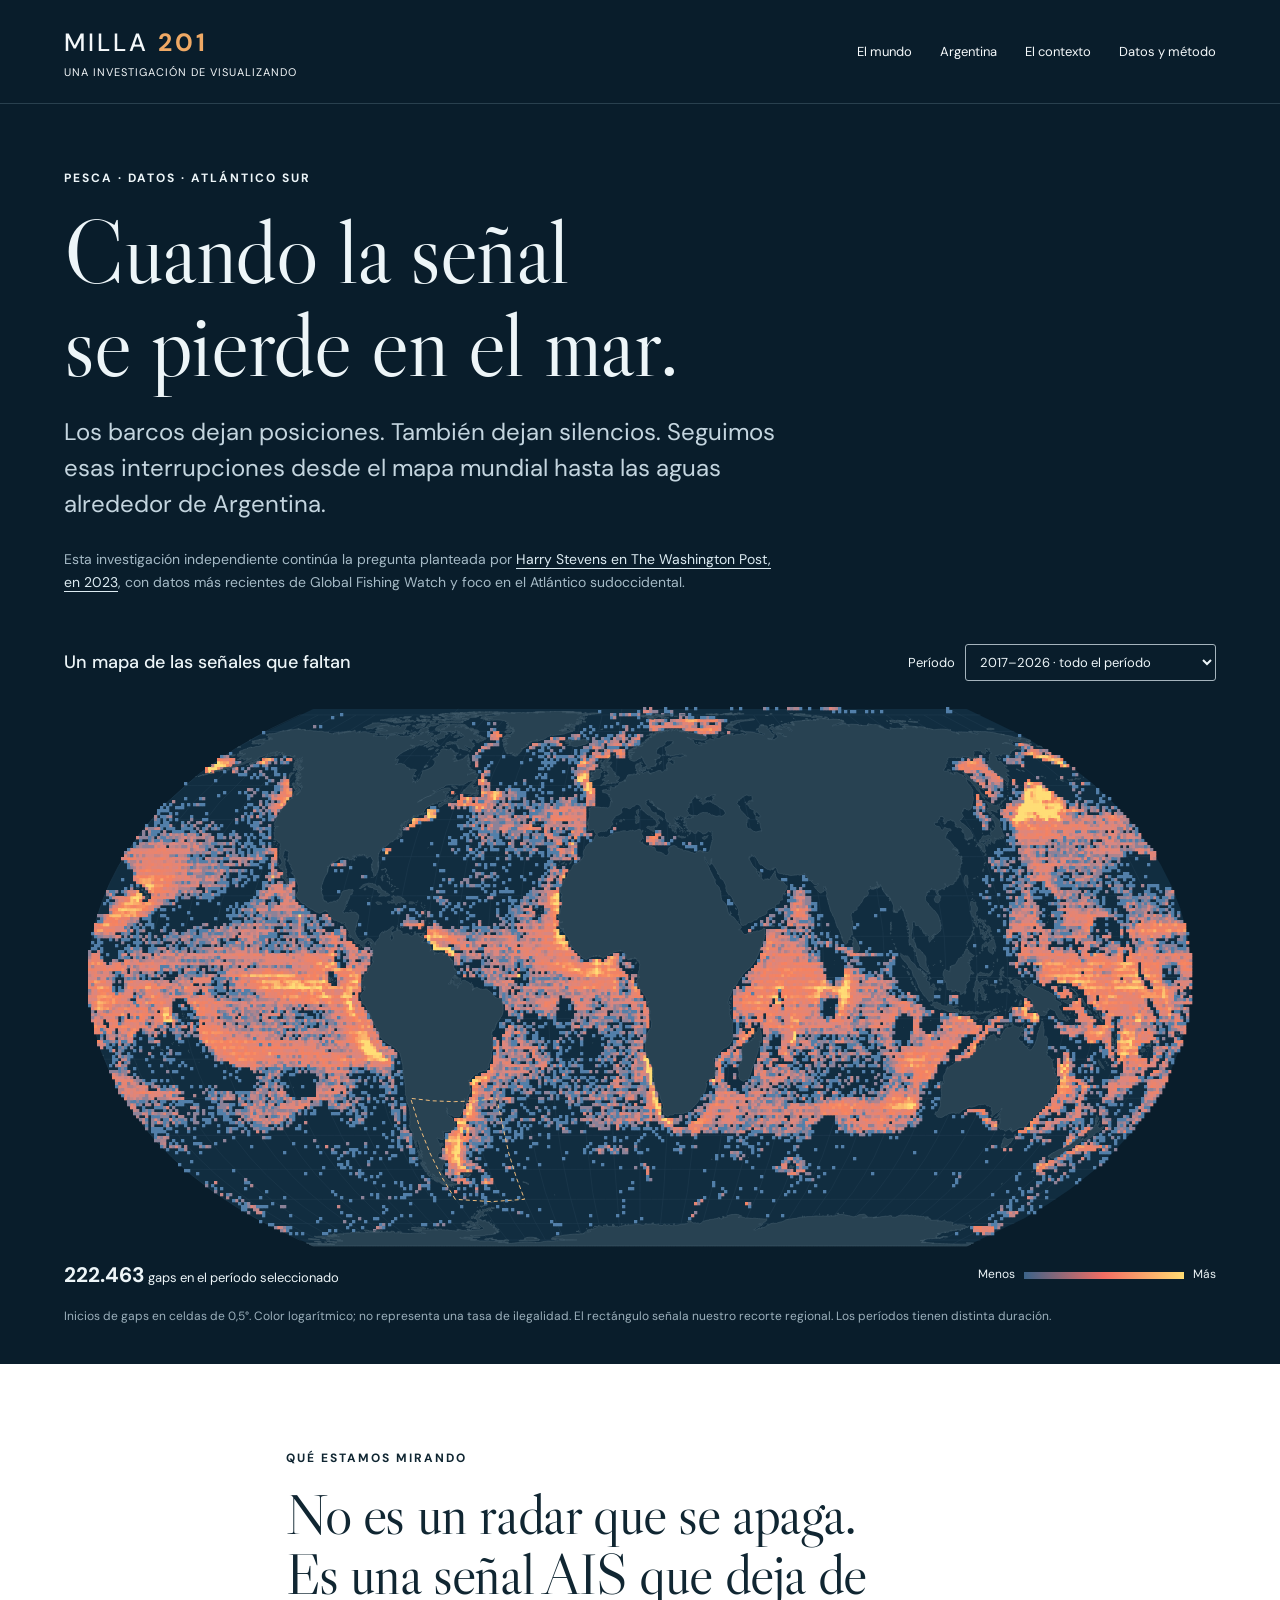
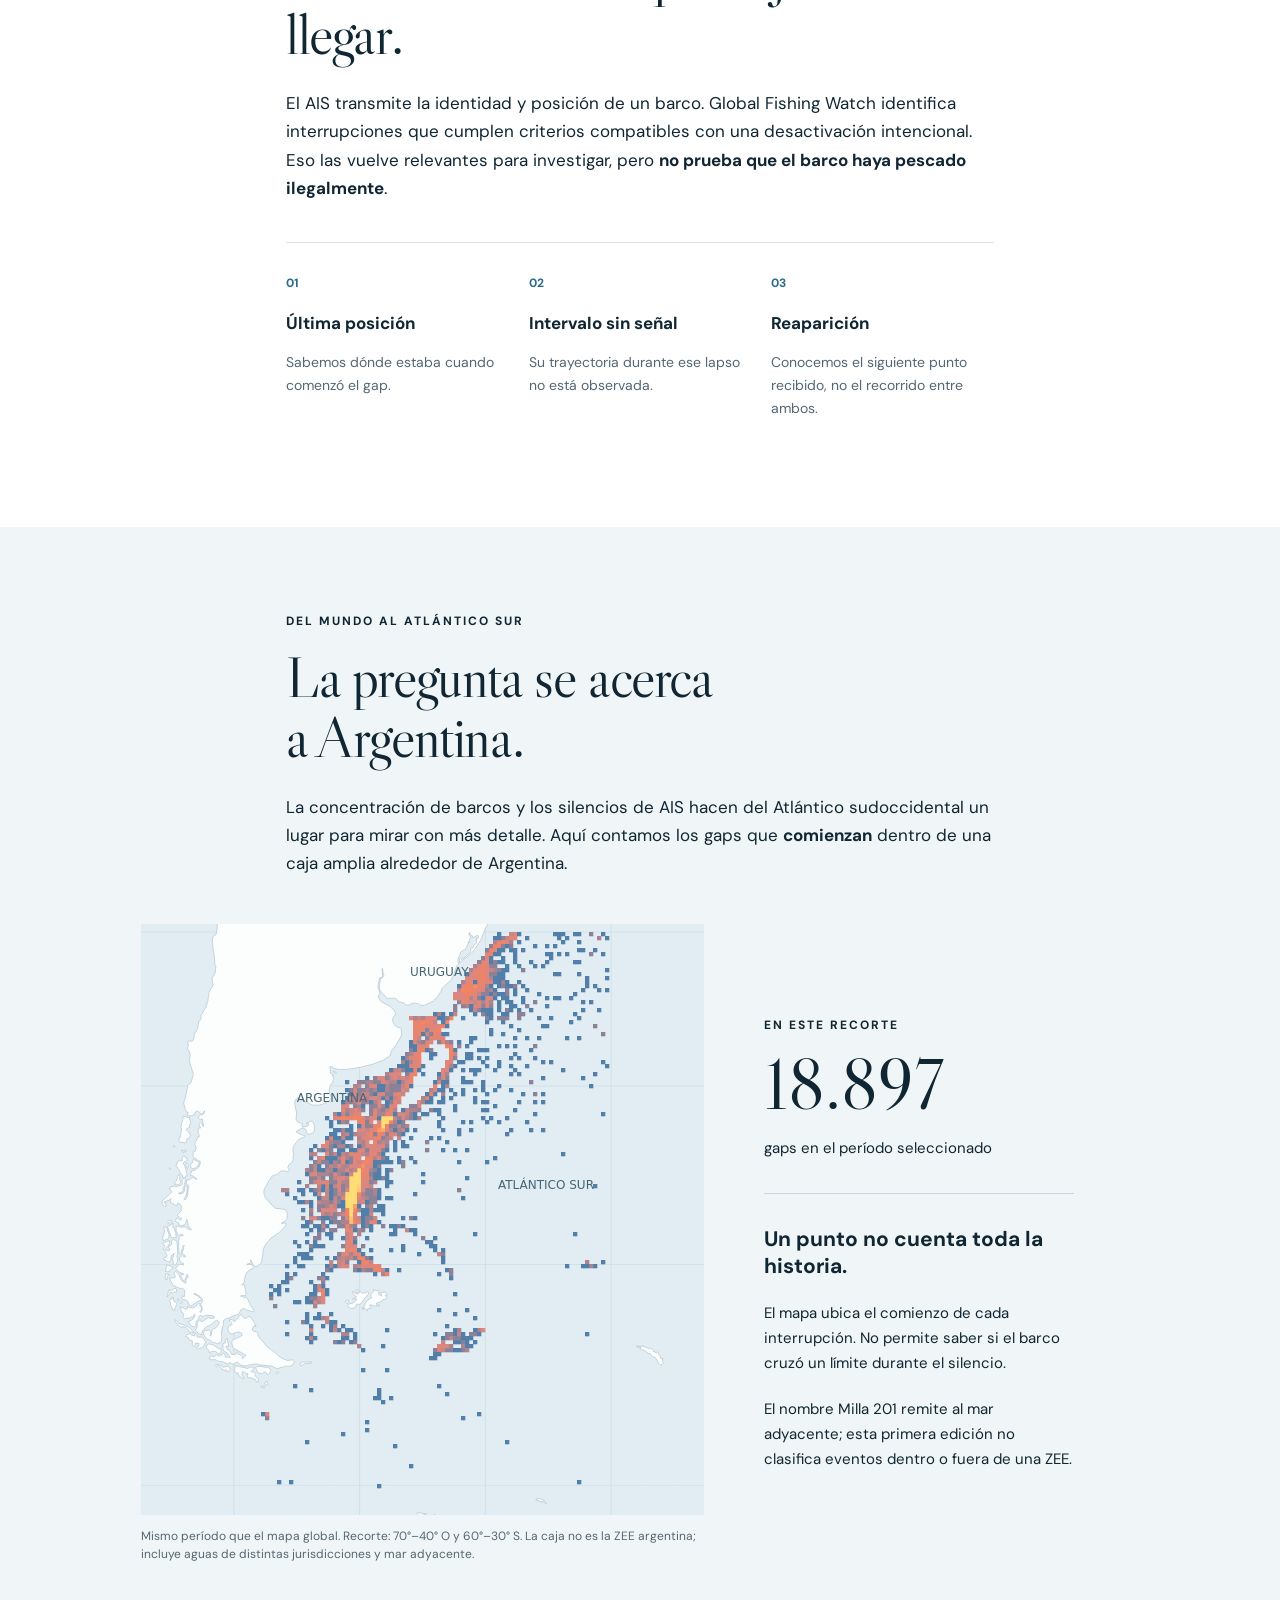
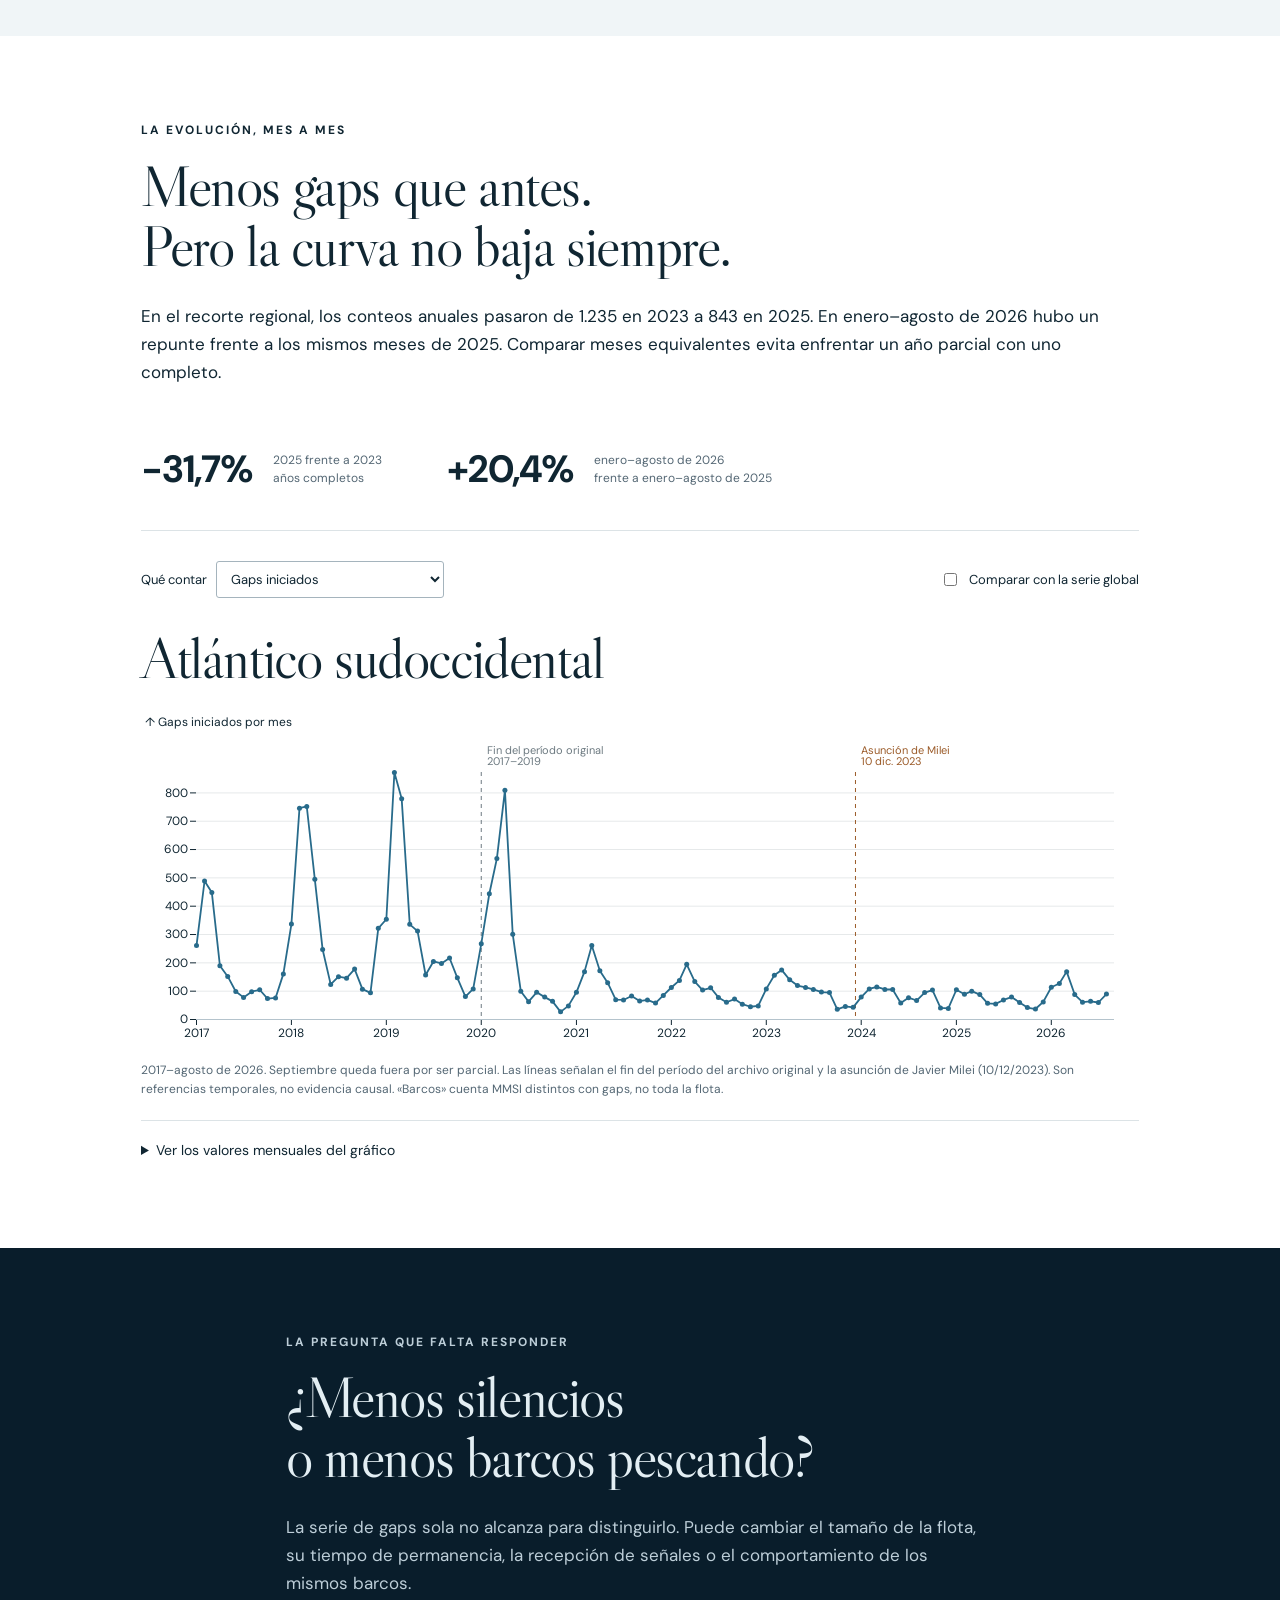
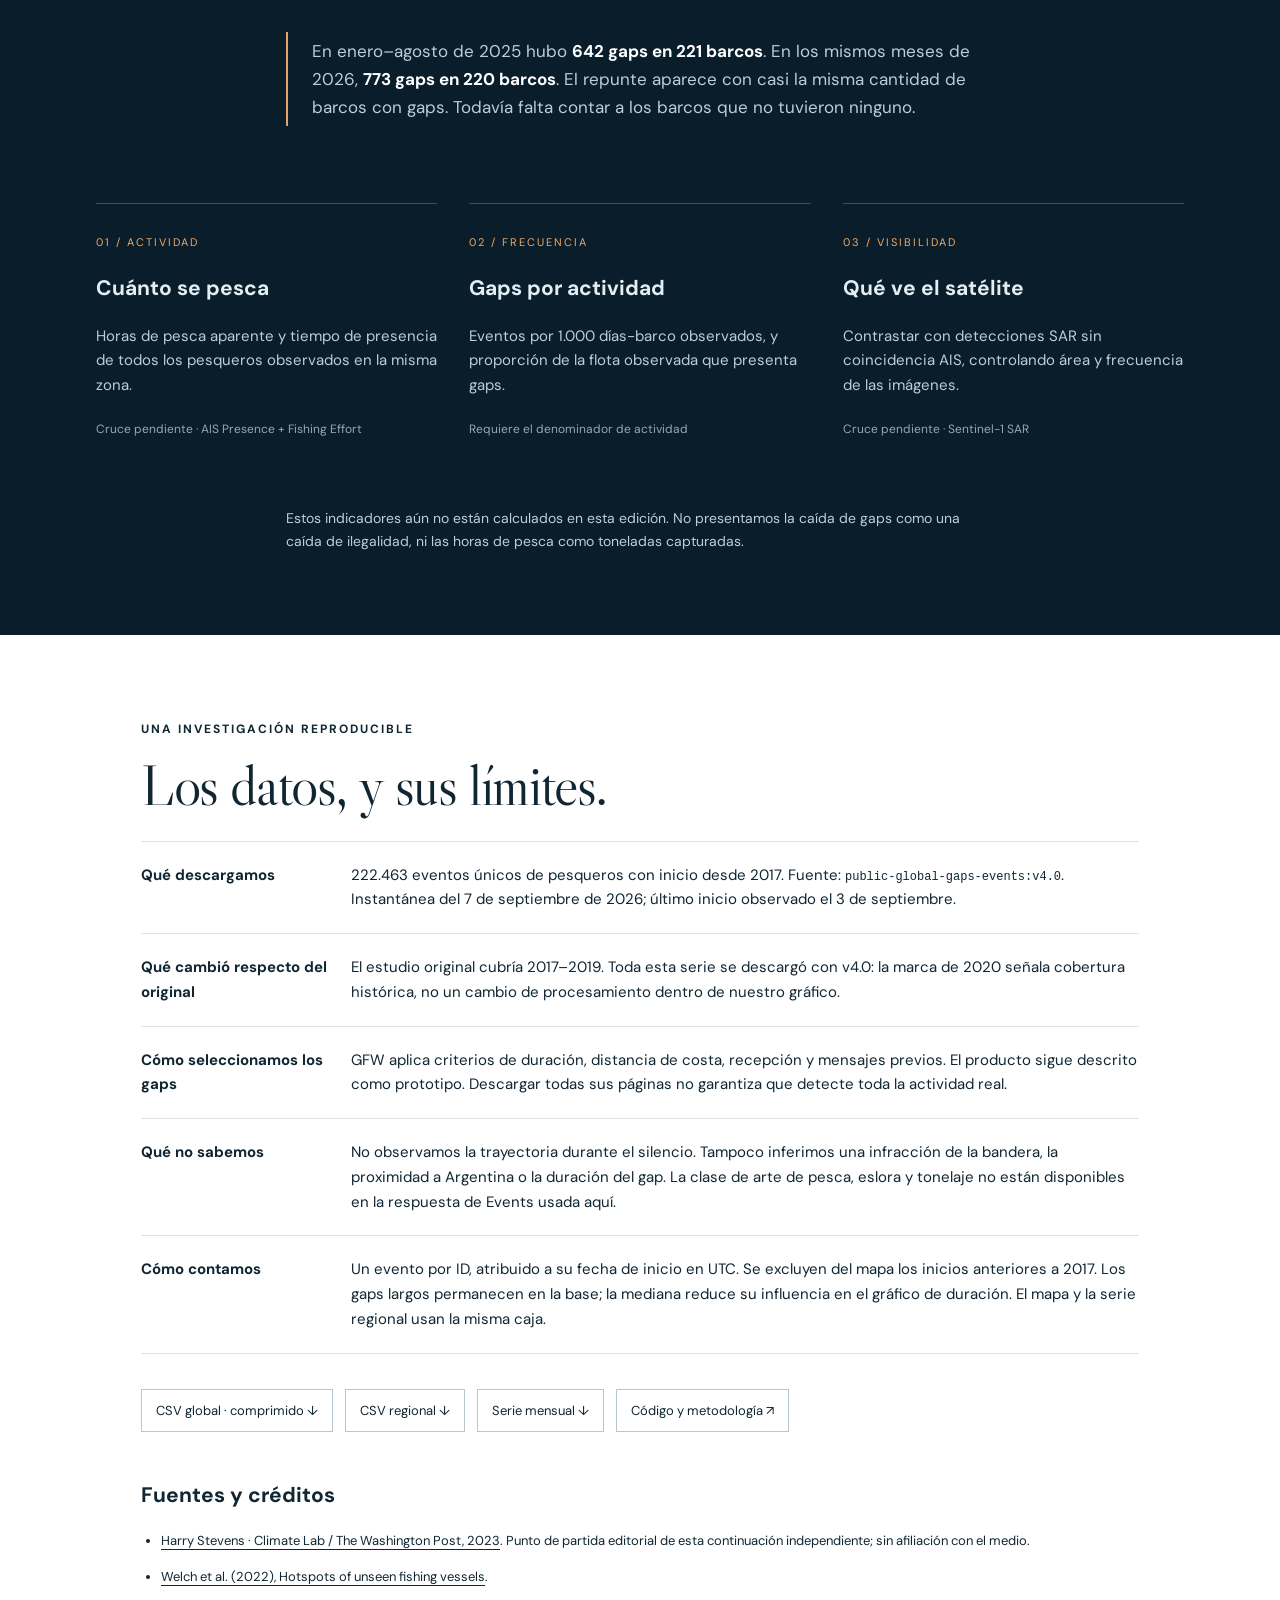
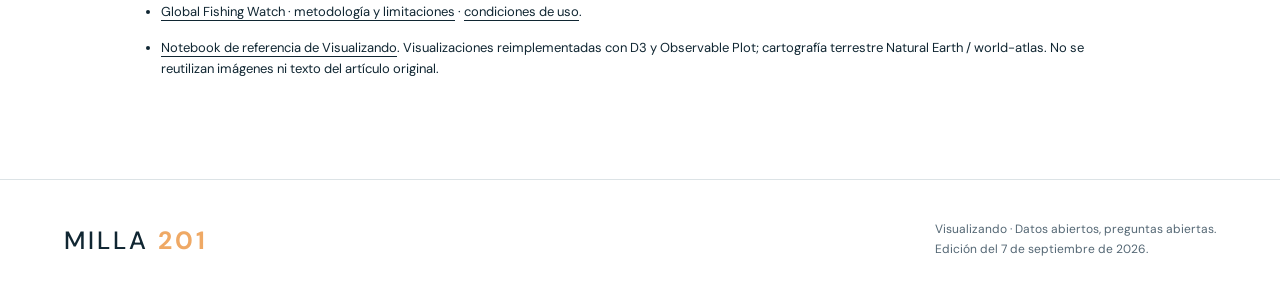
==== docs/index.html @ 171c36e3 "Build Milla 201 research site and reproducible GFW data pipeline" ====
<!doctype html>
<html lang="es"><head><meta charset="utf-8"><meta name="viewport" content="width=device-width,initial-scale=1"><meta name="description" content="Una investigación visual sobre los silencios del AIS y la pesca en el Atlántico sudoccidental. Datos de Global Fishing Watch, 2017–2026."><meta name="theme-color" content="#091d2b"><title>Milla 201 — La pesca cuando la señal se pierde</title><link rel="stylesheet" href="css/style.css"><script defer src="vendor/d3.min.js"></script><script defer src="vendor/topojson-client.min.js"></script><script defer src="vendor/plot.umd.min.js"></script><script defer src="js/app.js"></script></head>
<body><a class="skip" href="#argentina">Saltar al análisis de Argentina</a>
<header><a class="brand" href="#">MILLA <b>201</b><span>Una investigación de Visualizando</span></a><nav aria-label="Secciones"><a href="#mundo">El mundo</a><a href="#argentina">Argentina</a><a href="#contexto">El contexto</a><a href="#metodo">Datos y método</a></nav></header>
<main>
<section id="mundo" class="opening"><div class="intro"><p class="eyebrow">PESCA · DATOS · ATLÁNTICO SUR</p><h1>Cuando la señal<br>se pierde en el mar.</h1><p class="deck">Los barcos dejan posiciones. También dejan silencios. Seguimos esas interrupciones desde el mapa mundial hasta las aguas alrededor de Argentina.</p><p class="origin">Esta investigación independiente continúa la pregunta planteada por <a href="https://www.washingtonpost.com/climate-environment/interactive/2023/map-illegal-fishing/">Harry Stevens en The Washington Post, en 2023</a>, con datos más recientes de Global Fishing Watch y foco en el Atlántico sudoccidental.</p></div>
<div class="map-top"><h2>Un mapa de las señales que faltan</h2><label>Período <select id="period"><option value="all">2017–2026 · todo el período</option><option value="2017-2019">2017–2019 · período original</option><option value="2020-2022">2020–2022</option><option value="2023-2025">2023–2025</option><option value="2026">2026 · hasta el 3 de septiembre</option></select></label></div>
<div id="global-map" class="map global" role="img" aria-label="Mapa mundial de inicios de gaps AIS"><p class="loading">Cargando las posiciones…</p></div><div class="map-bottom"><p><strong id="global-count">—</strong> gaps en el período seleccionado</p><div class="legend"><span>Menos</span><i></i><span>Más</span></div></div><p class="figure-note">Inicios de gaps en celdas de 0,5°. Color logarítmico; no representa una tasa de ilegalidad. El rectángulo señala nuestro recorte regional. Los períodos tienen distinta duración.</p></section>
<section class="reading explainer"><p class="eyebrow">QUÉ ESTAMOS MIRANDO</p><h2>No es un radar que se apaga.<br>Es una señal AIS que deja de llegar.</h2><p>El AIS transmite la identidad y posición de un barco. Global Fishing Watch identifica interrupciones que cumplen criterios compatibles con una desactivación intencional. Eso las vuelve relevantes para investigar, pero <strong>no prueba que el barco haya pescado ilegalmente</strong>.</p><div class="sequence"><div><b>01</b><h3>Última posición</h3><p>Sabemos dónde estaba cuando comenzó el gap.</p></div><div><b>02</b><h3>Intervalo sin señal</h3><p>Su trayectoria durante ese lapso no está observada.</p></div><div><b>03</b><h3>Reaparición</h3><p>Conocemos el siguiente punto recibido, no el recorrido entre ambos.</p></div></div></section>
<section id="argentina" class="regional"><div class="reading"><p class="eyebrow">DEL MUNDO AL ATLÁNTICO SUR</p><h2>La pregunta se acerca<br>a Argentina.</h2><p>La concentración de barcos y los silencios de AIS hacen del Atlántico sudoccidental un lugar para mirar con más detalle. Aquí contamos los gaps que <strong>comienzan</strong> dentro de una caja amplia alrededor de Argentina.</p></div><div class="region-layout"><div><div id="region-map" class="map" role="img" aria-label="Inicios de gaps en el Atlántico sudoccidental"></div><p class="figure-note">Mismo período que el mapa global. Recorte: 70°–40° O y 60°–30° S. La caja no es la ZEE argentina; incluye aguas de distintas jurisdicciones y mar adyacente.</p></div><aside><p class="eyebrow">EN ESTE RECORTE</p><p class="big" id="region-count">—</p><p>gaps en el período seleccionado</p><hr><h3>Un punto no cuenta toda la historia.</h3><p>El mapa ubica el comienzo de cada interrupción. No permite saber si el barco cruzó un límite durante el silencio.</p><p>El nombre Milla 201 remite al mar adyacente; esta primera edición no clasifica eventos dentro o fuera de una ZEE.</p></aside></div></section>
<section class="reading wide"><p class="eyebrow">LA EVOLUCIÓN, MES A MES</p><h2>Menos gaps que antes.<br>Pero la curva no baja siempre.</h2><p>En el recorte regional, los conteos anuales pasaron de 1.235 en 2023 a 843 en 2025. En enero–agosto de 2026 hubo un repunte frente a los mismos meses de 2025. Comparar meses equivalentes evita enfrentar un año parcial con uno completo.</p><div class="stat-row"><div><strong>−31,7%</strong><span>2025 frente a 2023<br>años completos</span></div><div><strong>+20,4%</strong><span>enero–agosto de 2026<br>frente a enero–agosto de 2025</span></div></div>
<div class="chart-toolbar"><label>Qué contar <select id="metric"><option value="events">Gaps iniciados</option><option value="vessels">Barcos con al menos un gap</option><option value="medianHours">Duración mediana del gap</option></select></label><label><input type="checkbox" id="show-global"> Comparar con la serie global</label></div><div id="timeline" class="chart" aria-live="polite"></div><div id="global-timeline" class="chart" hidden></div><p class="figure-note">2017–agosto de 2026. Septiembre queda fuera por ser parcial. Las líneas señalan el fin del período del archivo original y la asunción de Javier Milei (10/12/2023). Son referencias temporales, no evidencia causal. «Barcos» cuenta MMSI distintos con gaps, no toda la flota.</p><details><summary>Ver los valores mensuales del gráfico</summary><div class="table-wrap"><table id="monthly-table"><caption>Atlántico sudoccidental · datos mensuales</caption><thead><tr><th>Mes</th><th>Gaps</th><th>Barcos con gaps</th><th>Mediana (horas)</th></tr></thead><tbody></tbody></table></div></details></section>
<section id="contexto" class="context"><div class="reading"><p class="eyebrow">LA PREGUNTA QUE FALTA RESPONDER</p><h2>¿Menos silencios<br>o menos barcos pescando?</h2><p>La serie de gaps sola no alcanza para distinguirlo. Puede cambiar el tamaño de la flota, su tiempo de permanencia, la recepción de señales o el comportamiento de los mismos barcos.</p><p class="callout">En enero–agosto de 2025 hubo <strong>642 gaps en 221 barcos</strong>. En los mismos meses de 2026, <strong>773 gaps en 220 barcos</strong>. El repunte aparece con casi la misma cantidad de barcos con gaps. Todavía falta contar a los barcos que no tuvieron ninguno.</p></div><div class="question-grid"><article><span>01 / ACTIVIDAD</span><h3>Cuánto se pesca</h3><p>Horas de pesca aparente y tiempo de presencia de todos los pesqueros observados en la misma zona.</p><p class="status">Cruce pendiente · AIS Presence + Fishing Effort</p></article><article><span>02 / FRECUENCIA</span><h3>Gaps por actividad</h3><p>Eventos por 1.000 días-barco observados, y proporción de la flota observada que presenta gaps.</p><p class="status">Requiere el denominador de actividad</p></article><article><span>03 / VISIBILIDAD</span><h3>Qué ve el satélite</h3><p>Contrastar con detecciones SAR sin coincidencia AIS, controlando área y frecuencia de las imágenes.</p><p class="status">Cruce pendiente · Sentinel-1 SAR</p></article></div><div class="reading"><p>Estos indicadores aún no están calculados en esta edición. No presentamos la caída de gaps como una caída de ilegalidad, ni las horas de pesca como toneladas capturadas.</p></div></section>
<section id="metodo" class="reading wide methodology"><p class="eyebrow">UNA INVESTIGACIÓN REPRODUCIBLE</p><h2>Los datos, y sus límites.</h2><dl><dt>Qué descargamos</dt><dd>222.463 eventos únicos de pesqueros con inicio desde 2017. Fuente: <code>public-global-gaps-events:v4.0</code>. Instantánea del 7 de septiembre de 2026; último inicio observado el 3 de septiembre.</dd><dt>Qué cambió respecto del original</dt><dd>El estudio original cubría 2017–2019. Toda esta serie se descargó con v4.0: la marca de 2020 señala cobertura histórica, no un cambio de procesamiento dentro de nuestro gráfico.</dd><dt>Cómo seleccionamos los gaps</dt><dd>GFW aplica criterios de duración, distancia de costa, recepción y mensajes previos. El producto sigue descrito como prototipo. Descargar todas sus páginas no garantiza que detecte toda la actividad real.</dd><dt>Qué no sabemos</dt><dd>No observamos la trayectoria durante el silencio. Tampoco inferimos una infracción de la bandera, la proximidad a Argentina o la duración del gap. La clase de arte de pesca, eslora y tonelaje no están disponibles en la respuesta de Events usada aquí.</dd><dt>Cómo contamos</dt><dd>Un evento por ID, atribuido a su fecha de inicio en UTC. Se excluyen del mapa los inicios anteriores a 2017. Los gaps largos permanecen en la base; la mediana reduce su influencia en el gráfico de duración. El mapa y la serie regional usan la misma caja.</dd></dl>
<div class="downloads"><a href="data/ais_disabling_events_2017_2026.csv.gz" download>CSV global · comprimido ↓</a><a href="data/ais_disabling_events_atlantico.csv" download>CSV regional ↓</a><a href="data/monthly.csv" download>Serie mensual ↓</a><a href="https://github.com/visualizando/milla201">Código y metodología ↗</a></div>
<h3>Fuentes y créditos</h3><ul class="sources"><li><a href="https://www.washingtonpost.com/climate-environment/interactive/2023/map-illegal-fishing/">Harry Stevens · Climate Lab / The Washington Post, 2023</a>. Punto de partida editorial de esta continuación independiente; sin afiliación con el medio.</li><li><a href="https://github.com/GlobalFishingWatch/AIS-disabling-high-seas">Welch et al. (2022), Hotspots of unseen fishing vessels</a>.</li><li><a href="https://globalfishingwatch.org/our-apis/documentation/docs/v3/general-api-doc/data-caveats">Global Fishing Watch · metodología y limitaciones</a> · <a href="https://globalfishingwatch.org/our-apis/documentation/docs/license-rate-limits">condiciones de uso</a>.</li><li><a href="https://old.observablehq.com/@rusosnith/pesca-ilegal">Notebook de referencia de Visualizando</a>. Visualizaciones reimplementadas con D3 y Observable Plot; cartografía terrestre Natural Earth / world-atlas. No se reutilizan imágenes ni texto del artículo original.</li></ul></section>
</main><footer><a class="brand" href="#">MILLA <b>201</b></a><p>Visualizando · Datos abiertos, preguntas abiertas.<br>Edición del 7 de septiembre de 2026.</p></footer><div id="error" hidden role="alert"></div>
</body></html>
---- docs/css/style.css ----
@import url('https://fonts.googleapis.com/css2?family=DM+Sans:wght@400;500;600;700&family=Libre+Caslon+Display&display=swap');
:root{--ink:#102632;--navy:#091d2b;--blue:#286b8b;--paper:#fff;--muted:#546774;--line:#dce3e6;--orange:#ba733d}*{box-sizing:border-box}html{scroll-behavior:smooth;scroll-padding-top:80px}body{margin:0;background:var(--paper);color:var(--ink);font:17px/1.65 'DM Sans',system-ui,sans-serif}a{color:inherit;text-underline-offset:4px}a:hover{color:#267798}button,select,input{font:inherit}select{padding:8px 30px 8px 10px;border:1px solid #a5b4bd;border-radius:3px;background:transparent;color:inherit;max-width:100%}select option{color:#102632;background:white}:focus-visible{outline:3px solid #dc934c;outline-offset:4px}.skip{position:absolute;top:-100px;left:12px;z-index:10;background:white;padding:12px}.skip:focus{top:10px}header{padding:22px 5vw;display:flex;justify-content:space-between;align-items:center;background:var(--navy);color:#f4f8fa;border-bottom:1px solid #29404e}.brand{text-decoration:none;font-size:25px;letter-spacing:3px;font-weight:500}.brand b{color:#efa965}.brand span{display:block;font-size:11px;font-weight:400;letter-spacing:1px;text-transform:uppercase}nav{display:flex;gap:28px;font-size:13px}nav a{text-decoration:none}h1,h2{font-family:'Libre Caslon Display',Georgia,serif;font-weight:400;line-height:1.04;letter-spacing:-1.4px}h1{font-size:clamp(54px,7vw,104px);margin:16px 0 22px}h2{font-size:clamp(36px,4.5vw,58px);margin:15px 0 26px}h3{font-size:21px;line-height:1.3}p{margin:0 0 22px}.eyebrow{font-size:12px;letter-spacing:2px;font-weight:700;margin-bottom:14px}.opening{padding:65px 5vw 38px;background:var(--navy);color:#edf5f8}.intro{max-width:1000px}.deck{font-size:clamp(19px,2vw,24px);max-width:750px;color:#c4d5df;line-height:1.5}.origin{font-size:14px;max-width:720px;color:#a5bac6;margin:26px 0 50px}.origin a{color:#dcebf2}.map-top{display:flex;align-items:center;justify-content:space-between;gap:24px;max-width:1250px;margin:auto}.map-top h2{font:500 18px 'DM Sans',sans-serif;letter-spacing:0;margin:0}.map-top label{font-size:13px;display:flex;gap:10px;align-items:center}.map{position:relative;width:100%;overflow:hidden}.map canvas{width:100%;display:block}.global{max-width:1400px;margin:20px auto 0}.map-bottom{display:flex;justify-content:space-between;align-items:center;max-width:1250px;margin:4px auto 0;font-size:13px}.map-bottom p{margin:0}.map-bottom strong{font-size:21px;font-variant-numeric:tabular-nums}.legend{display:flex;align-items:center;gap:9px;font-size:12px}.legend i{width:160px;height:7px;background:linear-gradient(90deg,#3b6389,#f36d63,#ffdb72)}.figure-note{font-size:12px;line-height:1.55;color:var(--muted);margin-top:12px}.opening .figure-note{color:#9cb0bc;max-width:1250px;margin:15px auto 0}.reading{max-width:760px;margin:auto;padding:85px 26px}.reading.wide{max-width:1050px}.sequence{display:grid;grid-template-columns:repeat(3,1fr);gap:20px;margin-top:40px;border-top:1px solid var(--line);padding-top:24px}.sequence b{color:var(--blue);font-size:12px}.sequence h3{font-size:17px}.sequence p{font-size:14px;color:var(--muted)}.regional{background:#f0f5f7;padding-bottom:50px}.regional .reading{padding-bottom:25px}.region-layout{display:grid;grid-template-columns:1.5fr 1fr;gap:60px;max-width:1050px;margin:auto;padding:0 26px;align-items:center}.region-layout aside{max-width:310px;font-size:15px}.region-layout .big{font-size:70px;line-height:1;margin:0 0 16px;font-family:'Libre Caslon Display',Georgia,serif}.region-layout hr{border:0;border-top:1px solid #c8d7de;margin:32px 0}.stat-row{display:flex;gap:65px;padding:22px 0 30px;border-bottom:1px solid var(--line);margin:30px 0}.stat-row>div{display:flex;align-items:center;gap:20px}.stat-row strong{font-size:38px;letter-spacing:-1px}.stat-row span{font-size:12px;color:var(--muted);line-height:1.5}.chart-toolbar{display:flex;justify-content:space-between;gap:20px;align-items:center;font-size:13px;flex-wrap:wrap;margin:30px 0}.chart-toolbar label{display:flex;align-items:center;gap:9px}.chart{width:100%;min-height:300px}.chart svg{max-width:100%;height:auto;overflow:visible}.chart figure{margin:0}.table-wrap{max-height:320px;overflow:auto}table{border-collapse:collapse;font-size:13px;width:100%;font-variant-numeric:tabular-nums}th,td{padding:9px;border-bottom:1px solid var(--line);text-align:right}th:first-child,td:first-child{text-align:left}caption{text-align:left;margin:15px 0}details{border-top:1px solid var(--line);padding-top:18px;font-size:14px}summary{cursor:pointer}.context{background:var(--navy);color:#e3eef3;padding-bottom:30px}.context .reading{padding-bottom:30px}.context p{color:#bdced8}.context strong{color:white}.callout{border-left:2px solid #e5a469;padding:5px 0 5px 24px;margin-top:35px}.question-grid{max-width:1140px;margin:auto;display:grid;grid-template-columns:repeat(3,1fr);gap:32px;padding:25px 26px}.question-grid article{border-top:1px solid #3b505e;padding-top:22px}.question-grid span{font-size:11px;letter-spacing:2px;color:#efa965}.question-grid p{font-size:15px}.question-grid .status{font-size:12px;color:#91aab9}.context>.reading:last-child{padding-top:20px;font-size:14px}.methodology dl{display:grid;grid-template-columns:210px 1fr;border-top:1px solid var(--line)}dt,dd{margin:0;padding:21px 0;border-bottom:1px solid var(--line);font-size:15px}dt{font-weight:700;padding-right:20px}code{font-size:12px;overflow-wrap:anywhere}.downloads{display:flex;flex-wrap:wrap;gap:12px;margin:35px 0 50px}.downloads a{border:1px solid #b6c7d0;padding:10px 14px;font-size:13px;text-decoration:none}.sources{font-size:13px;padding-left:20px}.sources li{margin-bottom:14px}footer{padding:40px 5vw;border-top:1px solid var(--line);display:flex;justify-content:space-between;align-items:center}footer p{font-size:12px;color:var(--muted);margin:0}#error{position:fixed;bottom:0;left:0;right:0;background:#fff2d9;color:#502900;padding:20px;z-index:20}.loading{padding:70px 0;text-align:center;font-size:14px;color:#a5bac6}input{accent-color:var(--blue)}
@media(max-width:700px){header{padding:18px 22px}.brand{font-size:21px}.brand span{font-size:9px}nav{gap:13px;font-size:11px}nav a:first-child,nav a:last-child{display:none}.opening{padding:42px 22px 28px}.origin{margin-bottom:30px}.map-top{display:block}.map-top h2{margin-bottom:15px}.map-top label{display:block}.map-top select{display:block;margin-top:6px;width:100%;font-size:12px}.map-bottom{align-items:flex-start;gap:15px}.legend i{width:65px}.map-bottom strong{font-size:17px}.reading{padding:55px 22px}.sequence{gap:12px}.sequence p{font-size:12px}.sequence h3{font-size:14px}.region-layout{grid-template-columns:1fr;gap:20px;padding:0 22px}.region-layout aside{max-width:none}.region-layout .big{font-size:50px}.region-layout aside hr{margin:20px 0}.stat-row{gap:25px;justify-content:space-between}.stat-row>div{display:block}.stat-row strong{font-size:30px}.stat-row span{display:block}.question-grid{grid-template-columns:1fr;gap:15px;padding:15px 22px}.methodology dl{display:block}dt{border:0;padding-bottom:0}dd{padding-top:7px}.chart-toolbar{display:block}.chart-toolbar label{margin:12px 0}footer{gap:20px}.figure-note{font-size:12px}}
@media(prefers-reduced-motion:reduce){html{scroll-behavior:auto}}
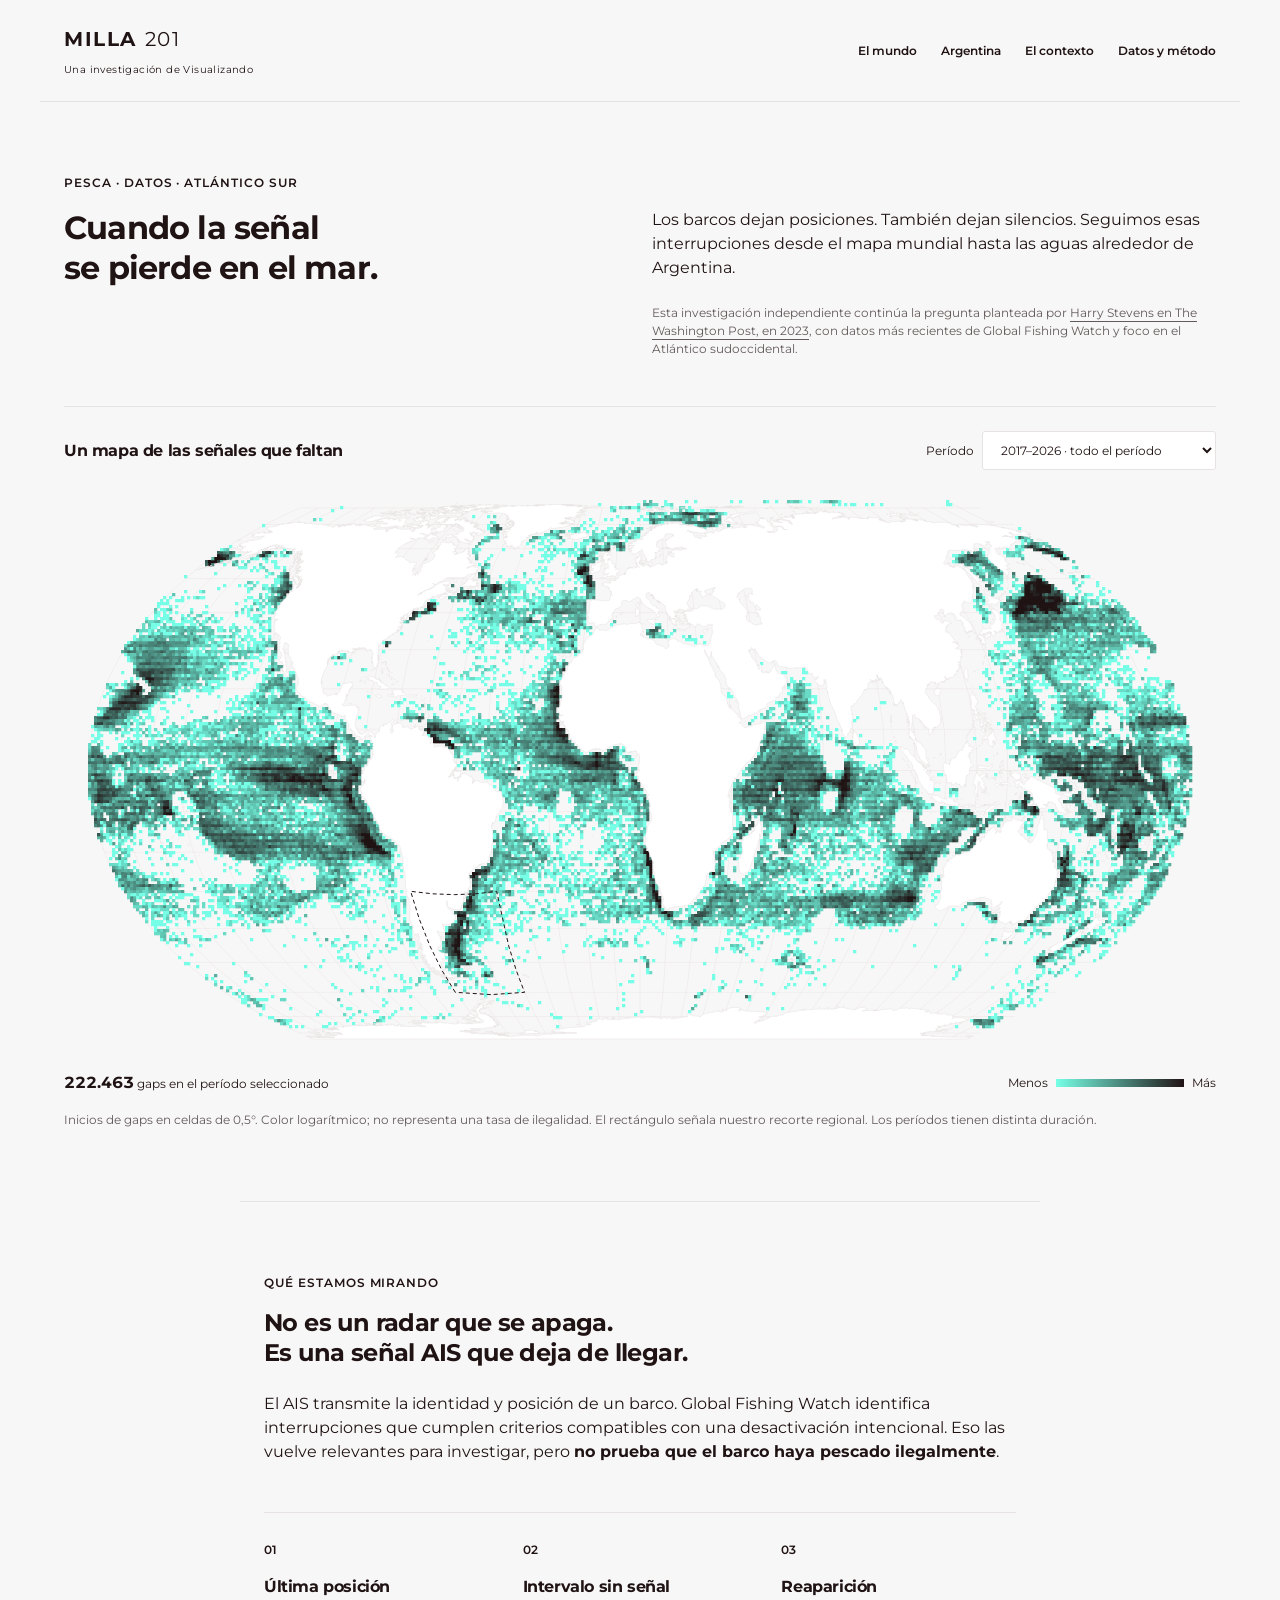
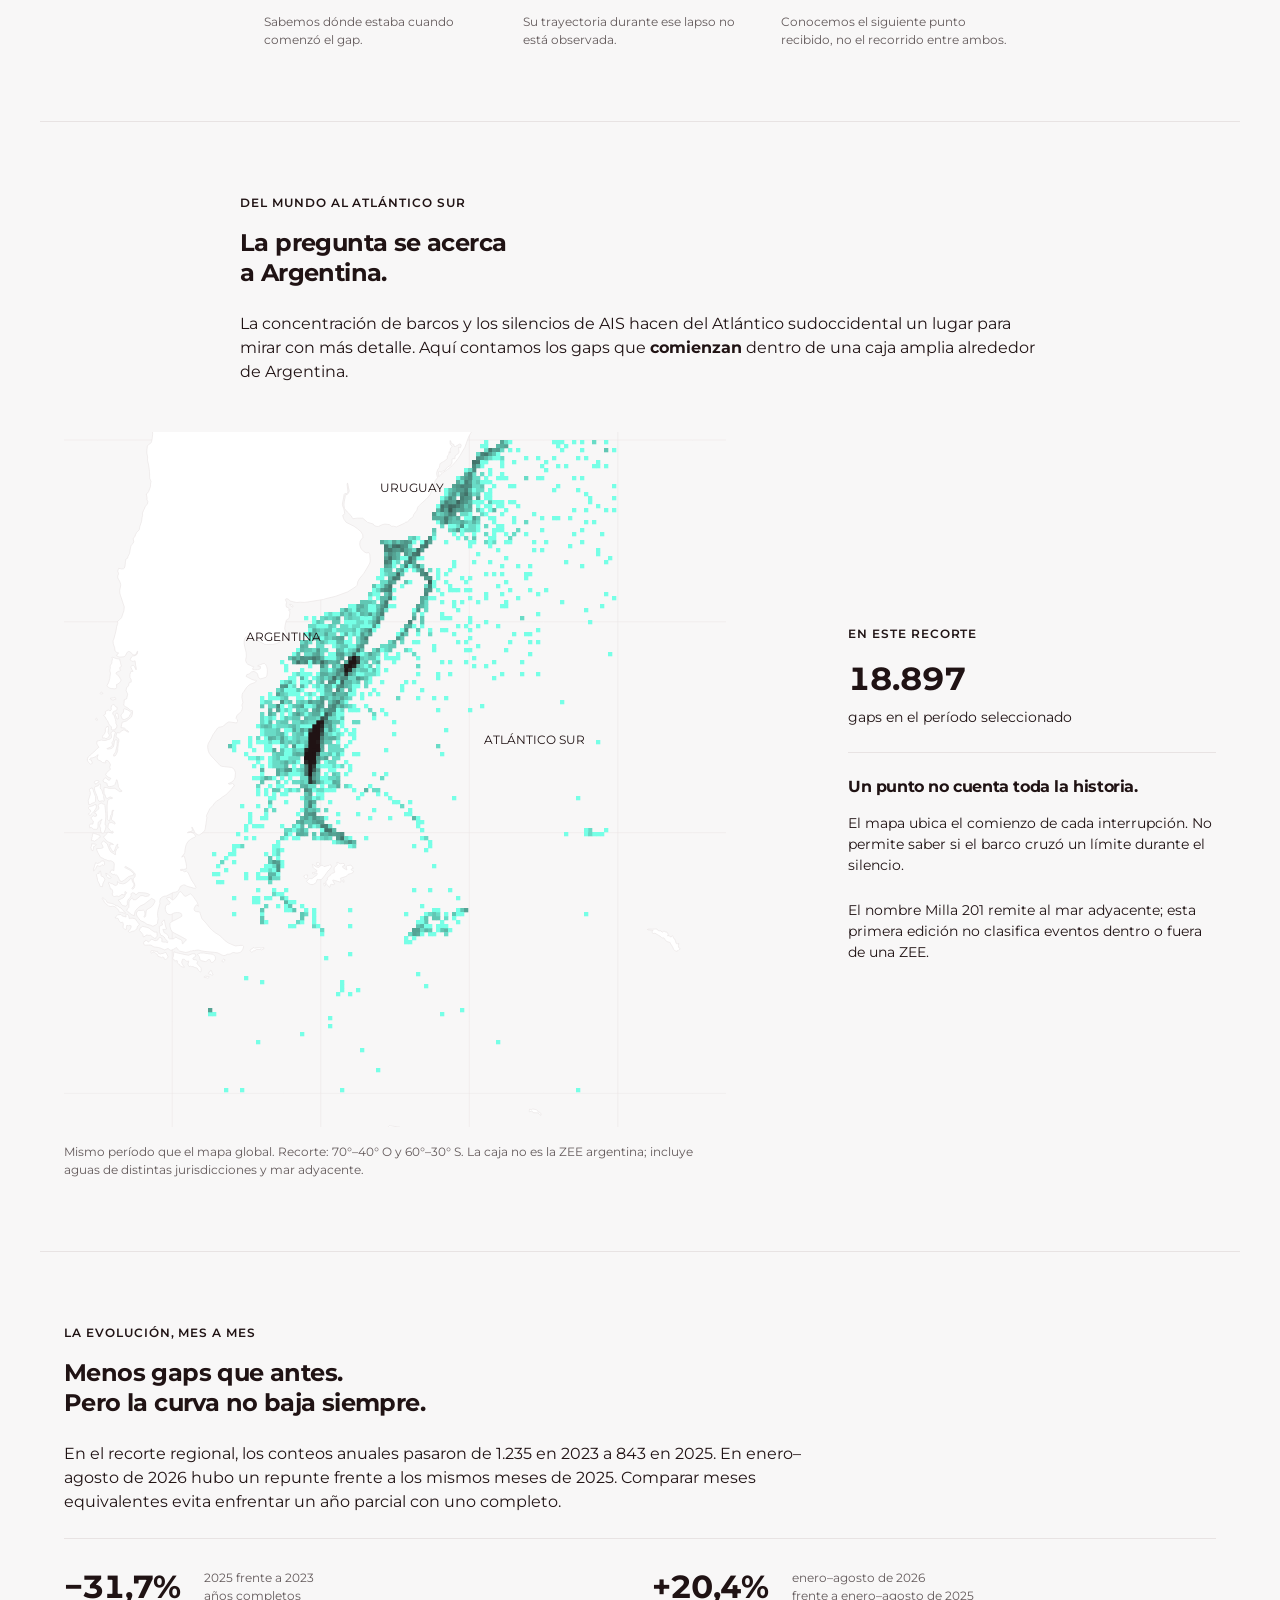
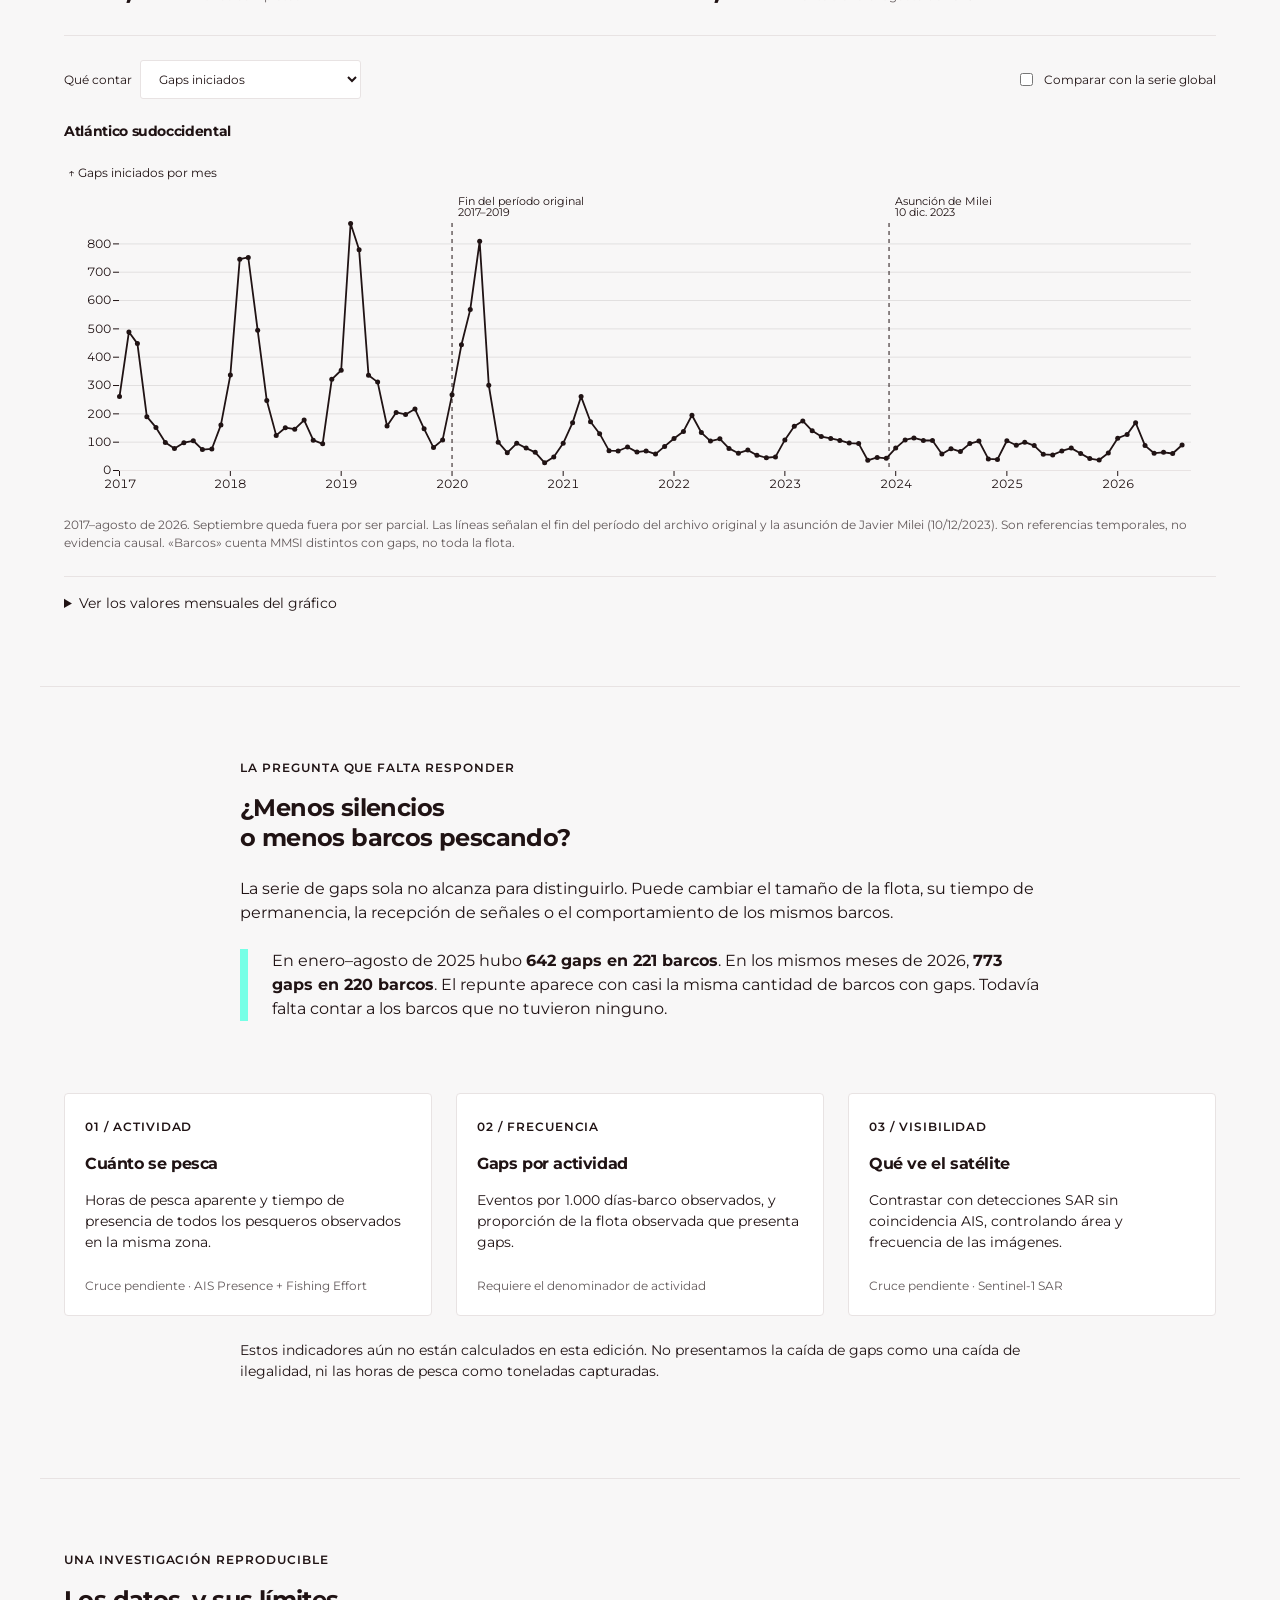
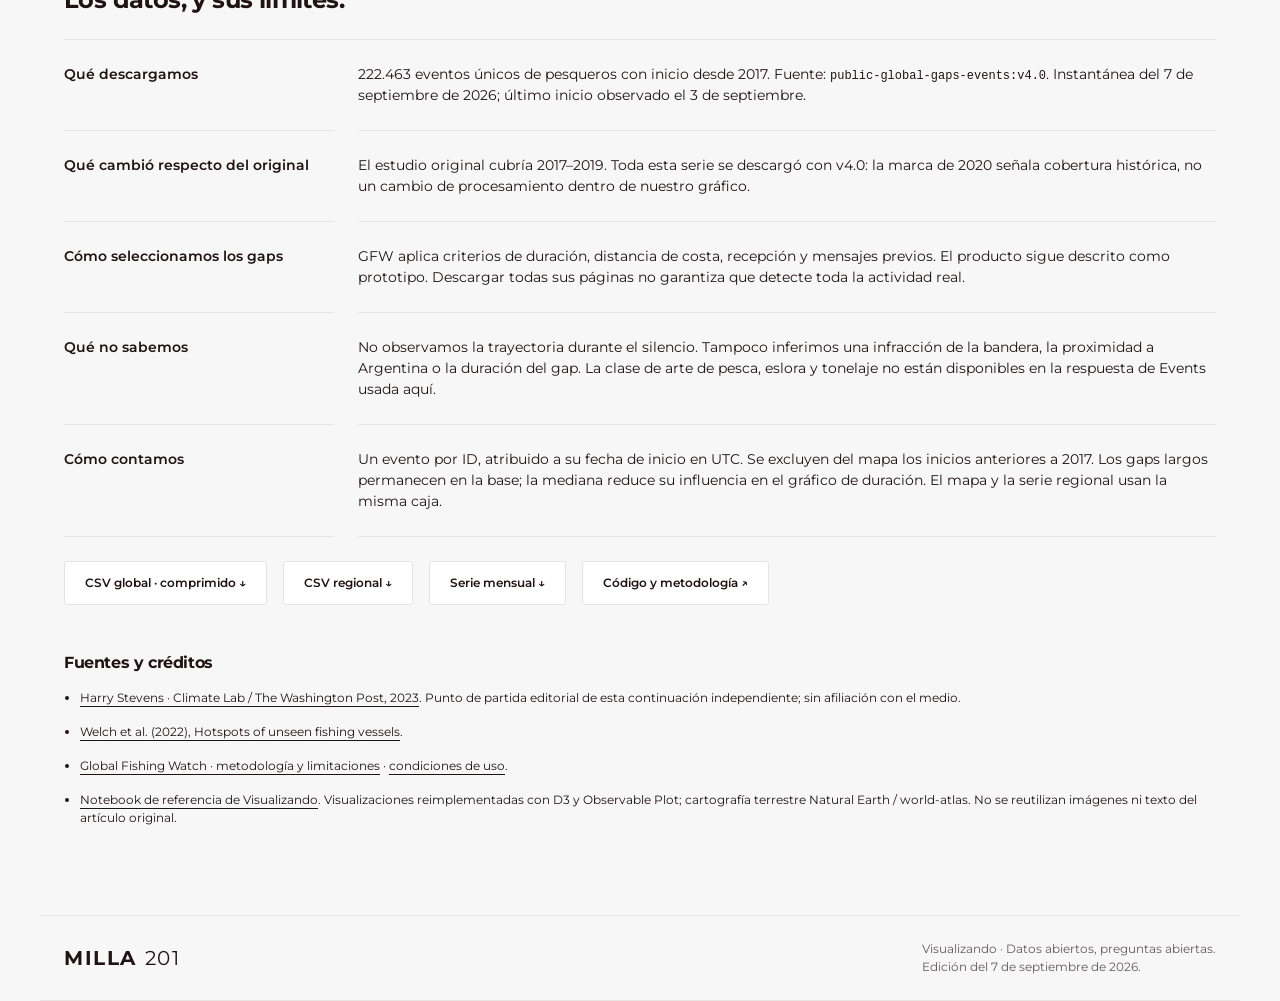
==== commit e142c331: "Apply Heritage light editorial design to maps and narrative" ====
--- a/docs/index.html
+++ b/docs/index.html
@@ -1,5 +1,5 @@
 <!doctype html>
-<html lang="es"><head><meta charset="utf-8"><meta name="viewport" content="width=device-width,initial-scale=1"><meta name="description" content="Una investigación visual sobre los silencios del AIS y la pesca en el Atlántico sudoccidental. Datos de Global Fishing Watch, 2017–2026."><meta name="theme-color" content="#091d2b"><title>Milla 201 — La pesca cuando la señal se pierde</title><link rel="stylesheet" href="css/style.css"><script defer src="vendor/d3.min.js"></script><script defer src="vendor/topojson-client.min.js"></script><script defer src="vendor/plot.umd.min.js"></script><script defer src="js/app.js"></script></head>
+<html lang="es"><head><meta charset="utf-8"><meta name="viewport" content="width=device-width,initial-scale=1"><meta name="description" content="Una investigación visual sobre los silencios del AIS y la pesca en el Atlántico sudoccidental. Datos de Global Fishing Watch, 2017–2026."><meta name="theme-color" content="#F8F7F7"><title>Milla 201 — La pesca cuando la señal se pierde</title><link rel="stylesheet" href="css/style.css"><script defer src="vendor/d3.min.js"></script><script defer src="vendor/topojson-client.min.js"></script><script defer src="vendor/plot.umd.min.js"></script><script defer src="js/app.js"></script></head>
 <body><a class="skip" href="#argentina">Saltar al análisis de Argentina</a>
 <header><a class="brand" href="#">MILLA <b>201</b><span>Una investigación de Visualizando</span></a><nav aria-label="Secciones"><a href="#mundo">El mundo</a><a href="#argentina">Argentina</a><a href="#contexto">El contexto</a><a href="#metodo">Datos y método</a></nav></header>
 <main>
--- a/docs/css/style.css
+++ b/docs/css/style.css
@@ -1,4 +1,12 @@
-@import url('https://fonts.googleapis.com/css2?family=DM+Sans:wght@400;500;600;700&family=Libre+Caslon+Display&display=swap');
-:root{--ink:#102632;--navy:#091d2b;--blue:#286b8b;--paper:#fff;--muted:#546774;--line:#dce3e6;--orange:#ba733d}*{box-sizing:border-box}html{scroll-behavior:smooth;scroll-padding-top:80px}body{margin:0;background:var(--paper);color:var(--ink);font:17px/1.65 'DM Sans',system-ui,sans-serif}a{color:inherit;text-underline-offset:4px}a:hover{color:#267798}button,select,input{font:inherit}select{padding:8px 30px 8px 10px;border:1px solid #a5b4bd;border-radius:3px;background:transparent;color:inherit;max-width:100%}select option{color:#102632;background:white}:focus-visible{outline:3px solid #dc934c;outline-offset:4px}.skip{position:absolute;top:-100px;left:12px;z-index:10;background:white;padding:12px}.skip:focus{top:10px}header{padding:22px 5vw;display:flex;justify-content:space-between;align-items:center;background:var(--navy);color:#f4f8fa;border-bottom:1px solid #29404e}.brand{text-decoration:none;font-size:25px;letter-spacing:3px;font-weight:500}.brand b{color:#efa965}.brand span{display:block;font-size:11px;font-weight:400;letter-spacing:1px;text-transform:uppercase}nav{display:flex;gap:28px;font-size:13px}nav a{text-decoration:none}h1,h2{font-family:'Libre Caslon Display',Georgia,serif;font-weight:400;line-height:1.04;letter-spacing:-1.4px}h1{font-size:clamp(54px,7vw,104px);margin:16px 0 22px}h2{font-size:clamp(36px,4.5vw,58px);margin:15px 0 26px}h3{font-size:21px;line-height:1.3}p{margin:0 0 22px}.eyebrow{font-size:12px;letter-spacing:2px;font-weight:700;margin-bottom:14px}.opening{padding:65px 5vw 38px;background:var(--navy);color:#edf5f8}.intro{max-width:1000px}.deck{font-size:clamp(19px,2vw,24px);max-width:750px;color:#c4d5df;line-height:1.5}.origin{font-size:14px;max-width:720px;color:#a5bac6;margin:26px 0 50px}.origin a{color:#dcebf2}.map-top{display:flex;align-items:center;justify-content:space-between;gap:24px;max-width:1250px;margin:auto}.map-top h2{font:500 18px 'DM Sans',sans-serif;letter-spacing:0;margin:0}.map-top label{font-size:13px;display:flex;gap:10px;align-items:center}.map{position:relative;width:100%;overflow:hidden}.map canvas{width:100%;display:block}.global{max-width:1400px;margin:20px auto 0}.map-bottom{display:flex;justify-content:space-between;align-items:center;max-width:1250px;margin:4px auto 0;font-size:13px}.map-bottom p{margin:0}.map-bottom strong{font-size:21px;font-variant-numeric:tabular-nums}.legend{display:flex;align-items:center;gap:9px;font-size:12px}.legend i{width:160px;height:7px;background:linear-gradient(90deg,#3b6389,#f36d63,#ffdb72)}.figure-note{font-size:12px;line-height:1.55;color:var(--muted);margin-top:12px}.opening .figure-note{color:#9cb0bc;max-width:1250px;margin:15px auto 0}.reading{max-width:760px;margin:auto;padding:85px 26px}.reading.wide{max-width:1050px}.sequence{display:grid;grid-template-columns:repeat(3,1fr);gap:20px;margin-top:40px;border-top:1px solid var(--line);padding-top:24px}.sequence b{color:var(--blue);font-size:12px}.sequence h3{font-size:17px}.sequence p{font-size:14px;color:var(--muted)}.regional{background:#f0f5f7;padding-bottom:50px}.regional .reading{padding-bottom:25px}.region-layout{display:grid;grid-template-columns:1.5fr 1fr;gap:60px;max-width:1050px;margin:auto;padding:0 26px;align-items:center}.region-layout aside{max-width:310px;font-size:15px}.region-layout .big{font-size:70px;line-height:1;margin:0 0 16px;font-family:'Libre Caslon Display',Georgia,serif}.region-layout hr{border:0;border-top:1px solid #c8d7de;margin:32px 0}.stat-row{display:flex;gap:65px;padding:22px 0 30px;border-bottom:1px solid var(--line);margin:30px 0}.stat-row>div{display:flex;align-items:center;gap:20px}.stat-row strong{font-size:38px;letter-spacing:-1px}.stat-row span{font-size:12px;color:var(--muted);line-height:1.5}.chart-toolbar{display:flex;justify-content:space-between;gap:20px;align-items:center;font-size:13px;flex-wrap:wrap;margin:30px 0}.chart-toolbar label{display:flex;align-items:center;gap:9px}.chart{width:100%;min-height:300px}.chart svg{max-width:100%;height:auto;overflow:visible}.chart figure{margin:0}.table-wrap{max-height:320px;overflow:auto}table{border-collapse:collapse;font-size:13px;width:100%;font-variant-numeric:tabular-nums}th,td{padding:9px;border-bottom:1px solid var(--line);text-align:right}th:first-child,td:first-child{text-align:left}caption{text-align:left;margin:15px 0}details{border-top:1px solid var(--line);padding-top:18px;font-size:14px}summary{cursor:pointer}.context{background:var(--navy);color:#e3eef3;padding-bottom:30px}.context .reading{padding-bottom:30px}.context p{color:#bdced8}.context strong{color:white}.callout{border-left:2px solid #e5a469;padding:5px 0 5px 24px;margin-top:35px}.question-grid{max-width:1140px;margin:auto;display:grid;grid-template-columns:repeat(3,1fr);gap:32px;padding:25px 26px}.question-grid article{border-top:1px solid #3b505e;padding-top:22px}.question-grid span{font-size:11px;letter-spacing:2px;color:#efa965}.question-grid p{font-size:15px}.question-grid .status{font-size:12px;color:#91aab9}.context>.reading:last-child{padding-top:20px;font-size:14px}.methodology dl{display:grid;grid-template-columns:210px 1fr;border-top:1px solid var(--line)}dt,dd{margin:0;padding:21px 0;border-bottom:1px solid var(--line);font-size:15px}dt{font-weight:700;padding-right:20px}code{font-size:12px;overflow-wrap:anywhere}.downloads{display:flex;flex-wrap:wrap;gap:12px;margin:35px 0 50px}.downloads a{border:1px solid #b6c7d0;padding:10px 14px;font-size:13px;text-decoration:none}.sources{font-size:13px;padding-left:20px}.sources li{margin-bottom:14px}footer{padding:40px 5vw;border-top:1px solid var(--line);display:flex;justify-content:space-between;align-items:center}footer p{font-size:12px;color:var(--muted);margin:0}#error{position:fixed;bottom:0;left:0;right:0;background:#fff2d9;color:#502900;padding:20px;z-index:20}.loading{padding:70px 0;text-align:center;font-size:14px;color:#a5bac6}input{accent-color:var(--blue)}
-@media(max-width:700px){header{padding:18px 22px}.brand{font-size:21px}.brand span{font-size:9px}nav{gap:13px;font-size:11px}nav a:first-child,nav a:last-child{display:none}.opening{padding:42px 22px 28px}.origin{margin-bottom:30px}.map-top{display:block}.map-top h2{margin-bottom:15px}.map-top label{display:block}.map-top select{display:block;margin-top:6px;width:100%;font-size:12px}.map-bottom{align-items:flex-start;gap:15px}.legend i{width:65px}.map-bottom strong{font-size:17px}.reading{padding:55px 22px}.sequence{gap:12px}.sequence p{font-size:12px}.sequence h3{font-size:14px}.region-layout{grid-template-columns:1fr;gap:20px;padding:0 22px}.region-layout aside{max-width:none}.region-layout .big{font-size:50px}.region-layout aside hr{margin:20px 0}.stat-row{gap:25px;justify-content:space-between}.stat-row>div{display:block}.stat-row strong{font-size:30px}.stat-row span{display:block}.question-grid{grid-template-columns:1fr;gap:15px;padding:15px 22px}.methodology dl{display:block}dt{border:0;padding-bottom:0}dd{padding-top:7px}.chart-toolbar{display:block}.chart-toolbar label{margin:12px 0}footer{gap:20px}.figure-note{font-size:12px}}
+@import url('https://fonts.googleapis.com/css2?family=Montserrat:wght@400;600;700&display=swap');
+:root{--color-primary:#201314;--color-secondary:#76ffe6;--color-tertiary:#FF666B;--color-neutral:#F8F7F7;--color-surface:#FFFFFF;--color-on-tertiary:#FFFFFF;--color-border:#E8E3E3;--color-muted:color-mix(in srgb,var(--color-primary) 70%,var(--color-surface));--space-sm:8px;--space-md:16px;--space-lg:24px;--radius-sm:3px;--radius-md:4px;--cols:12;--gutter:24px;--margin:24px;--bl:8px;--maxw:1200px}
+*{box-sizing:border-box}html{scroll-behavior:smooth}body{margin:0;background:var(--color-neutral);color:var(--color-primary);font:400 1rem/1.5 Montserrat,system-ui,sans-serif}a{color:inherit;text-underline-offset:4px}a:hover{text-decoration-color:var(--color-tertiary)}select,input,button{font:inherit}select{padding:10px 14px;border:1px solid var(--color-border);border-radius:var(--radius-sm);background:var(--color-surface);color:var(--color-primary);max-width:100%}:focus-visible{outline:2px solid var(--color-primary);outline-offset:4px}input{accent-color:var(--color-primary)}.skip{position:absolute;top:-100px;background:var(--color-surface);padding:var(--space-md);z-index:10}.skip:focus{top:0}
+header,footer{max-width:var(--maxw);margin:auto;padding:var(--space-lg) var(--margin);display:flex;justify-content:space-between;align-items:center;gap:var(--gutter);border-bottom:1px solid var(--color-border)}.brand{text-decoration:none;font-size:1.25rem;letter-spacing:.08em;font-weight:700;white-space:nowrap}.brand b{font-weight:400}.brand span{display:block;font-size:.625rem;font-weight:400;letter-spacing:.04em;margin-top:var(--space-sm)}nav{display:flex;flex-wrap:wrap;gap:var(--space-lg);font-size:.75rem;font-weight:600}nav a{text-decoration:none}nav a:hover{text-decoration:underline}
+h1,h2,h3{font-family:inherit;font-weight:700;line-height:1.25;letter-spacing:-.025em}h1{font-size:2rem;margin:0}h2{font-size:1.5rem;margin:var(--space-md) 0 var(--space-lg)}h3{font-size:1rem;margin:var(--space-md) 0}p{margin:0 0 var(--space-lg)}.eyebrow,.question-grid article>span{font-size:.75rem;font-weight:600;letter-spacing:.08em;margin-bottom:var(--space-md)}
+.opening,.regional,.context{max-width:var(--maxw);margin:auto;padding:calc(var(--space-lg)*3) var(--margin)}.intro{display:grid;grid-template-columns:repeat(var(--cols),minmax(0,1fr));gap:0 var(--gutter);padding-bottom:calc(var(--space-lg)*2)}.intro .eyebrow{grid-column:1/-1}.intro h1{grid-column:1/6;grid-row:2/4}.deck{grid-column:7/-1;font-size:1rem}.origin{grid-column:7/-1;font-size:.75rem;color:var(--color-muted);margin:0}
+.map-top{display:flex;justify-content:space-between;align-items:center;gap:var(--space-lg);border-top:1px solid var(--color-border);padding-top:var(--space-lg)}.map-top h2{font-size:1rem;margin:0}.map-top label,.chart-toolbar label{display:flex;gap:var(--space-sm);align-items:center;font-size:.75rem}.map{position:relative;width:100%;overflow:hidden}.map canvas{width:100%;display:block}.global{margin:var(--space-lg) auto}.map-bottom{display:flex;justify-content:space-between;gap:var(--space-md);align-items:center;font-size:.75rem}.map-bottom p{margin:0}.map-bottom strong{font-size:1rem;font-variant-numeric:tabular-nums}.legend{display:flex;align-items:center;gap:var(--space-sm);font-size:.75rem}.legend i{width:128px;height:var(--space-sm);background:linear-gradient(90deg,var(--color-secondary),var(--color-primary))}.figure-note{font-size:.75rem;line-height:1.5;color:var(--color-muted);margin:var(--space-md) 0 0}
+.reading{max-width:800px;margin:auto;padding:calc(var(--space-lg)*3) var(--margin)}.reading.wide{max-width:var(--maxw)}.reading.wide>p:not(.figure-note){max-width:752px}.explainer{border-top:1px solid var(--color-border)}.sequence{display:grid;grid-template-columns:repeat(3,minmax(0,1fr));gap:var(--gutter);margin-top:calc(var(--space-lg)*2);border-top:1px solid var(--color-border);padding-top:var(--space-lg)}.sequence b{font-size:.75rem;font-weight:600}.sequence p{font-size:.75rem;color:var(--color-muted);margin:0}.regional,.context{border-block:1px solid var(--color-border)}.regional .reading,.context .reading{padding:0 0 var(--space-lg)}.region-layout{display:grid;grid-template-columns:repeat(var(--cols),minmax(0,1fr));gap:var(--gutter);align-items:center}.region-layout>div{grid-column:1/8}.region-layout aside{grid-column:9/-1;font-size:.875rem}.big{font-size:2rem;line-height:1.25;font-weight:700;font-variant-numeric:tabular-nums;margin:0 0 var(--space-sm)}hr{border:0;border-top:1px solid var(--color-border);margin:var(--space-lg) 0}
+.stat-row{display:grid;grid-template-columns:repeat(2,minmax(0,1fr));gap:var(--gutter);padding:var(--space-lg) 0;margin:var(--space-lg) 0;border-block:1px solid var(--color-border)}.stat-row>div{display:flex;align-items:center;gap:var(--space-lg)}.stat-row strong{font-size:2rem;letter-spacing:-.025em;font-variant-numeric:tabular-nums}.stat-row span{font-size:.75rem;color:var(--color-muted)}.chart-toolbar{display:flex;justify-content:space-between;gap:var(--space-lg);align-items:center;flex-wrap:wrap;margin:var(--space-lg) 0}.chart{width:100%;min-height:320px}.chart svg{max-width:100%;height:auto;overflow:visible}.chart figure{margin:0}.chart figure>h2{font-size:.875rem}.table-wrap{max-height:320px;overflow:auto}table{border-collapse:collapse;font-size:.75rem;width:100%;font-variant-numeric:tabular-nums;background:var(--color-surface)}th,td{padding:var(--space-md);border-bottom:1px solid var(--color-border);text-align:right}th:first-child,td:first-child{text-align:left}caption{text-align:left;padding:var(--space-md) 0}th{position:sticky;top:0;background:var(--color-surface)}details{border-top:1px solid var(--color-border);padding-top:var(--space-md);margin-top:var(--space-lg);font-size:.875rem}summary{cursor:pointer}
+.callout{border-left:var(--space-sm) solid var(--color-secondary);padding-left:var(--space-lg);margin-top:var(--space-lg)}.question-grid{display:grid;grid-template-columns:repeat(3,minmax(0,1fr));gap:var(--gutter);margin:var(--space-lg) 0}.question-grid article{background:var(--color-surface);border:1px solid var(--color-border);border-radius:var(--radius-md);padding:20px}.question-grid p{font-size:.875rem}.question-grid .status{font-size:.75rem;color:var(--color-muted);margin:0}.context>.reading:last-child{padding-bottom:0;font-size:.875rem}.methodology dl{display:grid;grid-template-columns:repeat(var(--cols),minmax(0,1fr));column-gap:var(--gutter);border-top:1px solid var(--color-border)}dt,dd{margin:0;padding:var(--space-lg) 0;border-bottom:1px solid var(--color-border);font-size:.875rem}dt{grid-column:1/4;font-weight:600}dd{grid-column:4/-1}code{font-size:.75rem;overflow-wrap:anywhere}.downloads{display:flex;flex-wrap:wrap;gap:var(--space-md);margin:var(--space-lg) 0 calc(var(--space-lg)*2)}.downloads a{border:1px solid var(--color-border);border-radius:var(--radius-sm);background:var(--color-surface);padding:12px 20px;font-size:.75rem;text-decoration:none;font-weight:600}.downloads a:hover{border-color:var(--color-primary);text-decoration:underline}.sources{font-size:.75rem;padding-left:var(--space-md)}.sources li{margin-bottom:var(--space-md)}footer{border-top:1px solid var(--color-border)}footer p{font-size:.75rem;color:var(--color-muted);margin:0}#error{position:fixed;bottom:0;left:0;right:0;background:var(--color-surface);color:var(--color-primary);border-top:2px solid var(--color-tertiary);padding:var(--space-lg);z-index:20}.loading{padding:calc(var(--space-lg)*3) 0;text-align:center;font-size:.875rem;color:var(--color-muted)}
+@media(max-width:760px){:root{--margin:16px;--gutter:16px}header{align-items:flex-start;flex-direction:column}nav{gap:var(--space-md)}.intro h1,.intro .deck,.intro .origin{grid-column:1/-1;grid-row:auto}.intro h1{margin-bottom:var(--space-lg)}.opening,.regional,.context,.reading{padding-top:calc(var(--space-lg)*2);padding-bottom:calc(var(--space-lg)*2)}.map-top{align-items:flex-start;flex-direction:column}.map-top label{width:100%;flex-wrap:wrap}.map-top select{width:100%}.map-bottom{align-items:flex-start}.legend i{width:64px}.region-layout>div,.region-layout aside{grid-column:1/-1}.sequence,.question-grid{grid-template-columns:1fr}.sequence>div{border-bottom:1px solid var(--color-border);padding-bottom:var(--space-md)}.stat-row>div{display:block}.stat-row strong,.stat-row span{display:block}.chart-toolbar{align-items:flex-start}.chart-toolbar label{flex-wrap:wrap}.methodology dl{display:block}dt{border:0;padding-bottom:var(--space-sm)}dd{padding-top:0}footer{align-items:flex-start;flex-direction:column}}
 @media(prefers-reduced-motion:reduce){html{scroll-behavior:auto}}
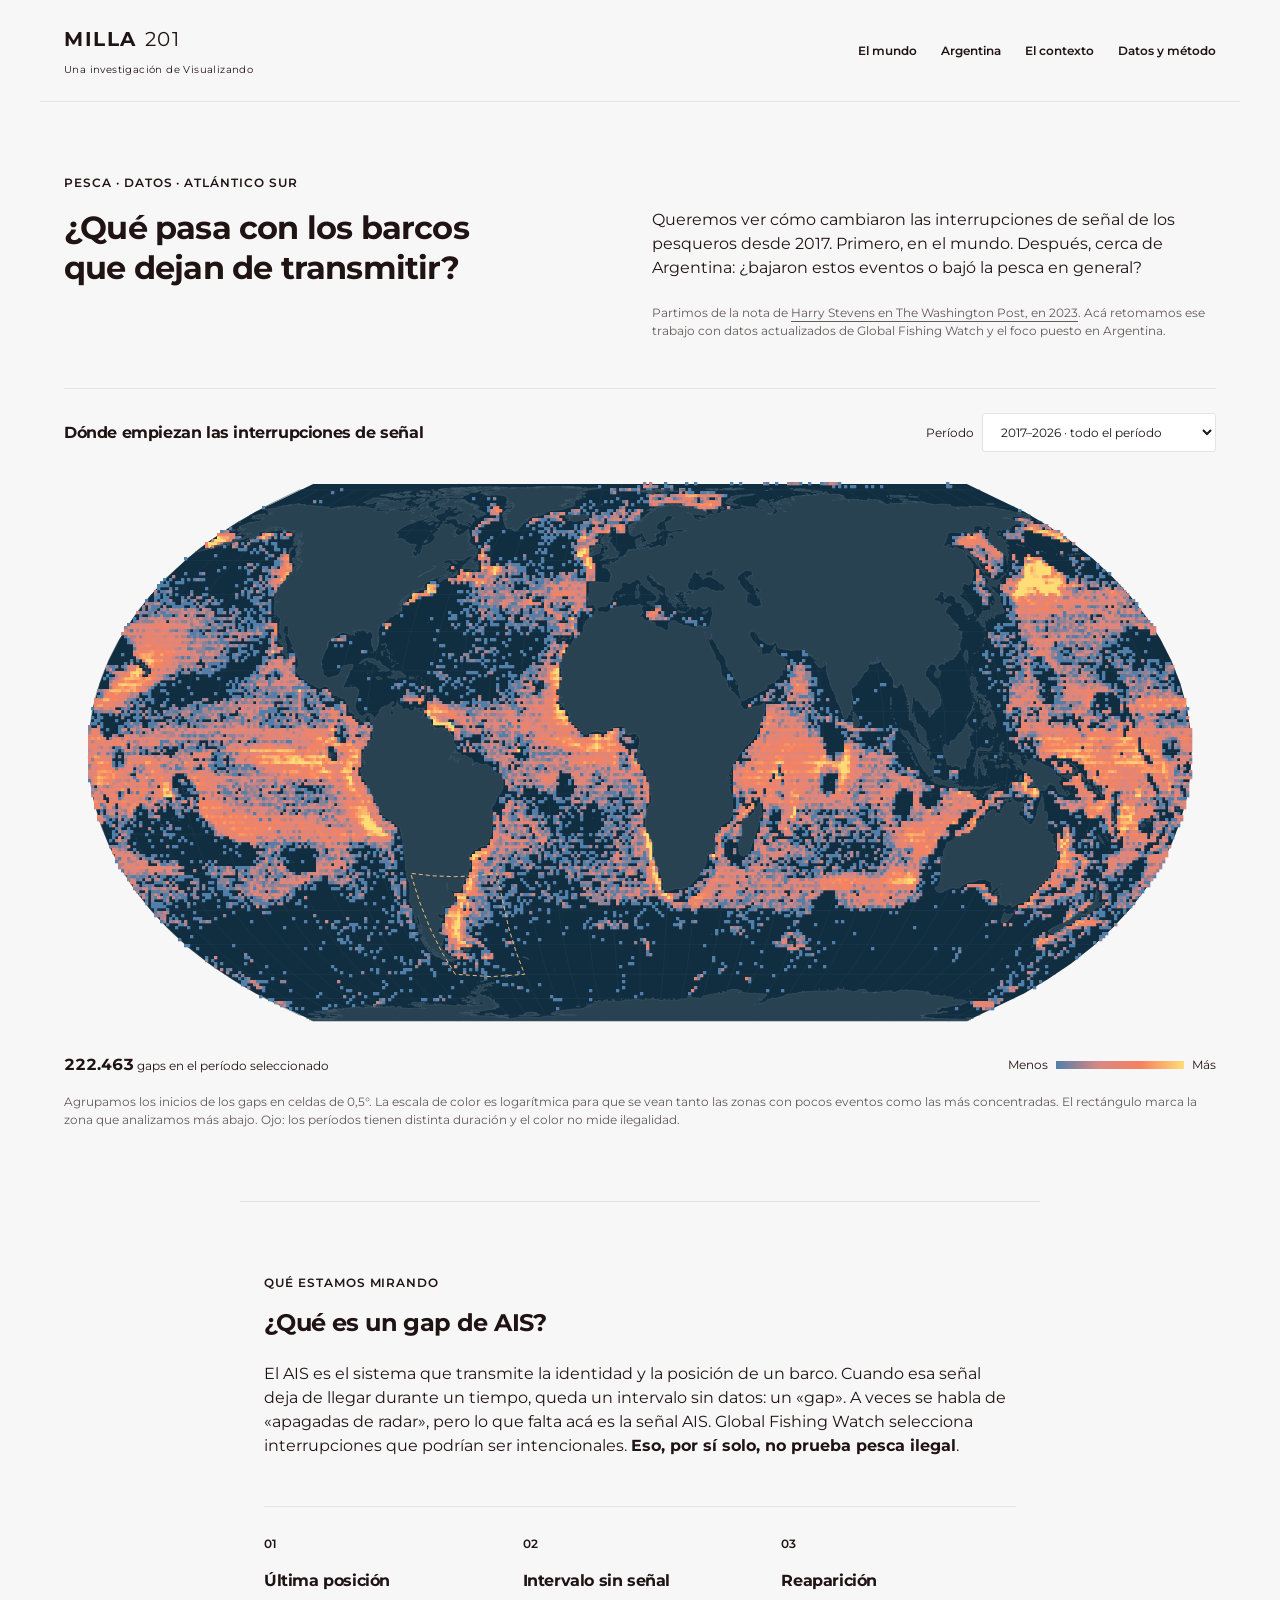
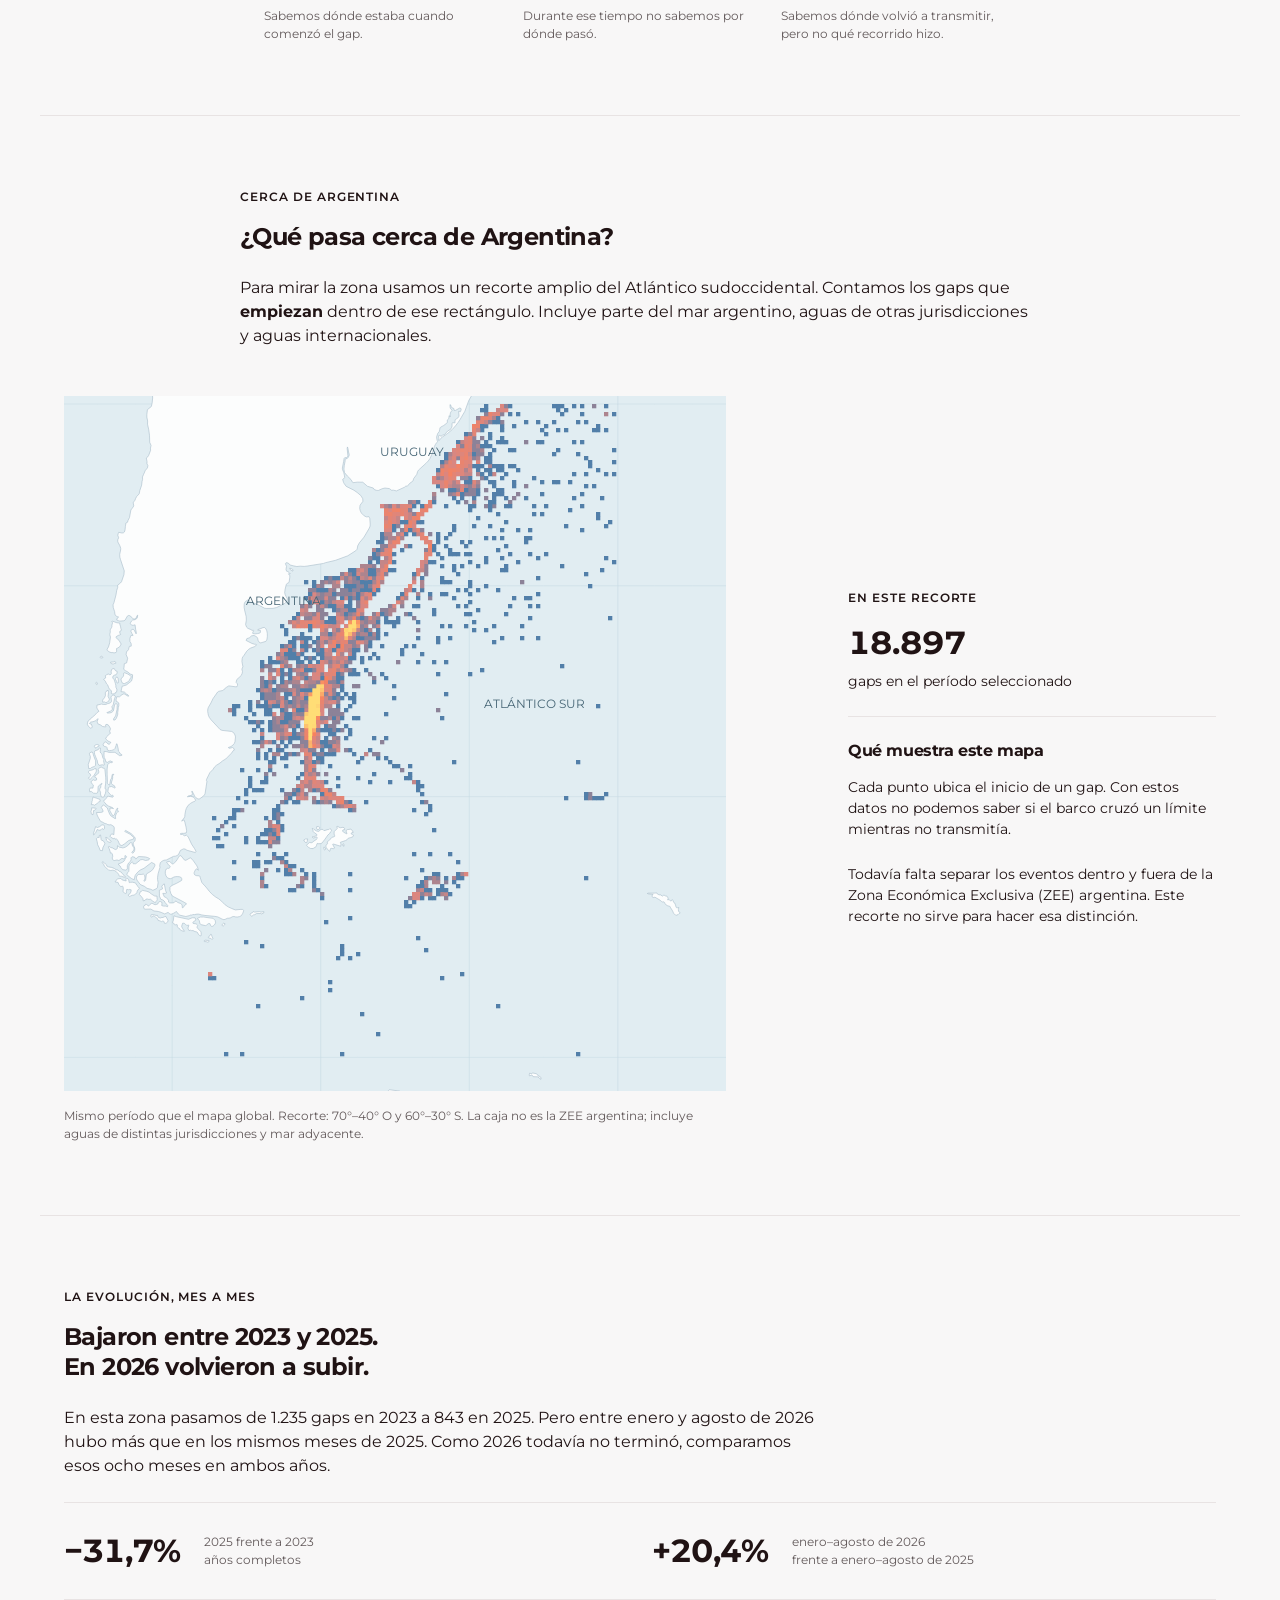
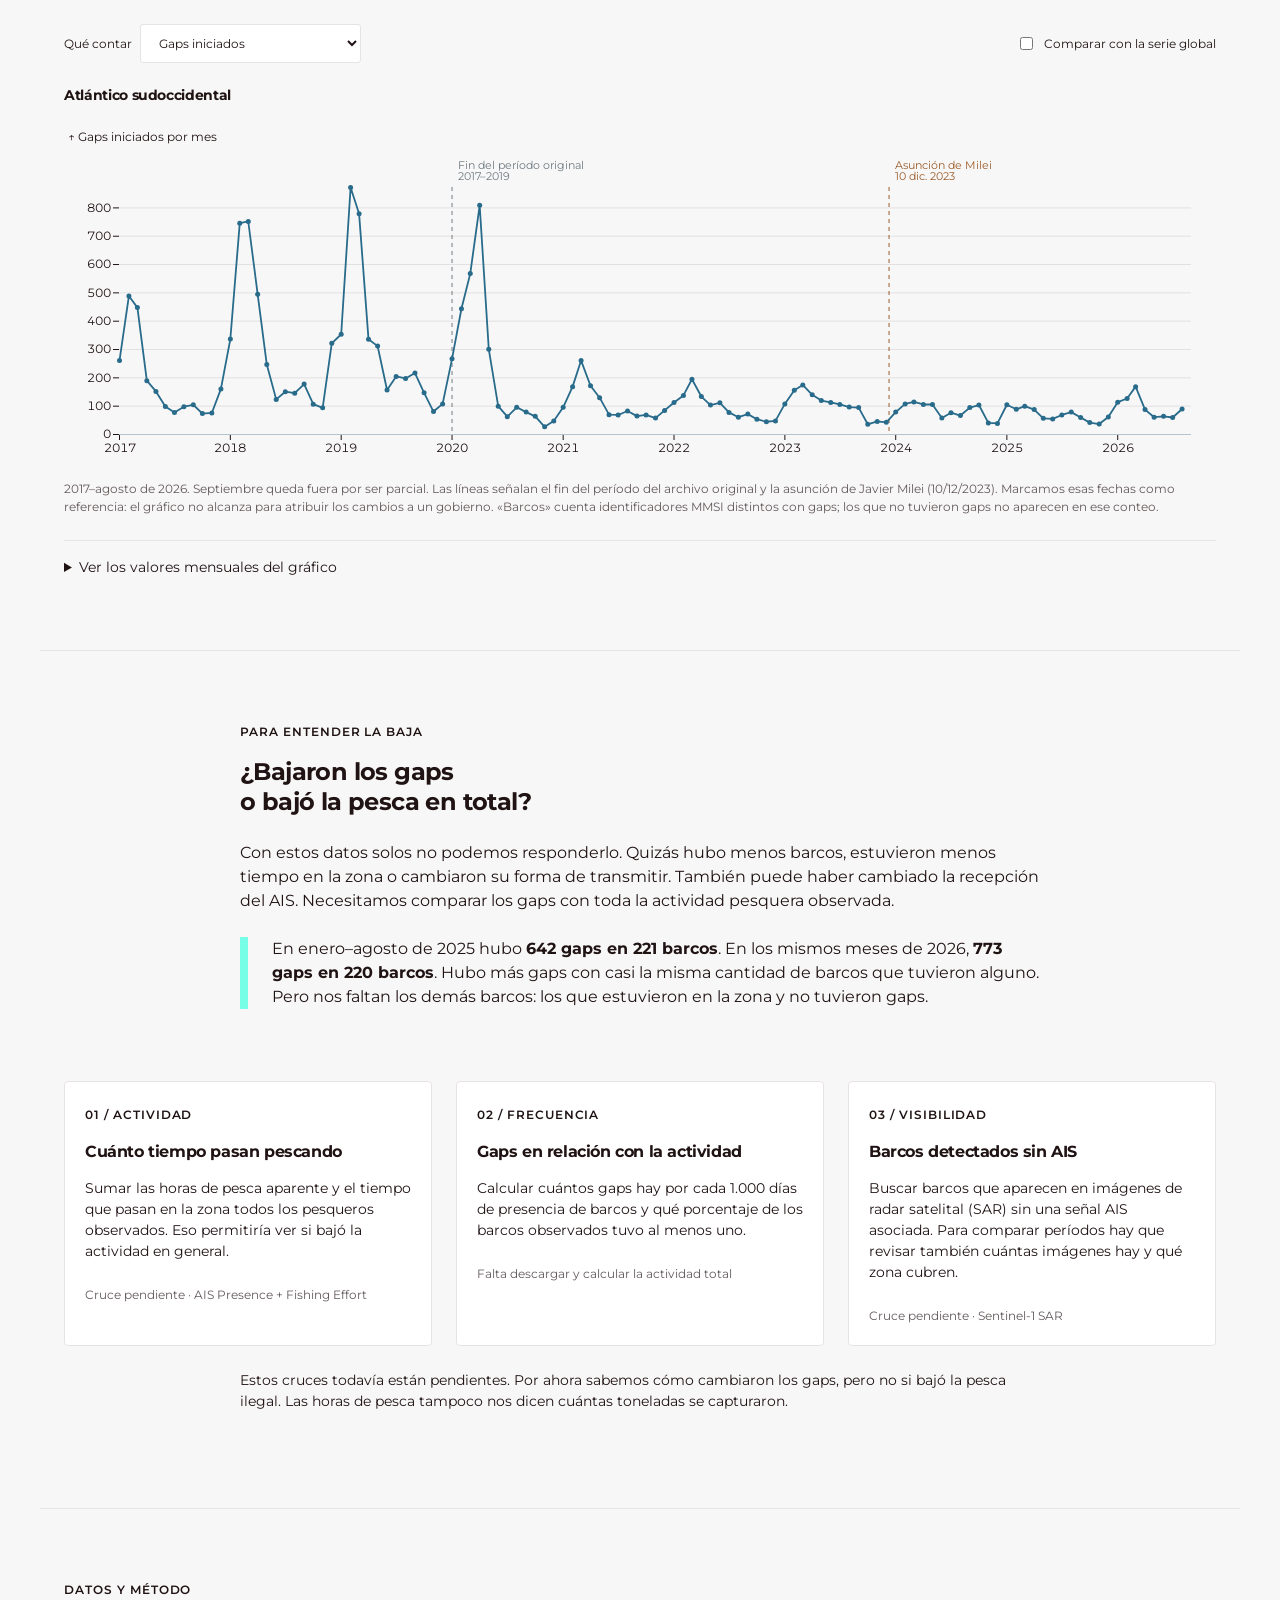
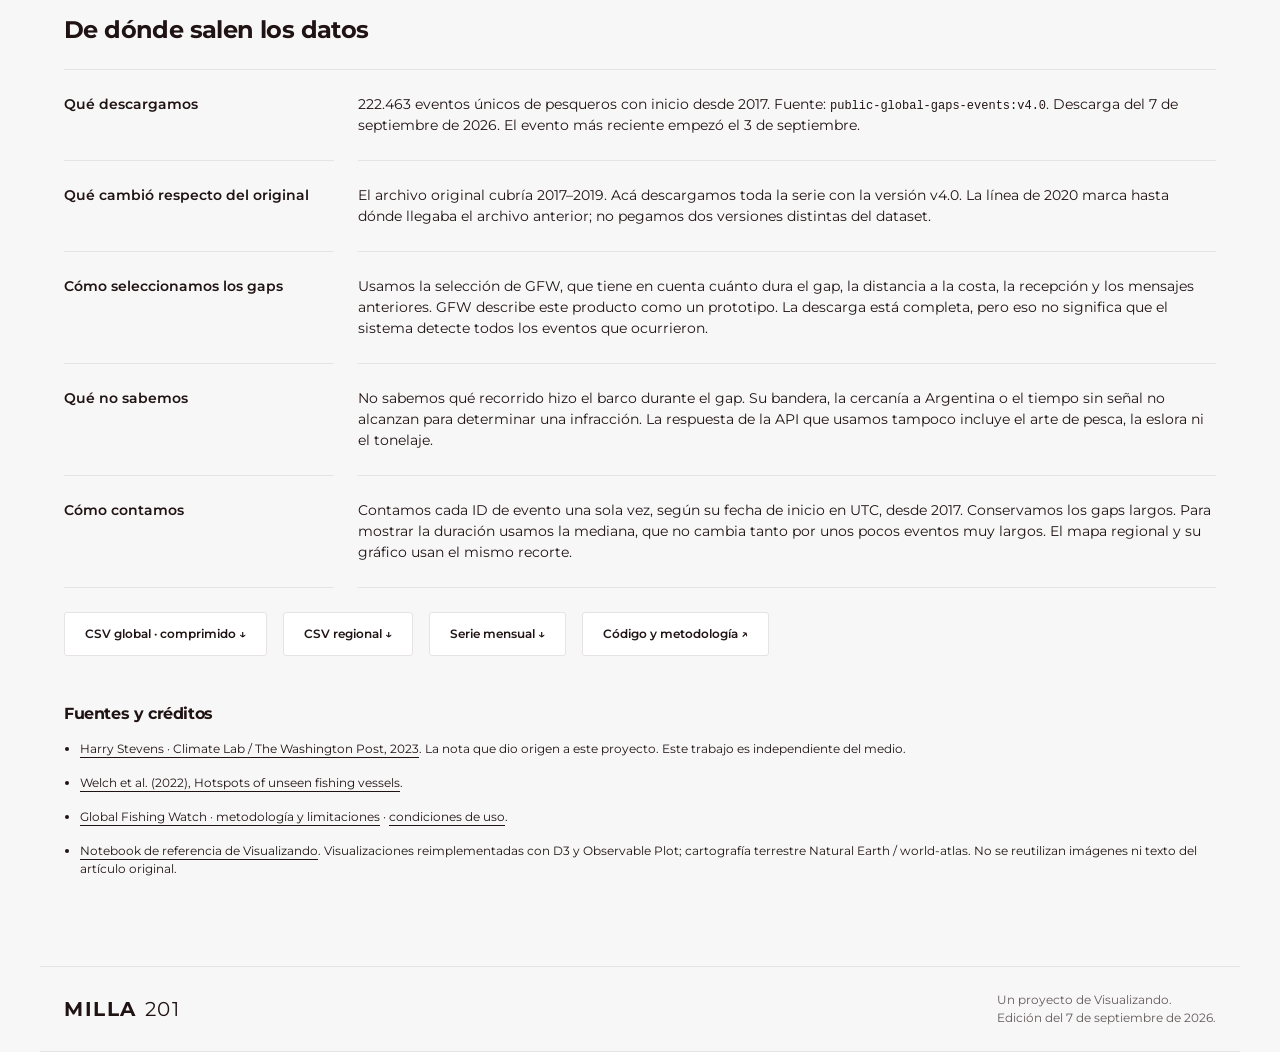
==== commit 4916a043: "Rewrite site copy in a direct conversational Spanish voice" ====
--- a/docs/index.html
+++ b/docs/index.html
@@ -1,18 +1,18 @@
 <!doctype html>
-<html lang="es"><head><meta charset="utf-8"><meta name="viewport" content="width=device-width,initial-scale=1"><meta name="description" content="Una investigación visual sobre los silencios del AIS y la pesca en el Atlántico sudoccidental. Datos de Global Fishing Watch, 2017–2026."><meta name="theme-color" content="#F8F7F7"><title>Milla 201 — La pesca cuando la señal se pierde</title><link rel="stylesheet" href="css/style.css"><script defer src="vendor/d3.min.js"></script><script defer src="vendor/topojson-client.min.js"></script><script defer src="vendor/plot.umd.min.js"></script><script defer src="js/app.js"></script></head>
+<html lang="es"><head><meta charset="utf-8"><meta name="viewport" content="width=device-width,initial-scale=1"><meta name="description" content="Datos sobre las interrupciones de señal AIS de los pesqueros, con foco en Argentina. Datos de Global Fishing Watch, 2017–2026."><meta name="theme-color" content="#F8F7F7"><title>Milla 201 — Pesca y gaps de AIS cerca de Argentina</title><link rel="stylesheet" href="css/style.css"><script defer src="vendor/d3.min.js"></script><script defer src="vendor/topojson-client.min.js"></script><script defer src="vendor/plot.umd.min.js"></script><script defer src="js/app.js"></script></head>
 <body><a class="skip" href="#argentina">Saltar al análisis de Argentina</a>
 <header><a class="brand" href="#">MILLA <b>201</b><span>Una investigación de Visualizando</span></a><nav aria-label="Secciones"><a href="#mundo">El mundo</a><a href="#argentina">Argentina</a><a href="#contexto">El contexto</a><a href="#metodo">Datos y método</a></nav></header>
 <main>
-<section id="mundo" class="opening"><div class="intro"><p class="eyebrow">PESCA · DATOS · ATLÁNTICO SUR</p><h1>Cuando la señal<br>se pierde en el mar.</h1><p class="deck">Los barcos dejan posiciones. También dejan silencios. Seguimos esas interrupciones desde el mapa mundial hasta las aguas alrededor de Argentina.</p><p class="origin">Esta investigación independiente continúa la pregunta planteada por <a href="https://www.washingtonpost.com/climate-environment/interactive/2023/map-illegal-fishing/">Harry Stevens en The Washington Post, en 2023</a>, con datos más recientes de Global Fishing Watch y foco en el Atlántico sudoccidental.</p></div>
-<div class="map-top"><h2>Un mapa de las señales que faltan</h2><label>Período <select id="period"><option value="all">2017–2026 · todo el período</option><option value="2017-2019">2017–2019 · período original</option><option value="2020-2022">2020–2022</option><option value="2023-2025">2023–2025</option><option value="2026">2026 · hasta el 3 de septiembre</option></select></label></div>
-<div id="global-map" class="map global" role="img" aria-label="Mapa mundial de inicios de gaps AIS"><p class="loading">Cargando las posiciones…</p></div><div class="map-bottom"><p><strong id="global-count">—</strong> gaps en el período seleccionado</p><div class="legend"><span>Menos</span><i></i><span>Más</span></div></div><p class="figure-note">Inicios de gaps en celdas de 0,5°. Color logarítmico; no representa una tasa de ilegalidad. El rectángulo señala nuestro recorte regional. Los períodos tienen distinta duración.</p></section>
-<section class="reading explainer"><p class="eyebrow">QUÉ ESTAMOS MIRANDO</p><h2>No es un radar que se apaga.<br>Es una señal AIS que deja de llegar.</h2><p>El AIS transmite la identidad y posición de un barco. Global Fishing Watch identifica interrupciones que cumplen criterios compatibles con una desactivación intencional. Eso las vuelve relevantes para investigar, pero <strong>no prueba que el barco haya pescado ilegalmente</strong>.</p><div class="sequence"><div><b>01</b><h3>Última posición</h3><p>Sabemos dónde estaba cuando comenzó el gap.</p></div><div><b>02</b><h3>Intervalo sin señal</h3><p>Su trayectoria durante ese lapso no está observada.</p></div><div><b>03</b><h3>Reaparición</h3><p>Conocemos el siguiente punto recibido, no el recorrido entre ambos.</p></div></div></section>
-<section id="argentina" class="regional"><div class="reading"><p class="eyebrow">DEL MUNDO AL ATLÁNTICO SUR</p><h2>La pregunta se acerca<br>a Argentina.</h2><p>La concentración de barcos y los silencios de AIS hacen del Atlántico sudoccidental un lugar para mirar con más detalle. Aquí contamos los gaps que <strong>comienzan</strong> dentro de una caja amplia alrededor de Argentina.</p></div><div class="region-layout"><div><div id="region-map" class="map" role="img" aria-label="Inicios de gaps en el Atlántico sudoccidental"></div><p class="figure-note">Mismo período que el mapa global. Recorte: 70°–40° O y 60°–30° S. La caja no es la ZEE argentina; incluye aguas de distintas jurisdicciones y mar adyacente.</p></div><aside><p class="eyebrow">EN ESTE RECORTE</p><p class="big" id="region-count">—</p><p>gaps en el período seleccionado</p><hr><h3>Un punto no cuenta toda la historia.</h3><p>El mapa ubica el comienzo de cada interrupción. No permite saber si el barco cruzó un límite durante el silencio.</p><p>El nombre Milla 201 remite al mar adyacente; esta primera edición no clasifica eventos dentro o fuera de una ZEE.</p></aside></div></section>
-<section class="reading wide"><p class="eyebrow">LA EVOLUCIÓN, MES A MES</p><h2>Menos gaps que antes.<br>Pero la curva no baja siempre.</h2><p>En el recorte regional, los conteos anuales pasaron de 1.235 en 2023 a 843 en 2025. En enero–agosto de 2026 hubo un repunte frente a los mismos meses de 2025. Comparar meses equivalentes evita enfrentar un año parcial con uno completo.</p><div class="stat-row"><div><strong>−31,7%</strong><span>2025 frente a 2023<br>años completos</span></div><div><strong>+20,4%</strong><span>enero–agosto de 2026<br>frente a enero–agosto de 2025</span></div></div>
-<div class="chart-toolbar"><label>Qué contar <select id="metric"><option value="events">Gaps iniciados</option><option value="vessels">Barcos con al menos un gap</option><option value="medianHours">Duración mediana del gap</option></select></label><label><input type="checkbox" id="show-global"> Comparar con la serie global</label></div><div id="timeline" class="chart" aria-live="polite"></div><div id="global-timeline" class="chart" hidden></div><p class="figure-note">2017–agosto de 2026. Septiembre queda fuera por ser parcial. Las líneas señalan el fin del período del archivo original y la asunción de Javier Milei (10/12/2023). Son referencias temporales, no evidencia causal. «Barcos» cuenta MMSI distintos con gaps, no toda la flota.</p><details><summary>Ver los valores mensuales del gráfico</summary><div class="table-wrap"><table id="monthly-table"><caption>Atlántico sudoccidental · datos mensuales</caption><thead><tr><th>Mes</th><th>Gaps</th><th>Barcos con gaps</th><th>Mediana (horas)</th></tr></thead><tbody></tbody></table></div></details></section>
-<section id="contexto" class="context"><div class="reading"><p class="eyebrow">LA PREGUNTA QUE FALTA RESPONDER</p><h2>¿Menos silencios<br>o menos barcos pescando?</h2><p>La serie de gaps sola no alcanza para distinguirlo. Puede cambiar el tamaño de la flota, su tiempo de permanencia, la recepción de señales o el comportamiento de los mismos barcos.</p><p class="callout">En enero–agosto de 2025 hubo <strong>642 gaps en 221 barcos</strong>. En los mismos meses de 2026, <strong>773 gaps en 220 barcos</strong>. El repunte aparece con casi la misma cantidad de barcos con gaps. Todavía falta contar a los barcos que no tuvieron ninguno.</p></div><div class="question-grid"><article><span>01 / ACTIVIDAD</span><h3>Cuánto se pesca</h3><p>Horas de pesca aparente y tiempo de presencia de todos los pesqueros observados en la misma zona.</p><p class="status">Cruce pendiente · AIS Presence + Fishing Effort</p></article><article><span>02 / FRECUENCIA</span><h3>Gaps por actividad</h3><p>Eventos por 1.000 días-barco observados, y proporción de la flota observada que presenta gaps.</p><p class="status">Requiere el denominador de actividad</p></article><article><span>03 / VISIBILIDAD</span><h3>Qué ve el satélite</h3><p>Contrastar con detecciones SAR sin coincidencia AIS, controlando área y frecuencia de las imágenes.</p><p class="status">Cruce pendiente · Sentinel-1 SAR</p></article></div><div class="reading"><p>Estos indicadores aún no están calculados en esta edición. No presentamos la caída de gaps como una caída de ilegalidad, ni las horas de pesca como toneladas capturadas.</p></div></section>
-<section id="metodo" class="reading wide methodology"><p class="eyebrow">UNA INVESTIGACIÓN REPRODUCIBLE</p><h2>Los datos, y sus límites.</h2><dl><dt>Qué descargamos</dt><dd>222.463 eventos únicos de pesqueros con inicio desde 2017. Fuente: <code>public-global-gaps-events:v4.0</code>. Instantánea del 7 de septiembre de 2026; último inicio observado el 3 de septiembre.</dd><dt>Qué cambió respecto del original</dt><dd>El estudio original cubría 2017–2019. Toda esta serie se descargó con v4.0: la marca de 2020 señala cobertura histórica, no un cambio de procesamiento dentro de nuestro gráfico.</dd><dt>Cómo seleccionamos los gaps</dt><dd>GFW aplica criterios de duración, distancia de costa, recepción y mensajes previos. El producto sigue descrito como prototipo. Descargar todas sus páginas no garantiza que detecte toda la actividad real.</dd><dt>Qué no sabemos</dt><dd>No observamos la trayectoria durante el silencio. Tampoco inferimos una infracción de la bandera, la proximidad a Argentina o la duración del gap. La clase de arte de pesca, eslora y tonelaje no están disponibles en la respuesta de Events usada aquí.</dd><dt>Cómo contamos</dt><dd>Un evento por ID, atribuido a su fecha de inicio en UTC. Se excluyen del mapa los inicios anteriores a 2017. Los gaps largos permanecen en la base; la mediana reduce su influencia en el gráfico de duración. El mapa y la serie regional usan la misma caja.</dd></dl>
+<section id="mundo" class="opening"><div class="intro"><p class="eyebrow">PESCA · DATOS · ATLÁNTICO SUR</p><h1>¿Qué pasa con los barcos<br>que dejan de transmitir?</h1><p class="deck">Queremos ver cómo cambiaron las interrupciones de señal de los pesqueros desde 2017. Primero, en el mundo. Después, cerca de Argentina: ¿bajaron estos eventos o bajó la pesca en general?</p><p class="origin">Partimos de la nota de <a href="https://www.washingtonpost.com/climate-environment/interactive/2023/map-illegal-fishing/">Harry Stevens en The Washington Post, en 2023</a>. Acá retomamos ese trabajo con datos actualizados de Global Fishing Watch y el foco puesto en Argentina.</p></div>
+<div class="map-top"><h2>Dónde empiezan las interrupciones de señal</h2><label>Período <select id="period"><option value="all">2017–2026 · todo el período</option><option value="2017-2019">2017–2019 · período original</option><option value="2020-2022">2020–2022</option><option value="2023-2025">2023–2025</option><option value="2026">2026 · hasta el 3 de septiembre</option></select></label></div>
+<div id="global-map" class="map global" role="img" aria-label="Mapa mundial de inicios de gaps AIS"><p class="loading">Cargando las posiciones…</p></div><div class="map-bottom"><p><strong id="global-count">—</strong> gaps en el período seleccionado</p><div class="legend"><span>Menos</span><i></i><span>Más</span></div></div><p class="figure-note">Agrupamos los inicios de los gaps en celdas de 0,5°. La escala de color es logarítmica para que se vean tanto las zonas con pocos eventos como las más concentradas. El rectángulo marca la zona que analizamos más abajo. Ojo: los períodos tienen distinta duración y el color no mide ilegalidad.</p></section>
+<section class="reading explainer"><p class="eyebrow">QUÉ ESTAMOS MIRANDO</p><h2>¿Qué es un gap de AIS?</h2><p>El AIS es el sistema que transmite la identidad y la posición de un barco. Cuando esa señal deja de llegar durante un tiempo, queda un intervalo sin datos: un «gap». A veces se habla de «apagadas de radar», pero lo que falta acá es la señal AIS. Global Fishing Watch selecciona interrupciones que podrían ser intencionales. <strong>Eso, por sí solo, no prueba pesca ilegal</strong>.</p><div class="sequence"><div><b>01</b><h3>Última posición</h3><p>Sabemos dónde estaba cuando comenzó el gap.</p></div><div><b>02</b><h3>Intervalo sin señal</h3><p>Durante ese tiempo no sabemos por dónde pasó.</p></div><div><b>03</b><h3>Reaparición</h3><p>Sabemos dónde volvió a transmitir, pero no qué recorrido hizo.</p></div></div></section>
+<section id="argentina" class="regional"><div class="reading"><p class="eyebrow">CERCA DE ARGENTINA</p><h2>¿Qué pasa cerca de Argentina?</h2><p>Para mirar la zona usamos un recorte amplio del Atlántico sudoccidental. Contamos los gaps que <strong>empiezan</strong> dentro de ese rectángulo. Incluye parte del mar argentino, aguas de otras jurisdicciones y aguas internacionales.</p></div><div class="region-layout"><div><div id="region-map" class="map" role="img" aria-label="Inicios de gaps en el Atlántico sudoccidental"></div><p class="figure-note">Mismo período que el mapa global. Recorte: 70°–40° O y 60°–30° S. La caja no es la ZEE argentina; incluye aguas de distintas jurisdicciones y mar adyacente.</p></div><aside><p class="eyebrow">EN ESTE RECORTE</p><p class="big" id="region-count">—</p><p>gaps en el período seleccionado</p><hr><h3>Qué muestra este mapa</h3><p>Cada punto ubica el inicio de un gap. Con estos datos no podemos saber si el barco cruzó un límite mientras no transmitía.</p><p>Todavía falta separar los eventos dentro y fuera de la Zona Económica Exclusiva (ZEE) argentina. Este recorte no sirve para hacer esa distinción.</p></aside></div></section>
+<section class="reading wide"><p class="eyebrow">LA EVOLUCIÓN, MES A MES</p><h2>Bajaron entre 2023 y 2025.<br>En 2026 volvieron a subir.</h2><p>En esta zona pasamos de 1.235 gaps en 2023 a 843 en 2025. Pero entre enero y agosto de 2026 hubo más que en los mismos meses de 2025. Como 2026 todavía no terminó, comparamos esos ocho meses en ambos años.</p><div class="stat-row"><div><strong>−31,7%</strong><span>2025 frente a 2023<br>años completos</span></div><div><strong>+20,4%</strong><span>enero–agosto de 2026<br>frente a enero–agosto de 2025</span></div></div>
+<div class="chart-toolbar"><label>Qué contar <select id="metric"><option value="events">Gaps iniciados</option><option value="vessels">Barcos con al menos un gap</option><option value="medianHours">Duración mediana del gap</option></select></label><label><input type="checkbox" id="show-global"> Comparar con la serie global</label></div><div id="timeline" class="chart" aria-live="polite"></div><div id="global-timeline" class="chart" hidden></div><p class="figure-note">2017–agosto de 2026. Septiembre queda fuera por ser parcial. Las líneas señalan el fin del período del archivo original y la asunción de Javier Milei (10/12/2023). Marcamos esas fechas como referencia: el gráfico no alcanza para atribuir los cambios a un gobierno. «Barcos» cuenta identificadores MMSI distintos con gaps; los que no tuvieron gaps no aparecen en ese conteo.</p><details><summary>Ver los valores mensuales del gráfico</summary><div class="table-wrap"><table id="monthly-table"><caption>Atlántico sudoccidental · datos mensuales</caption><thead><tr><th>Mes</th><th>Gaps</th><th>Barcos con gaps</th><th>Mediana (horas)</th></tr></thead><tbody></tbody></table></div></details></section>
+<section id="contexto" class="context"><div class="reading"><p class="eyebrow">PARA ENTENDER LA BAJA</p><h2>¿Bajaron los gaps<br>o bajó la pesca en total?</h2><p>Con estos datos solos no podemos responderlo. Quizás hubo menos barcos, estuvieron menos tiempo en la zona o cambiaron su forma de transmitir. También puede haber cambiado la recepción del AIS. Necesitamos comparar los gaps con toda la actividad pesquera observada.</p><p class="callout">En enero–agosto de 2025 hubo <strong>642 gaps en 221 barcos</strong>. En los mismos meses de 2026, <strong>773 gaps en 220 barcos</strong>. Hubo más gaps con casi la misma cantidad de barcos que tuvieron alguno. Pero nos faltan los demás barcos: los que estuvieron en la zona y no tuvieron gaps.</p></div><div class="question-grid"><article><span>01 / ACTIVIDAD</span><h3>Cuánto tiempo pasan pescando</h3><p>Sumar las horas de pesca aparente y el tiempo que pasan en la zona todos los pesqueros observados. Eso permitiría ver si bajó la actividad en general.</p><p class="status">Cruce pendiente · AIS Presence + Fishing Effort</p></article><article><span>02 / FRECUENCIA</span><h3>Gaps en relación con la actividad</h3><p>Calcular cuántos gaps hay por cada 1.000 días de presencia de barcos y qué porcentaje de los barcos observados tuvo al menos uno.</p><p class="status">Falta descargar y calcular la actividad total</p></article><article><span>03 / VISIBILIDAD</span><h3>Barcos detectados sin AIS</h3><p>Buscar barcos que aparecen en imágenes de radar satelital (SAR) sin una señal AIS asociada. Para comparar períodos hay que revisar también cuántas imágenes hay y qué zona cubren.</p><p class="status">Cruce pendiente · Sentinel-1 SAR</p></article></div><div class="reading"><p>Estos cruces todavía están pendientes. Por ahora sabemos cómo cambiaron los gaps, pero no si bajó la pesca ilegal. Las horas de pesca tampoco nos dicen cuántas toneladas se capturaron.</p></div></section>
+<section id="metodo" class="reading wide methodology"><p class="eyebrow">DATOS Y MÉTODO</p><h2>De dónde salen los datos</h2><dl><dt>Qué descargamos</dt><dd>222.463 eventos únicos de pesqueros con inicio desde 2017. Fuente: <code>public-global-gaps-events:v4.0</code>. Descarga del 7 de septiembre de 2026. El evento más reciente empezó el 3 de septiembre.</dd><dt>Qué cambió respecto del original</dt><dd>El archivo original cubría 2017–2019. Acá descargamos toda la serie con la versión v4.0. La línea de 2020 marca hasta dónde llegaba el archivo anterior; no pegamos dos versiones distintas del dataset.</dd><dt>Cómo seleccionamos los gaps</dt><dd>Usamos la selección de GFW, que tiene en cuenta cuánto dura el gap, la distancia a la costa, la recepción y los mensajes anteriores. GFW describe este producto como un prototipo. La descarga está completa, pero eso no significa que el sistema detecte todos los eventos que ocurrieron.</dd><dt>Qué no sabemos</dt><dd>No sabemos qué recorrido hizo el barco durante el gap. Su bandera, la cercanía a Argentina o el tiempo sin señal no alcanzan para determinar una infracción. La respuesta de la API que usamos tampoco incluye el arte de pesca, la eslora ni el tonelaje.</dd><dt>Cómo contamos</dt><dd>Contamos cada ID de evento una sola vez, según su fecha de inicio en UTC, desde 2017. Conservamos los gaps largos. Para mostrar la duración usamos la mediana, que no cambia tanto por unos pocos eventos muy largos. El mapa regional y su gráfico usan el mismo recorte.</dd></dl>
 <div class="downloads"><a href="data/ais_disabling_events_2017_2026.csv.gz" download>CSV global · comprimido ↓</a><a href="data/ais_disabling_events_atlantico.csv" download>CSV regional ↓</a><a href="data/monthly.csv" download>Serie mensual ↓</a><a href="https://github.com/visualizando/milla201">Código y metodología ↗</a></div>
-<h3>Fuentes y créditos</h3><ul class="sources"><li><a href="https://www.washingtonpost.com/climate-environment/interactive/2023/map-illegal-fishing/">Harry Stevens · Climate Lab / The Washington Post, 2023</a>. Punto de partida editorial de esta continuación independiente; sin afiliación con el medio.</li><li><a href="https://github.com/GlobalFishingWatch/AIS-disabling-high-seas">Welch et al. (2022), Hotspots of unseen fishing vessels</a>.</li><li><a href="https://globalfishingwatch.org/our-apis/documentation/docs/v3/general-api-doc/data-caveats">Global Fishing Watch · metodología y limitaciones</a> · <a href="https://globalfishingwatch.org/our-apis/documentation/docs/license-rate-limits">condiciones de uso</a>.</li><li><a href="https://old.observablehq.com/@rusosnith/pesca-ilegal">Notebook de referencia de Visualizando</a>. Visualizaciones reimplementadas con D3 y Observable Plot; cartografía terrestre Natural Earth / world-atlas. No se reutilizan imágenes ni texto del artículo original.</li></ul></section>
-</main><footer><a class="brand" href="#">MILLA <b>201</b></a><p>Visualizando · Datos abiertos, preguntas abiertas.<br>Edición del 7 de septiembre de 2026.</p></footer><div id="error" hidden role="alert"></div>
+<h3>Fuentes y créditos</h3><ul class="sources"><li><a href="https://www.washingtonpost.com/climate-environment/interactive/2023/map-illegal-fishing/">Harry Stevens · Climate Lab / The Washington Post, 2023</a>. La nota que dio origen a este proyecto. Este trabajo es independiente del medio.</li><li><a href="https://github.com/GlobalFishingWatch/AIS-disabling-high-seas">Welch et al. (2022), Hotspots of unseen fishing vessels</a>.</li><li><a href="https://globalfishingwatch.org/our-apis/documentation/docs/v3/general-api-doc/data-caveats">Global Fishing Watch · metodología y limitaciones</a> · <a href="https://globalfishingwatch.org/our-apis/documentation/docs/license-rate-limits">condiciones de uso</a>.</li><li><a href="https://old.observablehq.com/@rusosnith/pesca-ilegal">Notebook de referencia de Visualizando</a>. Visualizaciones reimplementadas con D3 y Observable Plot; cartografía terrestre Natural Earth / world-atlas. No se reutilizan imágenes ni texto del artículo original.</li></ul></section>
+</main><footer><a class="brand" href="#">MILLA <b>201</b></a><p>Un proyecto de Visualizando.<br>Edición del 7 de septiembre de 2026.</p></footer><div id="error" hidden role="alert"></div>
 </body></html>
--- a/docs/css/style.css
+++ b/docs/css/style.css
@@ -4,7 +4,7 @@
 header,footer{max-width:var(--maxw);margin:auto;padding:var(--space-lg) var(--margin);display:flex;justify-content:space-between;align-items:center;gap:var(--gutter);border-bottom:1px solid var(--color-border)}.brand{text-decoration:none;font-size:1.25rem;letter-spacing:.08em;font-weight:700;white-space:nowrap}.brand b{font-weight:400}.brand span{display:block;font-size:.625rem;font-weight:400;letter-spacing:.04em;margin-top:var(--space-sm)}nav{display:flex;flex-wrap:wrap;gap:var(--space-lg);font-size:.75rem;font-weight:600}nav a{text-decoration:none}nav a:hover{text-decoration:underline}
 h1,h2,h3{font-family:inherit;font-weight:700;line-height:1.25;letter-spacing:-.025em}h1{font-size:2rem;margin:0}h2{font-size:1.5rem;margin:var(--space-md) 0 var(--space-lg)}h3{font-size:1rem;margin:var(--space-md) 0}p{margin:0 0 var(--space-lg)}.eyebrow,.question-grid article>span{font-size:.75rem;font-weight:600;letter-spacing:.08em;margin-bottom:var(--space-md)}
 .opening,.regional,.context{max-width:var(--maxw);margin:auto;padding:calc(var(--space-lg)*3) var(--margin)}.intro{display:grid;grid-template-columns:repeat(var(--cols),minmax(0,1fr));gap:0 var(--gutter);padding-bottom:calc(var(--space-lg)*2)}.intro .eyebrow{grid-column:1/-1}.intro h1{grid-column:1/6;grid-row:2/4}.deck{grid-column:7/-1;font-size:1rem}.origin{grid-column:7/-1;font-size:.75rem;color:var(--color-muted);margin:0}
-.map-top{display:flex;justify-content:space-between;align-items:center;gap:var(--space-lg);border-top:1px solid var(--color-border);padding-top:var(--space-lg)}.map-top h2{font-size:1rem;margin:0}.map-top label,.chart-toolbar label{display:flex;gap:var(--space-sm);align-items:center;font-size:.75rem}.map{position:relative;width:100%;overflow:hidden}.map canvas{width:100%;display:block}.global{margin:var(--space-lg) auto}.map-bottom{display:flex;justify-content:space-between;gap:var(--space-md);align-items:center;font-size:.75rem}.map-bottom p{margin:0}.map-bottom strong{font-size:1rem;font-variant-numeric:tabular-nums}.legend{display:flex;align-items:center;gap:var(--space-sm);font-size:.75rem}.legend i{width:128px;height:var(--space-sm);background:linear-gradient(90deg,var(--color-secondary),var(--color-primary))}.figure-note{font-size:.75rem;line-height:1.5;color:var(--color-muted);margin:var(--space-md) 0 0}
+.map-top{display:flex;justify-content:space-between;align-items:center;gap:var(--space-lg);border-top:1px solid var(--color-border);padding-top:var(--space-lg)}.map-top h2{font-size:1rem;margin:0}.map-top label,.chart-toolbar label{display:flex;gap:var(--space-sm);align-items:center;font-size:.75rem}.map{position:relative;width:100%;overflow:hidden}.map canvas{width:100%;display:block}.global{margin:var(--space-lg) auto}.map-bottom{display:flex;justify-content:space-between;gap:var(--space-md);align-items:center;font-size:.75rem}.map-bottom p{margin:0}.map-bottom strong{font-size:1rem;font-variant-numeric:tabular-nums}.legend{display:flex;align-items:center;gap:var(--space-sm);font-size:.75rem}.legend i{width:128px;height:var(--space-sm);background:linear-gradient(90deg,#527fa9,#d88782,#f7825f,#ffdd76)}.figure-note{font-size:.75rem;line-height:1.5;color:var(--color-muted);margin:var(--space-md) 0 0}
 .reading{max-width:800px;margin:auto;padding:calc(var(--space-lg)*3) var(--margin)}.reading.wide{max-width:var(--maxw)}.reading.wide>p:not(.figure-note){max-width:752px}.explainer{border-top:1px solid var(--color-border)}.sequence{display:grid;grid-template-columns:repeat(3,minmax(0,1fr));gap:var(--gutter);margin-top:calc(var(--space-lg)*2);border-top:1px solid var(--color-border);padding-top:var(--space-lg)}.sequence b{font-size:.75rem;font-weight:600}.sequence p{font-size:.75rem;color:var(--color-muted);margin:0}.regional,.context{border-block:1px solid var(--color-border)}.regional .reading,.context .reading{padding:0 0 var(--space-lg)}.region-layout{display:grid;grid-template-columns:repeat(var(--cols),minmax(0,1fr));gap:var(--gutter);align-items:center}.region-layout>div{grid-column:1/8}.region-layout aside{grid-column:9/-1;font-size:.875rem}.big{font-size:2rem;line-height:1.25;font-weight:700;font-variant-numeric:tabular-nums;margin:0 0 var(--space-sm)}hr{border:0;border-top:1px solid var(--color-border);margin:var(--space-lg) 0}
 .stat-row{display:grid;grid-template-columns:repeat(2,minmax(0,1fr));gap:var(--gutter);padding:var(--space-lg) 0;margin:var(--space-lg) 0;border-block:1px solid var(--color-border)}.stat-row>div{display:flex;align-items:center;gap:var(--space-lg)}.stat-row strong{font-size:2rem;letter-spacing:-.025em;font-variant-numeric:tabular-nums}.stat-row span{font-size:.75rem;color:var(--color-muted)}.chart-toolbar{display:flex;justify-content:space-between;gap:var(--space-lg);align-items:center;flex-wrap:wrap;margin:var(--space-lg) 0}.chart{width:100%;min-height:320px}.chart svg{max-width:100%;height:auto;overflow:visible}.chart figure{margin:0}.chart figure>h2{font-size:.875rem}.table-wrap{max-height:320px;overflow:auto}table{border-collapse:collapse;font-size:.75rem;width:100%;font-variant-numeric:tabular-nums;background:var(--color-surface)}th,td{padding:var(--space-md);border-bottom:1px solid var(--color-border);text-align:right}th:first-child,td:first-child{text-align:left}caption{text-align:left;padding:var(--space-md) 0}th{position:sticky;top:0;background:var(--color-surface)}details{border-top:1px solid var(--color-border);padding-top:var(--space-md);margin-top:var(--space-lg);font-size:.875rem}summary{cursor:pointer}
 .callout{border-left:var(--space-sm) solid var(--color-secondary);padding-left:var(--space-lg);margin-top:var(--space-lg)}.question-grid{display:grid;grid-template-columns:repeat(3,minmax(0,1fr));gap:var(--gutter);margin:var(--space-lg) 0}.question-grid article{background:var(--color-surface);border:1px solid var(--color-border);border-radius:var(--radius-md);padding:20px}.question-grid p{font-size:.875rem}.question-grid .status{font-size:.75rem;color:var(--color-muted);margin:0}.context>.reading:last-child{padding-bottom:0;font-size:.875rem}.methodology dl{display:grid;grid-template-columns:repeat(var(--cols),minmax(0,1fr));column-gap:var(--gutter);border-top:1px solid var(--color-border)}dt,dd{margin:0;padding:var(--space-lg) 0;border-bottom:1px solid var(--color-border);font-size:.875rem}dt{grid-column:1/4;font-weight:600}dd{grid-column:4/-1}code{font-size:.75rem;overflow-wrap:anywhere}.downloads{display:flex;flex-wrap:wrap;gap:var(--space-md);margin:var(--space-lg) 0 calc(var(--space-lg)*2)}.downloads a{border:1px solid var(--color-border);border-radius:var(--radius-sm);background:var(--color-surface);padding:12px 20px;font-size:.75rem;text-decoration:none;font-weight:600}.downloads a:hover{border-color:var(--color-primary);text-decoration:underline}.sources{font-size:.75rem;padding-left:var(--space-md)}.sources li{margin-bottom:var(--space-md)}footer{border-top:1px solid var(--color-border)}footer p{font-size:.75rem;color:var(--color-muted);margin:0}#error{position:fixed;bottom:0;left:0;right:0;background:var(--color-surface);color:var(--color-primary);border-top:2px solid var(--color-tertiary);padding:var(--space-lg);z-index:20}.loading{padding:calc(var(--space-lg)*3) 0;text-align:center;font-size:.875rem;color:var(--color-muted)}
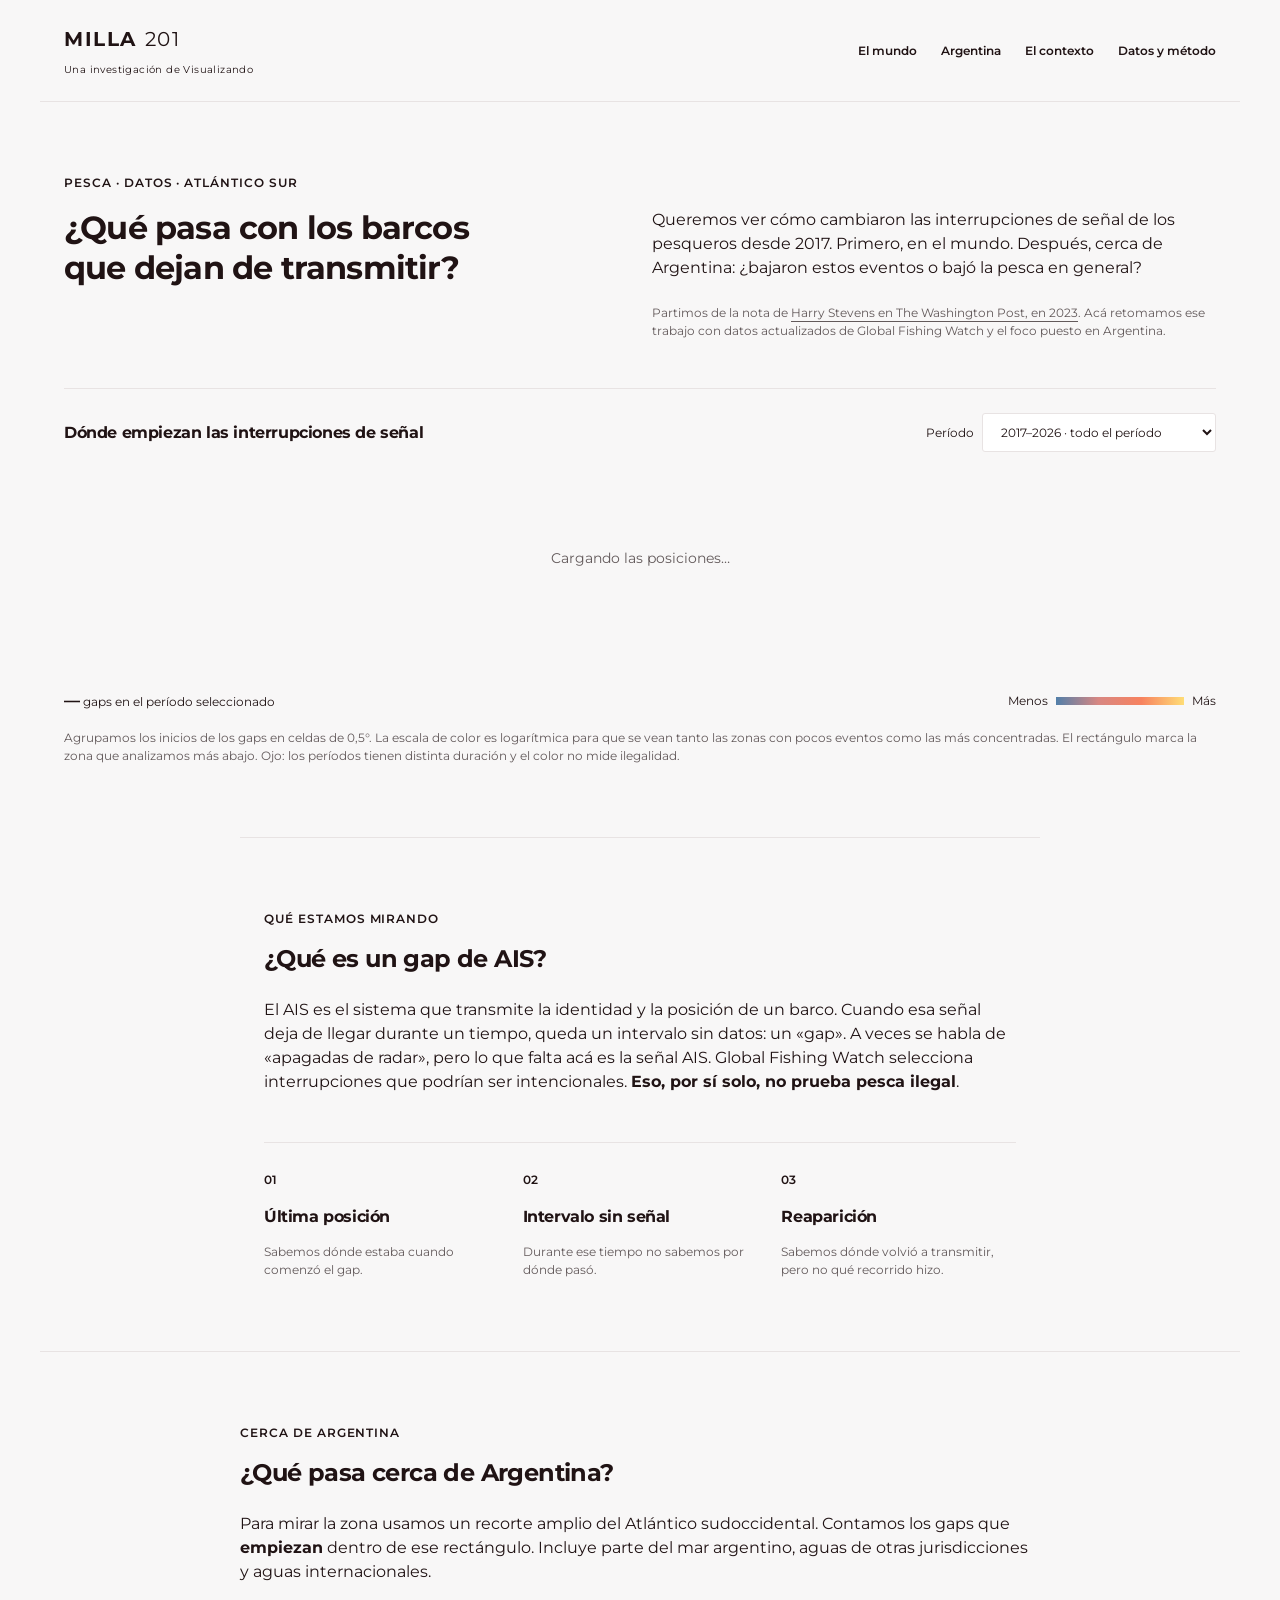
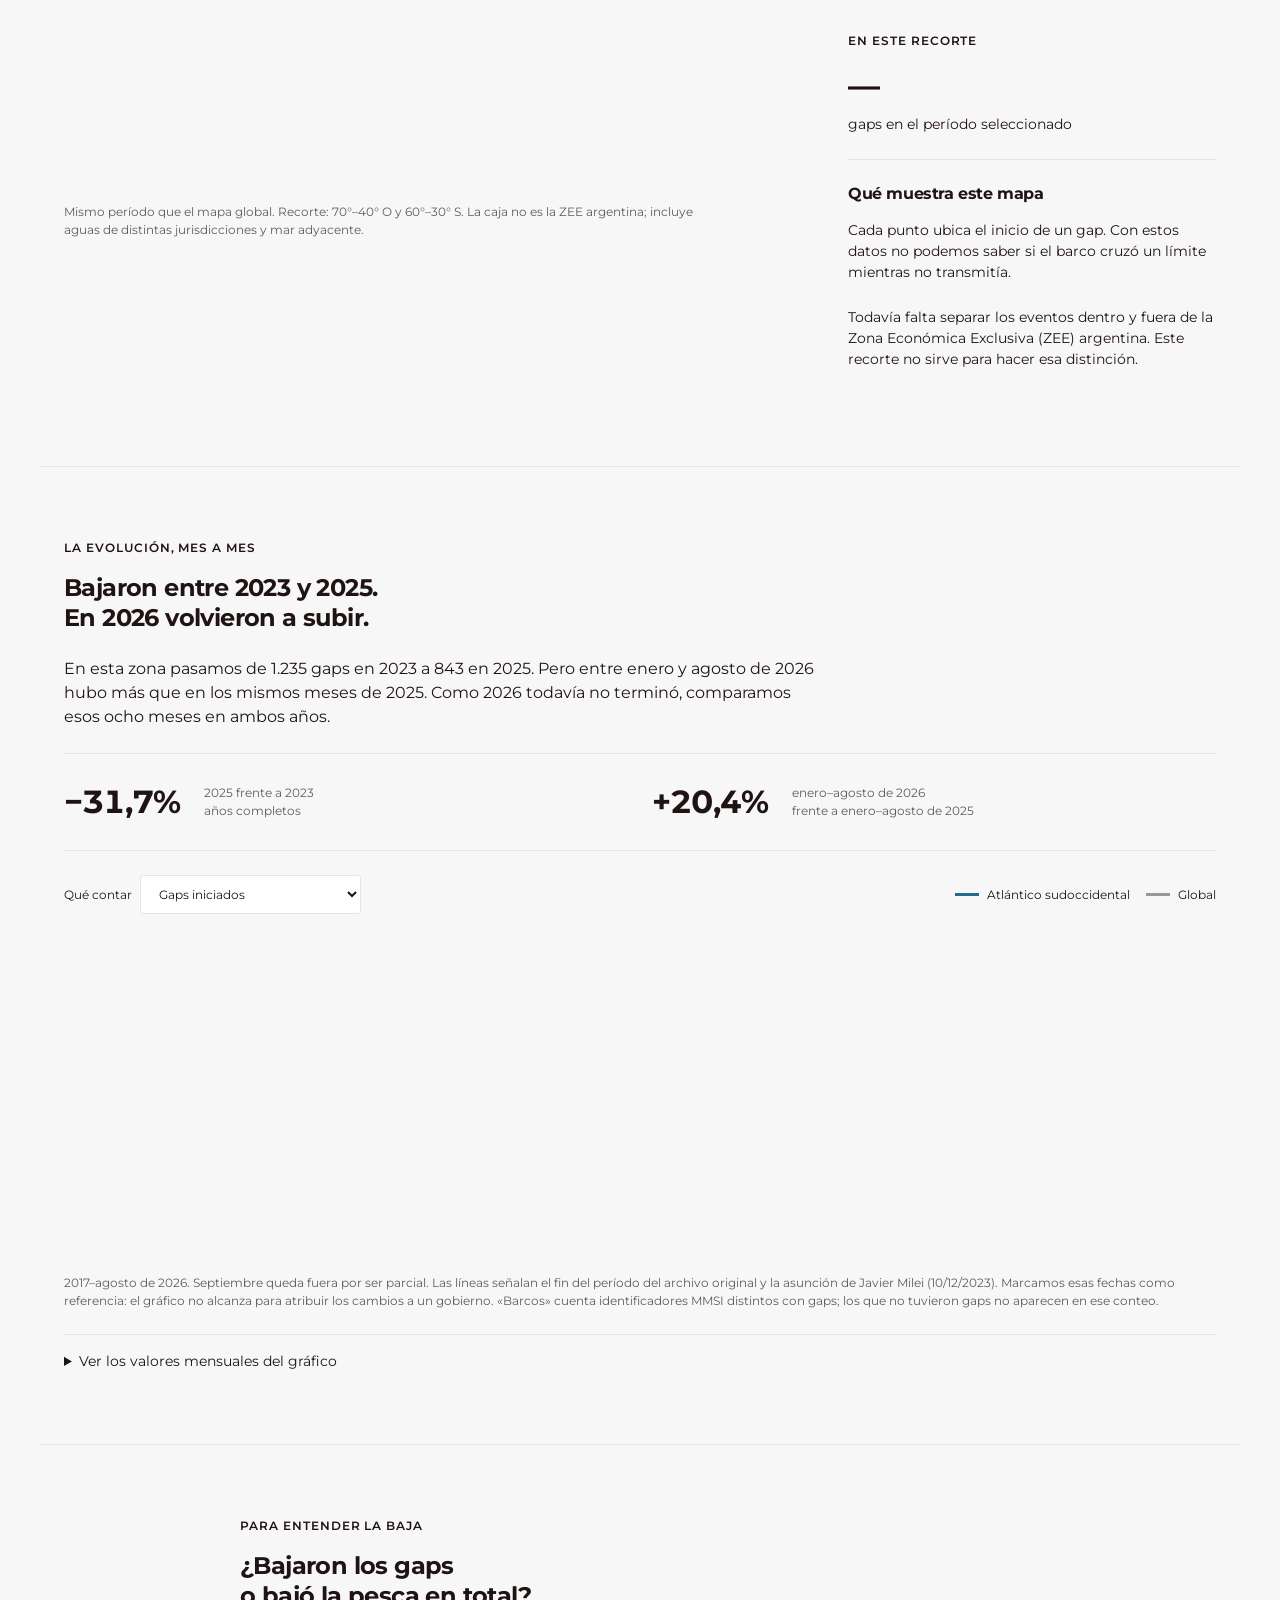
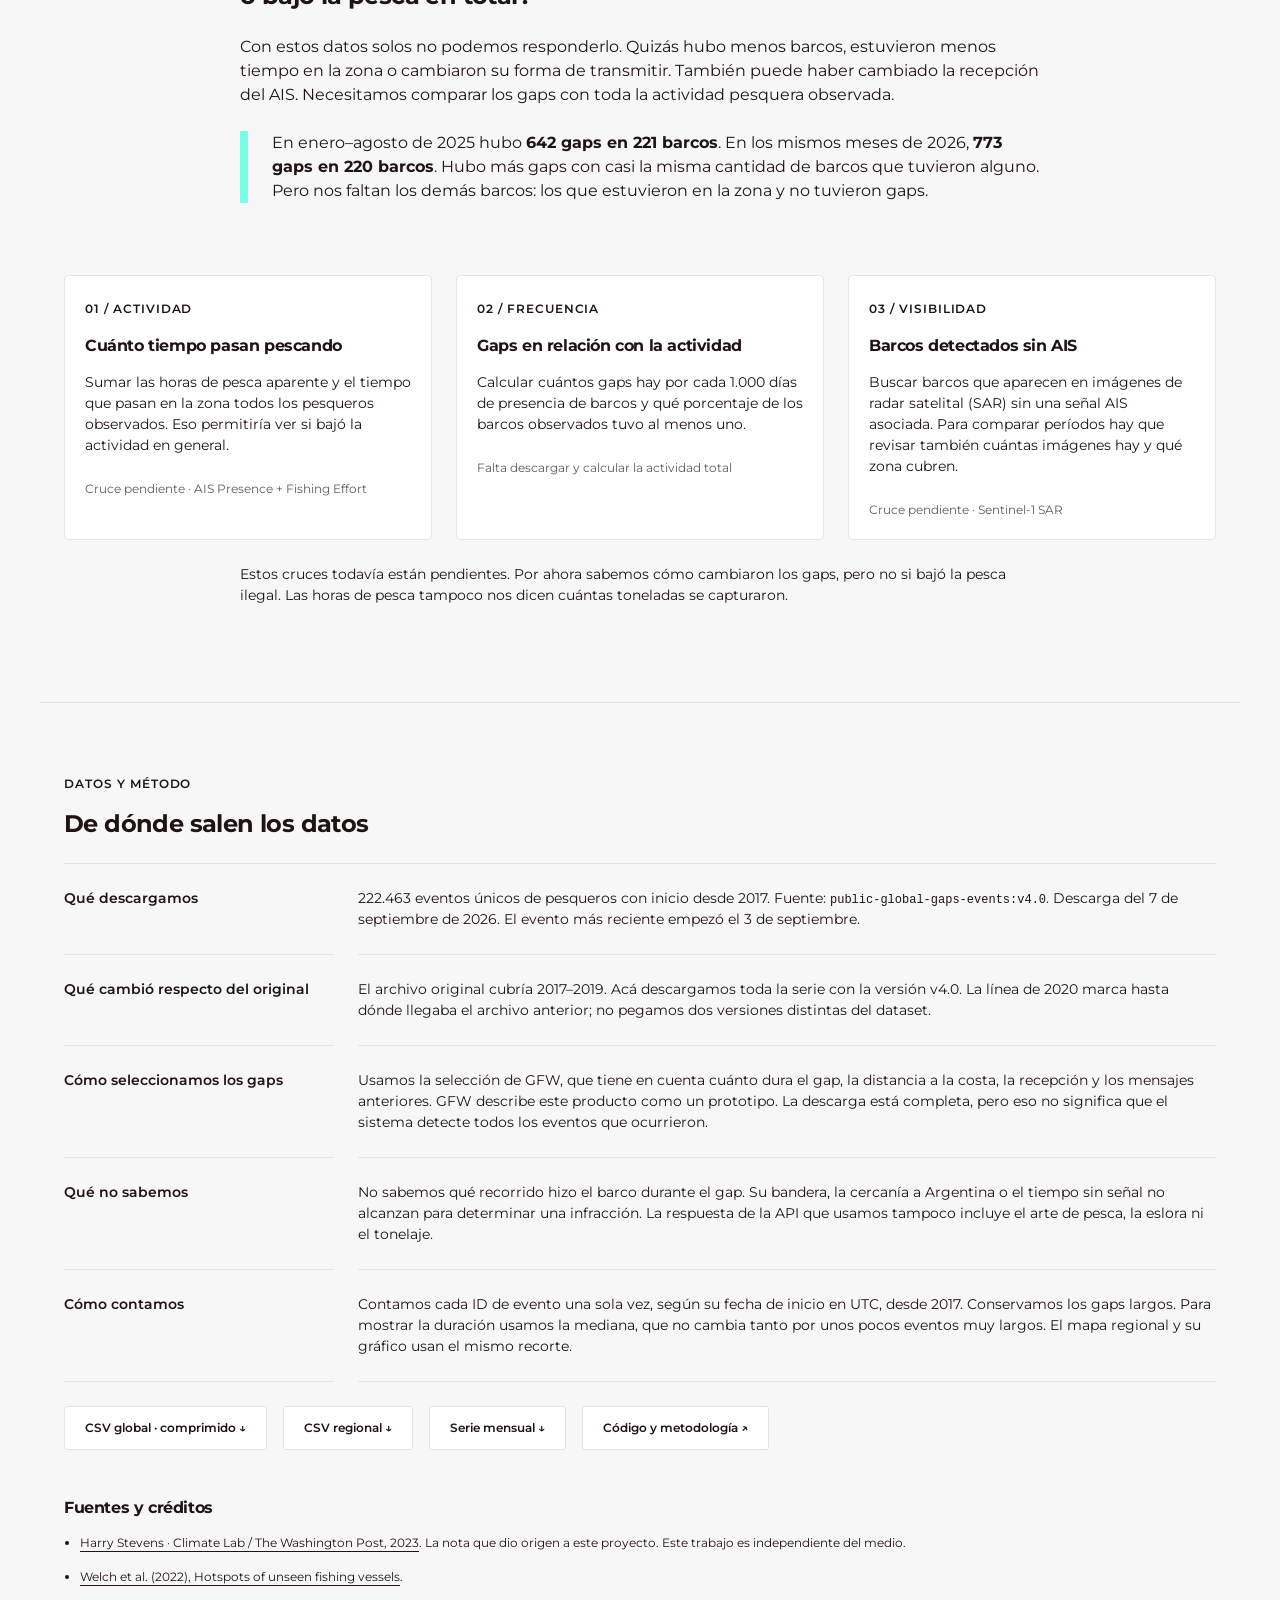
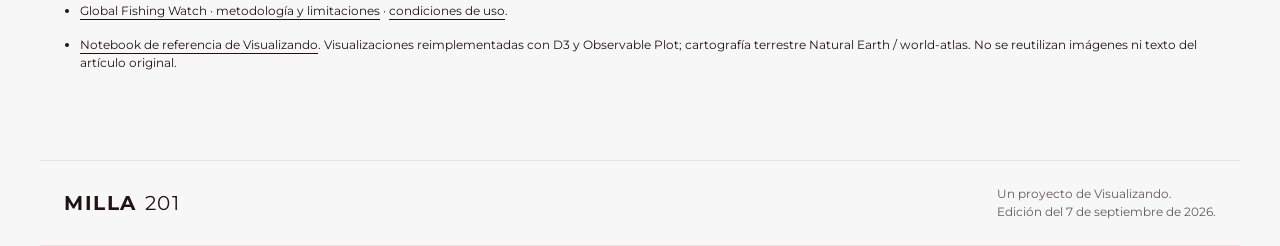
==== commit a0ea894b: "Overlay global reference behind regional timeline with explicit count scaling" ====
--- a/docs/index.html
+++ b/docs/index.html
@@ -9,7 +9,7 @@
 <section class="reading explainer"><p class="eyebrow">QUÉ ESTAMOS MIRANDO</p><h2>¿Qué es un gap de AIS?</h2><p>El AIS es el sistema que transmite la identidad y la posición de un barco. Cuando esa señal deja de llegar durante un tiempo, queda un intervalo sin datos: un «gap». A veces se habla de «apagadas de radar», pero lo que falta acá es la señal AIS. Global Fishing Watch selecciona interrupciones que podrían ser intencionales. <strong>Eso, por sí solo, no prueba pesca ilegal</strong>.</p><div class="sequence"><div><b>01</b><h3>Última posición</h3><p>Sabemos dónde estaba cuando comenzó el gap.</p></div><div><b>02</b><h3>Intervalo sin señal</h3><p>Durante ese tiempo no sabemos por dónde pasó.</p></div><div><b>03</b><h3>Reaparición</h3><p>Sabemos dónde volvió a transmitir, pero no qué recorrido hizo.</p></div></div></section>
 <section id="argentina" class="regional"><div class="reading"><p class="eyebrow">CERCA DE ARGENTINA</p><h2>¿Qué pasa cerca de Argentina?</h2><p>Para mirar la zona usamos un recorte amplio del Atlántico sudoccidental. Contamos los gaps que <strong>empiezan</strong> dentro de ese rectángulo. Incluye parte del mar argentino, aguas de otras jurisdicciones y aguas internacionales.</p></div><div class="region-layout"><div><div id="region-map" class="map" role="img" aria-label="Inicios de gaps en el Atlántico sudoccidental"></div><p class="figure-note">Mismo período que el mapa global. Recorte: 70°–40° O y 60°–30° S. La caja no es la ZEE argentina; incluye aguas de distintas jurisdicciones y mar adyacente.</p></div><aside><p class="eyebrow">EN ESTE RECORTE</p><p class="big" id="region-count">—</p><p>gaps en el período seleccionado</p><hr><h3>Qué muestra este mapa</h3><p>Cada punto ubica el inicio de un gap. Con estos datos no podemos saber si el barco cruzó un límite mientras no transmitía.</p><p>Todavía falta separar los eventos dentro y fuera de la Zona Económica Exclusiva (ZEE) argentina. Este recorte no sirve para hacer esa distinción.</p></aside></div></section>
 <section class="reading wide"><p class="eyebrow">LA EVOLUCIÓN, MES A MES</p><h2>Bajaron entre 2023 y 2025.<br>En 2026 volvieron a subir.</h2><p>En esta zona pasamos de 1.235 gaps en 2023 a 843 en 2025. Pero entre enero y agosto de 2026 hubo más que en los mismos meses de 2025. Como 2026 todavía no terminó, comparamos esos ocho meses en ambos años.</p><div class="stat-row"><div><strong>−31,7%</strong><span>2025 frente a 2023<br>años completos</span></div><div><strong>+20,4%</strong><span>enero–agosto de 2026<br>frente a enero–agosto de 2025</span></div></div>
-<div class="chart-toolbar"><label>Qué contar <select id="metric"><option value="events">Gaps iniciados</option><option value="vessels">Barcos con al menos un gap</option><option value="medianHours">Duración mediana del gap</option></select></label><label><input type="checkbox" id="show-global"> Comparar con la serie global</label></div><div id="timeline" class="chart" aria-live="polite"></div><div id="global-timeline" class="chart" hidden></div><p class="figure-note">2017–agosto de 2026. Septiembre queda fuera por ser parcial. Las líneas señalan el fin del período del archivo original y la asunción de Javier Milei (10/12/2023). Marcamos esas fechas como referencia: el gráfico no alcanza para atribuir los cambios a un gobierno. «Barcos» cuenta identificadores MMSI distintos con gaps; los que no tuvieron gaps no aparecen en ese conteo.</p><details><summary>Ver los valores mensuales del gráfico</summary><div class="table-wrap"><table id="monthly-table"><caption>Atlántico sudoccidental · datos mensuales</caption><thead><tr><th>Mes</th><th>Gaps</th><th>Barcos con gaps</th><th>Mediana (horas)</th></tr></thead><tbody></tbody></table></div></details></section>
+<div class="chart-toolbar"><label>Qué contar <select id="metric"><option value="events">Gaps iniciados</option><option value="vessels">Barcos con al menos un gap</option><option value="medianHours">Duración mediana del gap</option></select></label><div class="timeline-legend" aria-label="Series del gráfico"><span><i class="regional-key"></i>Atlántico sudoccidental</span><span><i class="global-key"></i><span id="global-series-label">Global</span></span></div></div><div id="timeline" class="chart" aria-live="polite"></div><p id="scale-note" class="figure-note"></p><p class="figure-note">2017–agosto de 2026. Septiembre queda fuera por ser parcial. Las líneas señalan el fin del período del archivo original y la asunción de Javier Milei (10/12/2023). Marcamos esas fechas como referencia: el gráfico no alcanza para atribuir los cambios a un gobierno. «Barcos» cuenta identificadores MMSI distintos con gaps; los que no tuvieron gaps no aparecen en ese conteo.</p><details><summary>Ver los valores mensuales del gráfico</summary><div class="table-wrap"><table id="monthly-table"><caption>Atlántico sudoccidental · datos mensuales</caption><thead><tr><th>Mes</th><th>Gaps</th><th>Barcos con gaps</th><th>Mediana (horas)</th></tr></thead><tbody></tbody></table></div></details></section>
 <section id="contexto" class="context"><div class="reading"><p class="eyebrow">PARA ENTENDER LA BAJA</p><h2>¿Bajaron los gaps<br>o bajó la pesca en total?</h2><p>Con estos datos solos no podemos responderlo. Quizás hubo menos barcos, estuvieron menos tiempo en la zona o cambiaron su forma de transmitir. También puede haber cambiado la recepción del AIS. Necesitamos comparar los gaps con toda la actividad pesquera observada.</p><p class="callout">En enero–agosto de 2025 hubo <strong>642 gaps en 221 barcos</strong>. En los mismos meses de 2026, <strong>773 gaps en 220 barcos</strong>. Hubo más gaps con casi la misma cantidad de barcos que tuvieron alguno. Pero nos faltan los demás barcos: los que estuvieron en la zona y no tuvieron gaps.</p></div><div class="question-grid"><article><span>01 / ACTIVIDAD</span><h3>Cuánto tiempo pasan pescando</h3><p>Sumar las horas de pesca aparente y el tiempo que pasan en la zona todos los pesqueros observados. Eso permitiría ver si bajó la actividad en general.</p><p class="status">Cruce pendiente · AIS Presence + Fishing Effort</p></article><article><span>02 / FRECUENCIA</span><h3>Gaps en relación con la actividad</h3><p>Calcular cuántos gaps hay por cada 1.000 días de presencia de barcos y qué porcentaje de los barcos observados tuvo al menos uno.</p><p class="status">Falta descargar y calcular la actividad total</p></article><article><span>03 / VISIBILIDAD</span><h3>Barcos detectados sin AIS</h3><p>Buscar barcos que aparecen en imágenes de radar satelital (SAR) sin una señal AIS asociada. Para comparar períodos hay que revisar también cuántas imágenes hay y qué zona cubren.</p><p class="status">Cruce pendiente · Sentinel-1 SAR</p></article></div><div class="reading"><p>Estos cruces todavía están pendientes. Por ahora sabemos cómo cambiaron los gaps, pero no si bajó la pesca ilegal. Las horas de pesca tampoco nos dicen cuántas toneladas se capturaron.</p></div></section>
 <section id="metodo" class="reading wide methodology"><p class="eyebrow">DATOS Y MÉTODO</p><h2>De dónde salen los datos</h2><dl><dt>Qué descargamos</dt><dd>222.463 eventos únicos de pesqueros con inicio desde 2017. Fuente: <code>public-global-gaps-events:v4.0</code>. Descarga del 7 de septiembre de 2026. El evento más reciente empezó el 3 de septiembre.</dd><dt>Qué cambió respecto del original</dt><dd>El archivo original cubría 2017–2019. Acá descargamos toda la serie con la versión v4.0. La línea de 2020 marca hasta dónde llegaba el archivo anterior; no pegamos dos versiones distintas del dataset.</dd><dt>Cómo seleccionamos los gaps</dt><dd>Usamos la selección de GFW, que tiene en cuenta cuánto dura el gap, la distancia a la costa, la recepción y los mensajes anteriores. GFW describe este producto como un prototipo. La descarga está completa, pero eso no significa que el sistema detecte todos los eventos que ocurrieron.</dd><dt>Qué no sabemos</dt><dd>No sabemos qué recorrido hizo el barco durante el gap. Su bandera, la cercanía a Argentina o el tiempo sin señal no alcanzan para determinar una infracción. La respuesta de la API que usamos tampoco incluye el arte de pesca, la eslora ni el tonelaje.</dd><dt>Cómo contamos</dt><dd>Contamos cada ID de evento una sola vez, según su fecha de inicio en UTC, desde 2017. Conservamos los gaps largos. Para mostrar la duración usamos la mediana, que no cambia tanto por unos pocos eventos muy largos. El mapa regional y su gráfico usan el mismo recorte.</dd></dl>
 <div class="downloads"><a href="data/ais_disabling_events_2017_2026.csv.gz" download>CSV global · comprimido ↓</a><a href="data/ais_disabling_events_atlantico.csv" download>CSV regional ↓</a><a href="data/monthly.csv" download>Serie mensual ↓</a><a href="https://github.com/visualizando/milla201">Código y metodología ↗</a></div>
--- a/docs/css/style.css
+++ b/docs/css/style.css
@@ -10,3 +10,5 @@
 .callout{border-left:var(--space-sm) solid var(--color-secondary);padding-left:var(--space-lg);margin-top:var(--space-lg)}.question-grid{display:grid;grid-template-columns:repeat(3,minmax(0,1fr));gap:var(--gutter);margin:var(--space-lg) 0}.question-grid article{background:var(--color-surface);border:1px solid var(--color-border);border-radius:var(--radius-md);padding:20px}.question-grid p{font-size:.875rem}.question-grid .status{font-size:.75rem;color:var(--color-muted);margin:0}.context>.reading:last-child{padding-bottom:0;font-size:.875rem}.methodology dl{display:grid;grid-template-columns:repeat(var(--cols),minmax(0,1fr));column-gap:var(--gutter);border-top:1px solid var(--color-border)}dt,dd{margin:0;padding:var(--space-lg) 0;border-bottom:1px solid var(--color-border);font-size:.875rem}dt{grid-column:1/4;font-weight:600}dd{grid-column:4/-1}code{font-size:.75rem;overflow-wrap:anywhere}.downloads{display:flex;flex-wrap:wrap;gap:var(--space-md);margin:var(--space-lg) 0 calc(var(--space-lg)*2)}.downloads a{border:1px solid var(--color-border);border-radius:var(--radius-sm);background:var(--color-surface);padding:12px 20px;font-size:.75rem;text-decoration:none;font-weight:600}.downloads a:hover{border-color:var(--color-primary);text-decoration:underline}.sources{font-size:.75rem;padding-left:var(--space-md)}.sources li{margin-bottom:var(--space-md)}footer{border-top:1px solid var(--color-border)}footer p{font-size:.75rem;color:var(--color-muted);margin:0}#error{position:fixed;bottom:0;left:0;right:0;background:var(--color-surface);color:var(--color-primary);border-top:2px solid var(--color-tertiary);padding:var(--space-lg);z-index:20}.loading{padding:calc(var(--space-lg)*3) 0;text-align:center;font-size:.875rem;color:var(--color-muted)}
 @media(max-width:760px){:root{--margin:16px;--gutter:16px}header{align-items:flex-start;flex-direction:column}nav{gap:var(--space-md)}.intro h1,.intro .deck,.intro .origin{grid-column:1/-1;grid-row:auto}.intro h1{margin-bottom:var(--space-lg)}.opening,.regional,.context,.reading{padding-top:calc(var(--space-lg)*2);padding-bottom:calc(var(--space-lg)*2)}.map-top{align-items:flex-start;flex-direction:column}.map-top label{width:100%;flex-wrap:wrap}.map-top select{width:100%}.map-bottom{align-items:flex-start}.legend i{width:64px}.region-layout>div,.region-layout aside{grid-column:1/-1}.sequence,.question-grid{grid-template-columns:1fr}.sequence>div{border-bottom:1px solid var(--color-border);padding-bottom:var(--space-md)}.stat-row>div{display:block}.stat-row strong,.stat-row span{display:block}.chart-toolbar{align-items:flex-start}.chart-toolbar label{flex-wrap:wrap}.methodology dl{display:block}dt{border:0;padding-bottom:var(--space-sm)}dd{padding-top:0}footer{align-items:flex-start;flex-direction:column}}
 @media(prefers-reduced-motion:reduce){html{scroll-behavior:auto}}
+
+.timeline-legend{display:flex;flex-wrap:wrap;gap:var(--space-md);font-size:.75rem}.timeline-legend>span{display:flex;align-items:center;gap:var(--space-sm)}.timeline-legend i{display:inline-block;width:24px;height:3px}.regional-key{background:#286b8b}.global-key{background:#93999d}
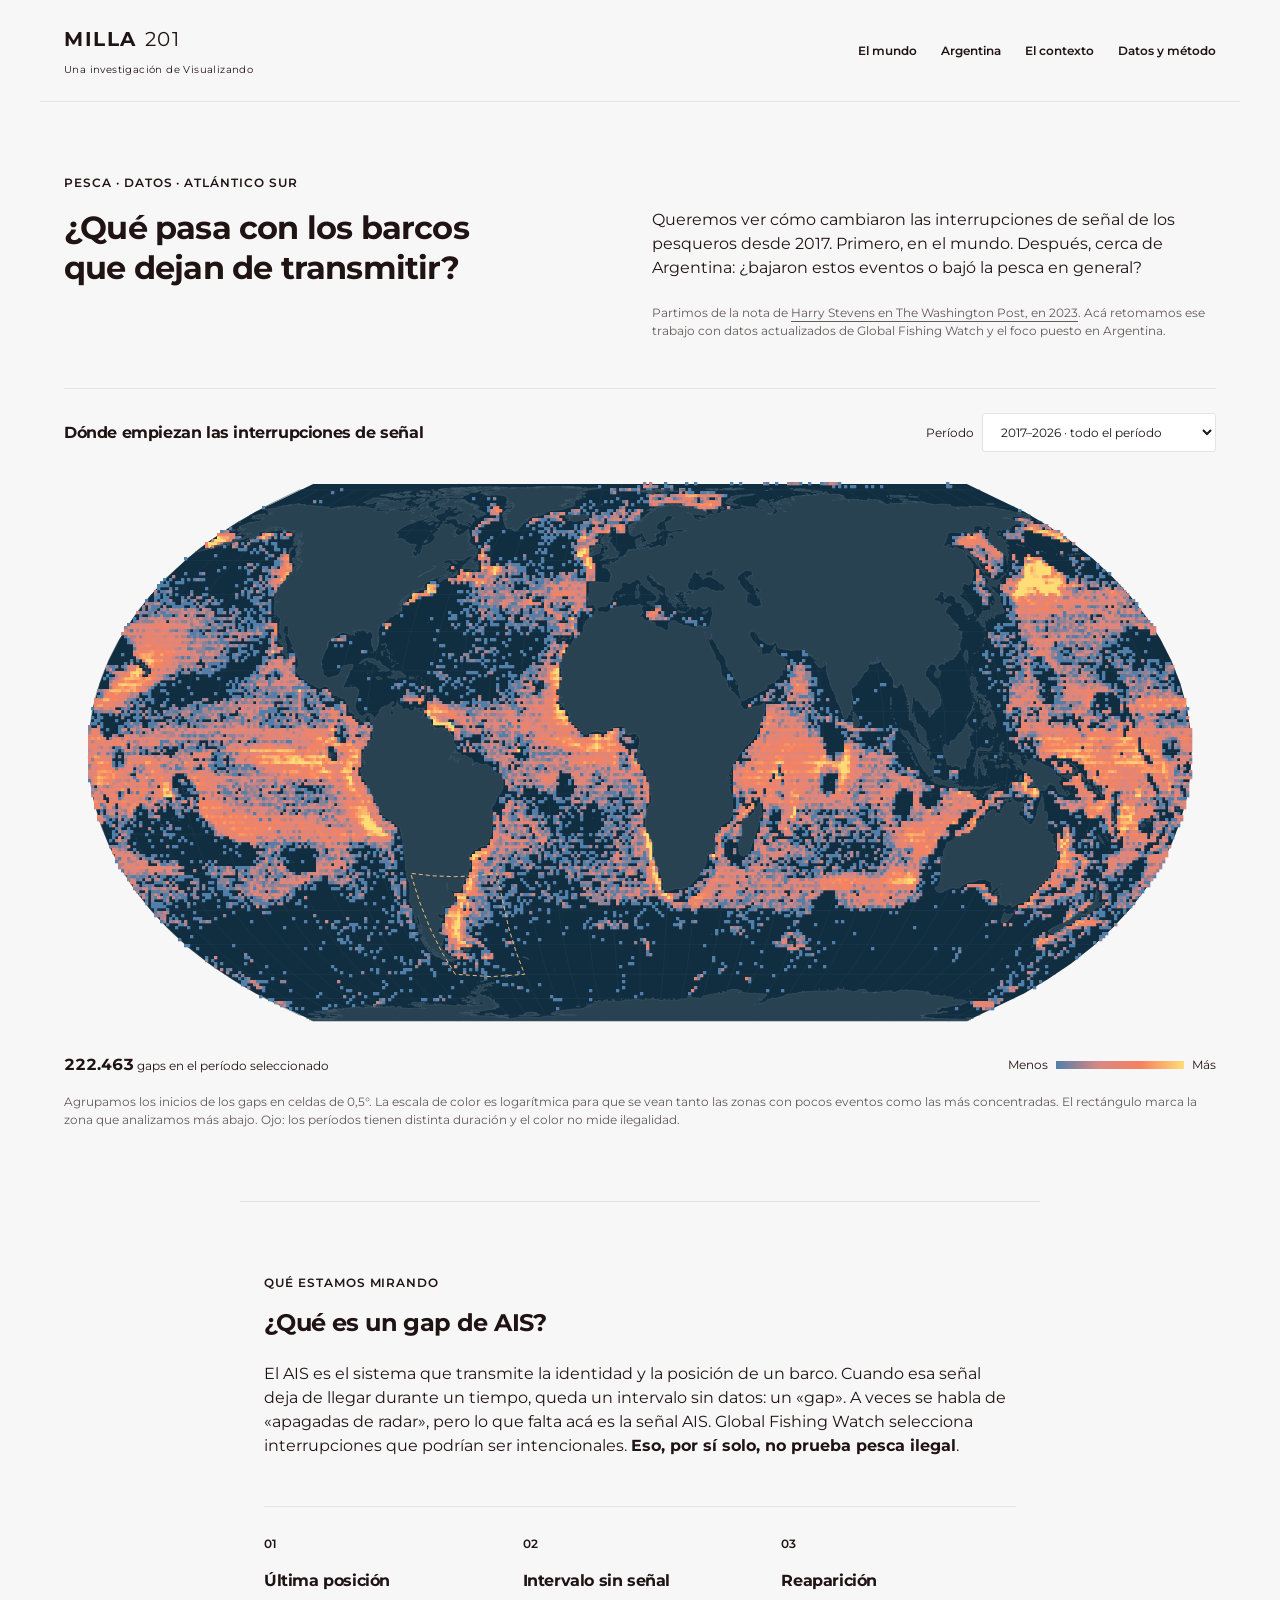
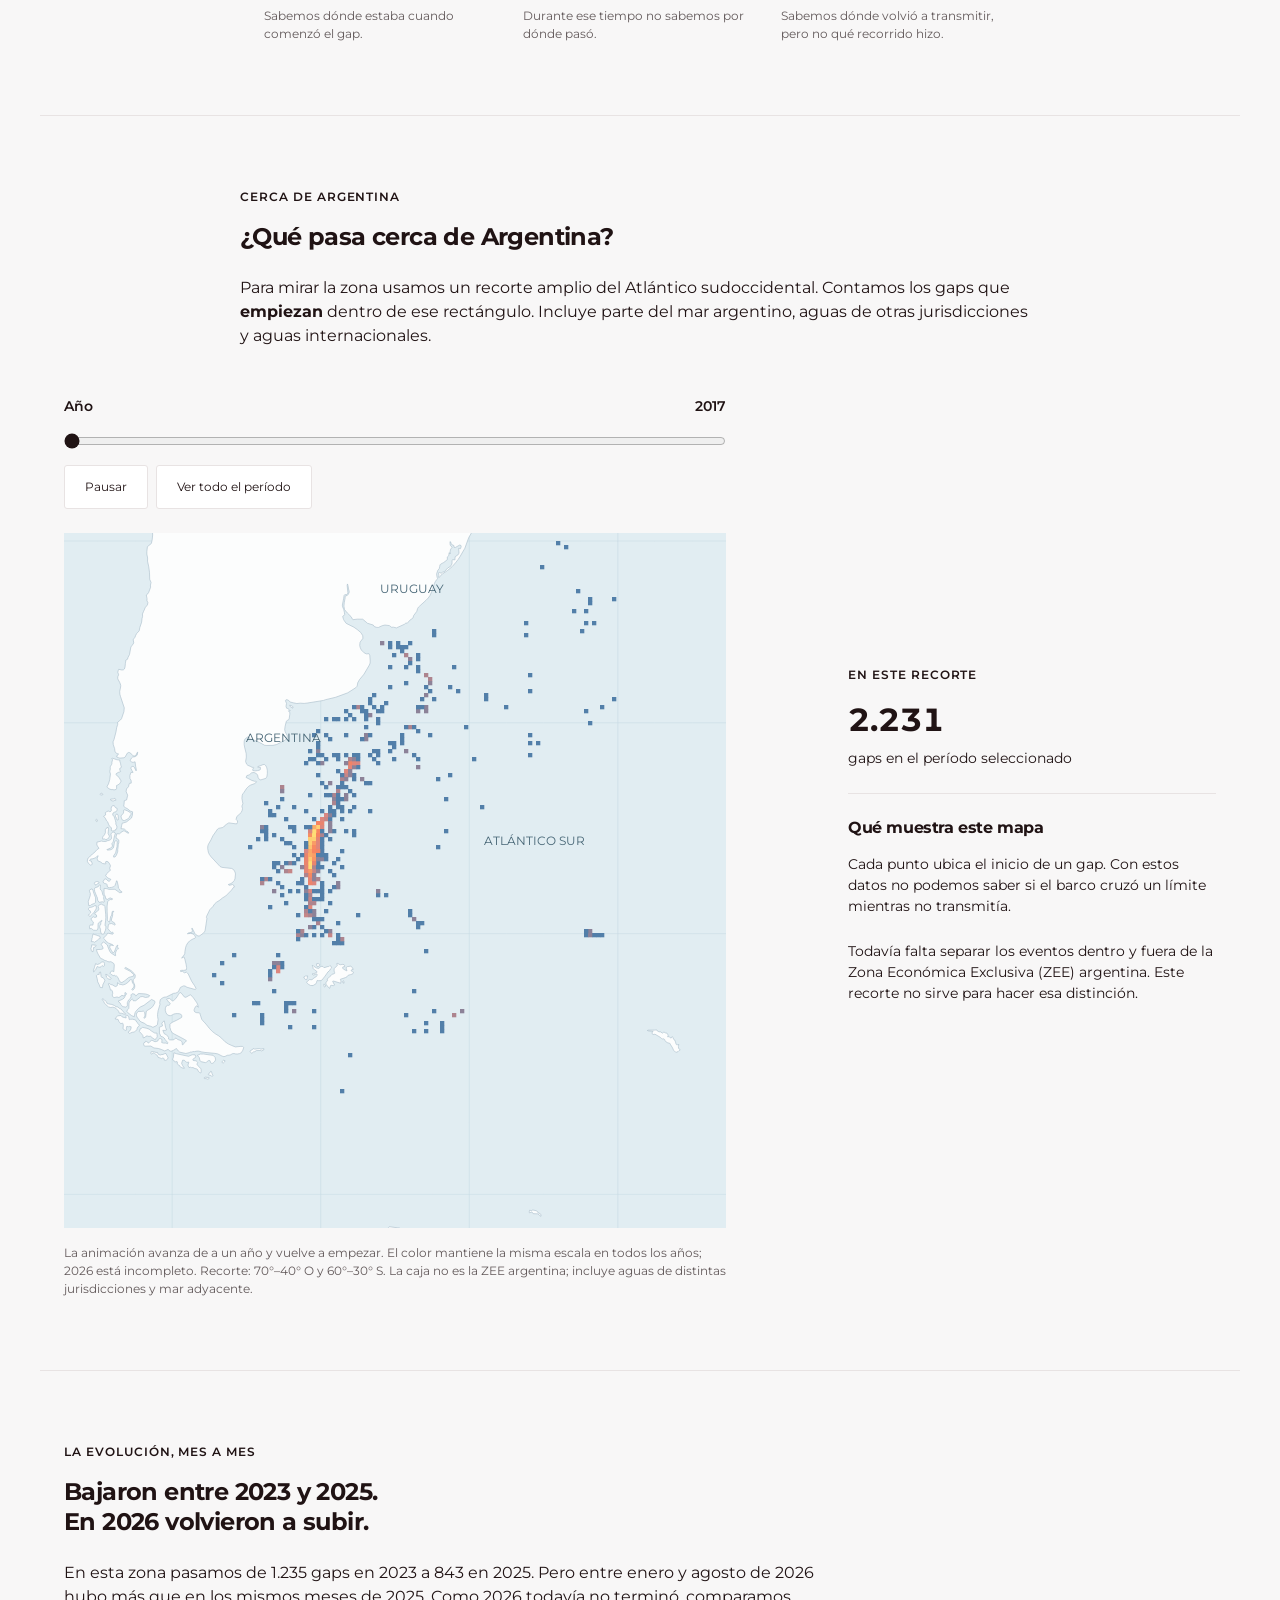
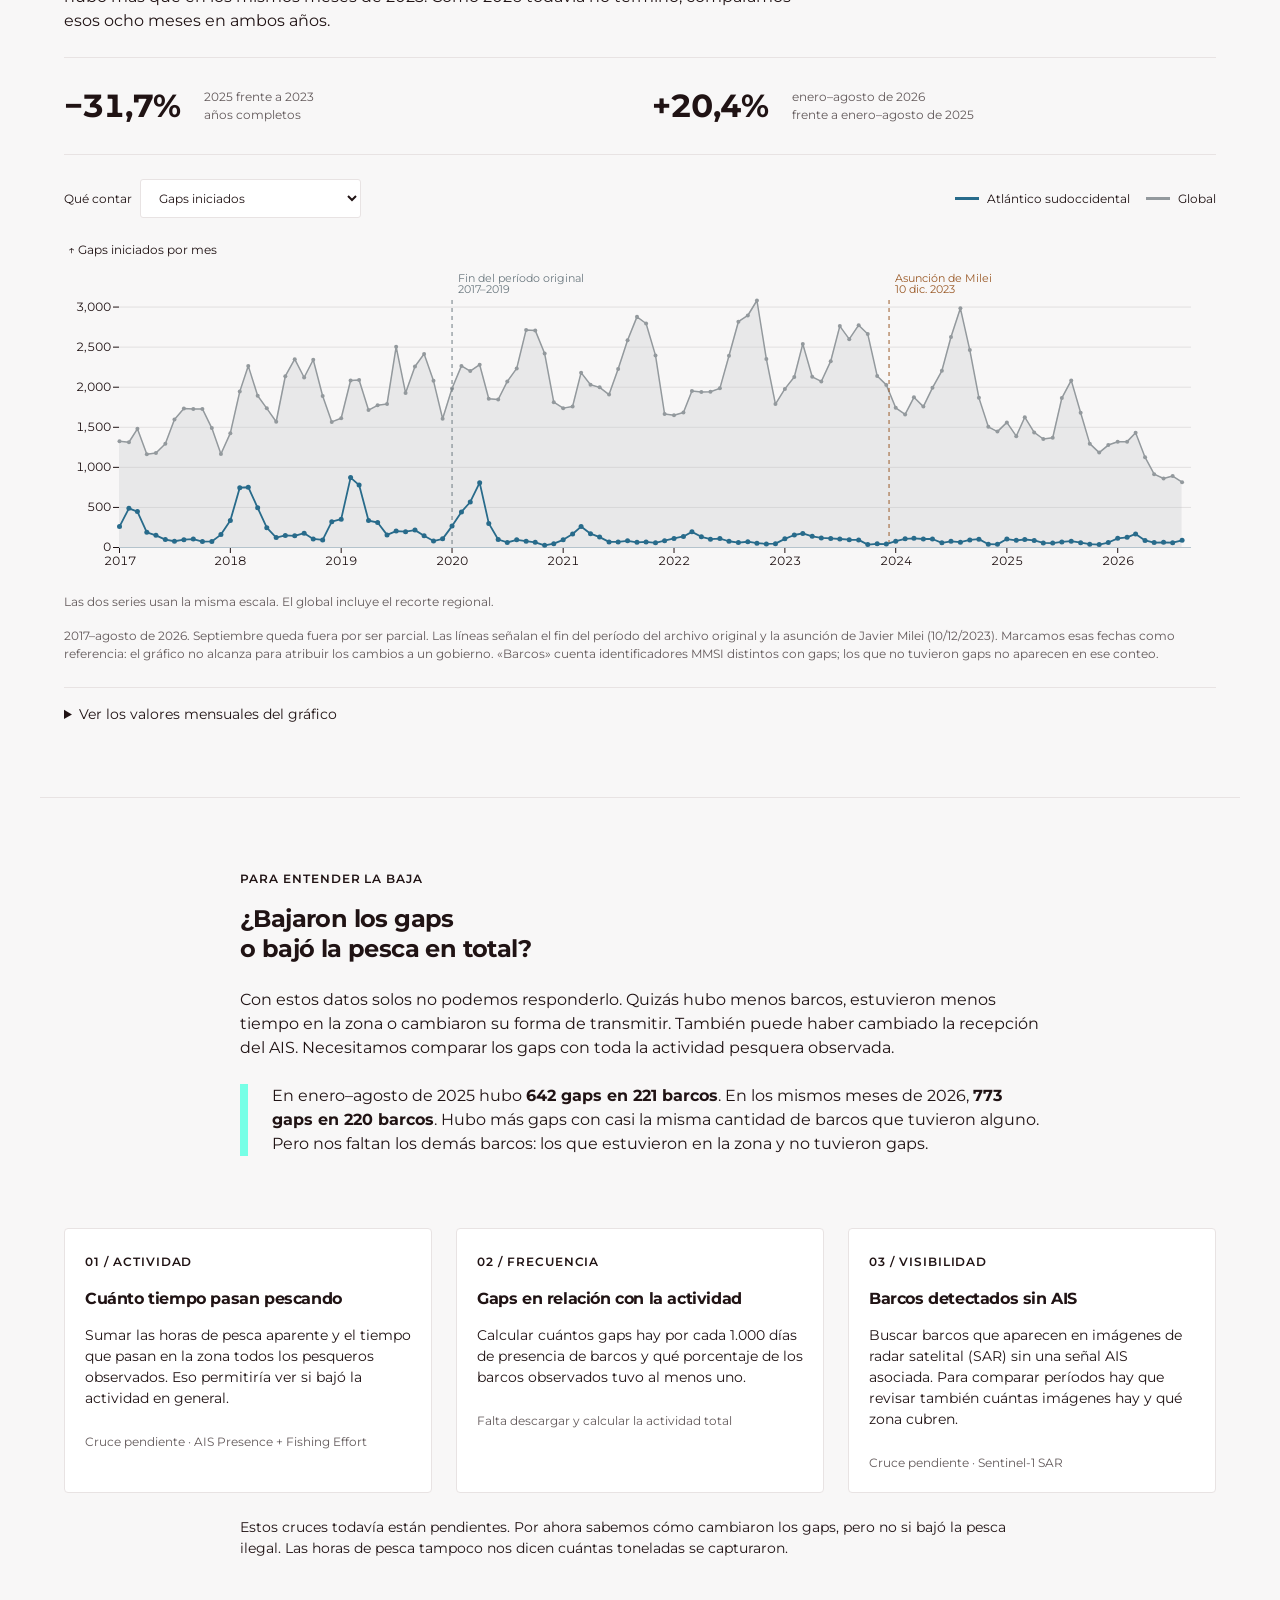
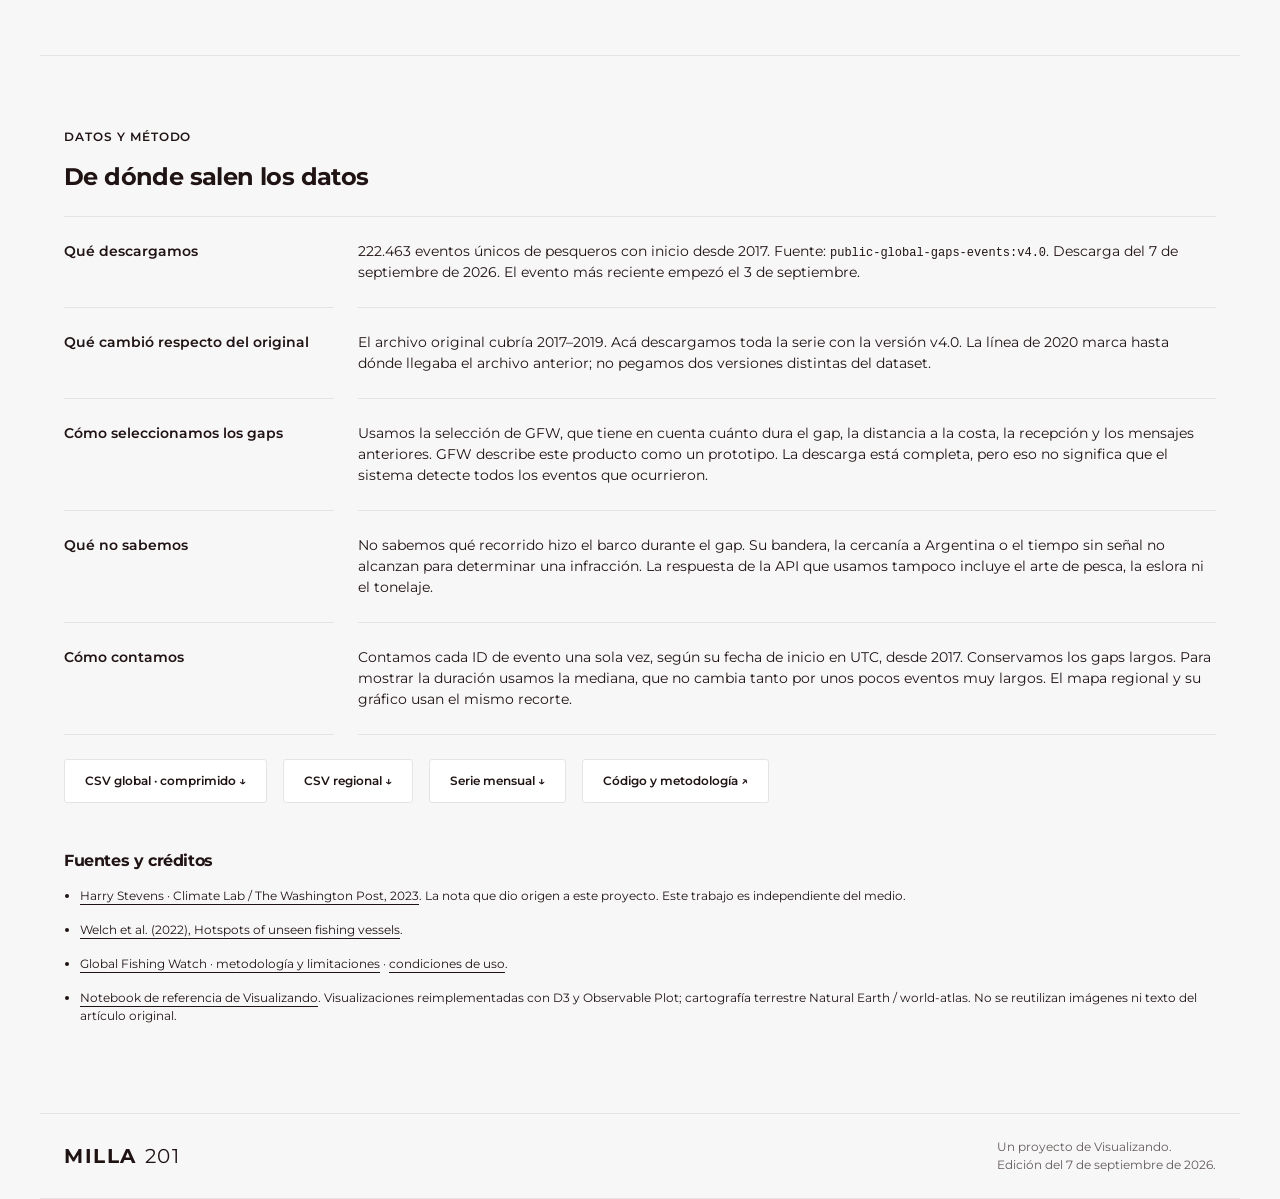
==== commit a5c2c2cc: "Animate regional map by year with slider and playback controls" ====
--- a/docs/index.html
+++ b/docs/index.html
@@ -7,7 +7,7 @@
 <div class="map-top"><h2>Dónde empiezan las interrupciones de señal</h2><label>Período <select id="period"><option value="all">2017–2026 · todo el período</option><option value="2017-2019">2017–2019 · período original</option><option value="2020-2022">2020–2022</option><option value="2023-2025">2023–2025</option><option value="2026">2026 · hasta el 3 de septiembre</option></select></label></div>
 <div id="global-map" class="map global" role="img" aria-label="Mapa mundial de inicios de gaps AIS"><p class="loading">Cargando las posiciones…</p></div><div class="map-bottom"><p><strong id="global-count">—</strong> gaps en el período seleccionado</p><div class="legend"><span>Menos</span><i></i><span>Más</span></div></div><p class="figure-note">Agrupamos los inicios de los gaps en celdas de 0,5°. La escala de color es logarítmica para que se vean tanto las zonas con pocos eventos como las más concentradas. El rectángulo marca la zona que analizamos más abajo. Ojo: los períodos tienen distinta duración y el color no mide ilegalidad.</p></section>
 <section class="reading explainer"><p class="eyebrow">QUÉ ESTAMOS MIRANDO</p><h2>¿Qué es un gap de AIS?</h2><p>El AIS es el sistema que transmite la identidad y la posición de un barco. Cuando esa señal deja de llegar durante un tiempo, queda un intervalo sin datos: un «gap». A veces se habla de «apagadas de radar», pero lo que falta acá es la señal AIS. Global Fishing Watch selecciona interrupciones que podrían ser intencionales. <strong>Eso, por sí solo, no prueba pesca ilegal</strong>.</p><div class="sequence"><div><b>01</b><h3>Última posición</h3><p>Sabemos dónde estaba cuando comenzó el gap.</p></div><div><b>02</b><h3>Intervalo sin señal</h3><p>Durante ese tiempo no sabemos por dónde pasó.</p></div><div><b>03</b><h3>Reaparición</h3><p>Sabemos dónde volvió a transmitir, pero no qué recorrido hizo.</p></div></div></section>
-<section id="argentina" class="regional"><div class="reading"><p class="eyebrow">CERCA DE ARGENTINA</p><h2>¿Qué pasa cerca de Argentina?</h2><p>Para mirar la zona usamos un recorte amplio del Atlántico sudoccidental. Contamos los gaps que <strong>empiezan</strong> dentro de ese rectángulo. Incluye parte del mar argentino, aguas de otras jurisdicciones y aguas internacionales.</p></div><div class="region-layout"><div><div id="region-map" class="map" role="img" aria-label="Inicios de gaps en el Atlántico sudoccidental"></div><p class="figure-note">Mismo período que el mapa global. Recorte: 70°–40° O y 60°–30° S. La caja no es la ZEE argentina; incluye aguas de distintas jurisdicciones y mar adyacente.</p></div><aside><p class="eyebrow">EN ESTE RECORTE</p><p class="big" id="region-count">—</p><p>gaps en el período seleccionado</p><hr><h3>Qué muestra este mapa</h3><p>Cada punto ubica el inicio de un gap. Con estos datos no podemos saber si el barco cruzó un límite mientras no transmitía.</p><p>Todavía falta separar los eventos dentro y fuera de la Zona Económica Exclusiva (ZEE) argentina. Este recorte no sirve para hacer esa distinción.</p></aside></div></section>
+<section id="argentina" class="regional"><div class="reading"><p class="eyebrow">CERCA DE ARGENTINA</p><h2>¿Qué pasa cerca de Argentina?</h2><p>Para mirar la zona usamos un recorte amplio del Atlántico sudoccidental. Contamos los gaps que <strong>empiezan</strong> dentro de ese rectángulo. Incluye parte del mar argentino, aguas de otras jurisdicciones y aguas internacionales.</p></div><div class="region-layout"><div><div class="region-controls"><div class="region-control-heading"><label for="region-year">Año</label><output id="region-year-label" for="region-year">2017</output></div><input id="region-year" type="range" min="2017" max="2026" step="1" value="2017" aria-label="Año del mapa regional"><div class="region-control-buttons"><button id="region-play" type="button" aria-pressed="false">Reproducir</button><button id="region-all" type="button">Ver todo el período</button></div></div><div id="region-map" class="map" role="img" aria-label="Inicios de gaps en el Atlántico sudoccidental"></div><p class="figure-note">La animación avanza de a un año y vuelve a empezar. El color mantiene la misma escala en todos los años; 2026 está incompleto. Recorte: 70°–40° O y 60°–30° S. La caja no es la ZEE argentina; incluye aguas de distintas jurisdicciones y mar adyacente.</p></div><aside><p class="eyebrow">EN ESTE RECORTE</p><p class="big" id="region-count">—</p><p>gaps en el período seleccionado</p><hr><h3>Qué muestra este mapa</h3><p>Cada punto ubica el inicio de un gap. Con estos datos no podemos saber si el barco cruzó un límite mientras no transmitía.</p><p>Todavía falta separar los eventos dentro y fuera de la Zona Económica Exclusiva (ZEE) argentina. Este recorte no sirve para hacer esa distinción.</p></aside></div></section>
 <section class="reading wide"><p class="eyebrow">LA EVOLUCIÓN, MES A MES</p><h2>Bajaron entre 2023 y 2025.<br>En 2026 volvieron a subir.</h2><p>En esta zona pasamos de 1.235 gaps en 2023 a 843 en 2025. Pero entre enero y agosto de 2026 hubo más que en los mismos meses de 2025. Como 2026 todavía no terminó, comparamos esos ocho meses en ambos años.</p><div class="stat-row"><div><strong>−31,7%</strong><span>2025 frente a 2023<br>años completos</span></div><div><strong>+20,4%</strong><span>enero–agosto de 2026<br>frente a enero–agosto de 2025</span></div></div>
 <div class="chart-toolbar"><label>Qué contar <select id="metric"><option value="events">Gaps iniciados</option><option value="vessels">Barcos con al menos un gap</option><option value="medianHours">Duración mediana del gap</option></select></label><div class="timeline-legend" aria-label="Series del gráfico"><span><i class="regional-key"></i>Atlántico sudoccidental</span><span><i class="global-key"></i><span id="global-series-label">Global</span></span></div></div><div id="timeline" class="chart" aria-live="polite"></div><p id="scale-note" class="figure-note"></p><p class="figure-note">2017–agosto de 2026. Septiembre queda fuera por ser parcial. Las líneas señalan el fin del período del archivo original y la asunción de Javier Milei (10/12/2023). Marcamos esas fechas como referencia: el gráfico no alcanza para atribuir los cambios a un gobierno. «Barcos» cuenta identificadores MMSI distintos con gaps; los que no tuvieron gaps no aparecen en ese conteo.</p><details><summary>Ver los valores mensuales del gráfico</summary><div class="table-wrap"><table id="monthly-table"><caption>Atlántico sudoccidental · datos mensuales</caption><thead><tr><th>Mes</th><th>Gaps</th><th>Barcos con gaps</th><th>Mediana (horas)</th></tr></thead><tbody></tbody></table></div></details></section>
 <section id="contexto" class="context"><div class="reading"><p class="eyebrow">PARA ENTENDER LA BAJA</p><h2>¿Bajaron los gaps<br>o bajó la pesca en total?</h2><p>Con estos datos solos no podemos responderlo. Quizás hubo menos barcos, estuvieron menos tiempo en la zona o cambiaron su forma de transmitir. También puede haber cambiado la recepción del AIS. Necesitamos comparar los gaps con toda la actividad pesquera observada.</p><p class="callout">En enero–agosto de 2025 hubo <strong>642 gaps en 221 barcos</strong>. En los mismos meses de 2026, <strong>773 gaps en 220 barcos</strong>. Hubo más gaps con casi la misma cantidad de barcos que tuvieron alguno. Pero nos faltan los demás barcos: los que estuvieron en la zona y no tuvieron gaps.</p></div><div class="question-grid"><article><span>01 / ACTIVIDAD</span><h3>Cuánto tiempo pasan pescando</h3><p>Sumar las horas de pesca aparente y el tiempo que pasan en la zona todos los pesqueros observados. Eso permitiría ver si bajó la actividad en general.</p><p class="status">Cruce pendiente · AIS Presence + Fishing Effort</p></article><article><span>02 / FRECUENCIA</span><h3>Gaps en relación con la actividad</h3><p>Calcular cuántos gaps hay por cada 1.000 días de presencia de barcos y qué porcentaje de los barcos observados tuvo al menos uno.</p><p class="status">Falta descargar y calcular la actividad total</p></article><article><span>03 / VISIBILIDAD</span><h3>Barcos detectados sin AIS</h3><p>Buscar barcos que aparecen en imágenes de radar satelital (SAR) sin una señal AIS asociada. Para comparar períodos hay que revisar también cuántas imágenes hay y qué zona cubren.</p><p class="status">Cruce pendiente · Sentinel-1 SAR</p></article></div><div class="reading"><p>Estos cruces todavía están pendientes. Por ahora sabemos cómo cambiaron los gaps, pero no si bajó la pesca ilegal. Las horas de pesca tampoco nos dicen cuántas toneladas se capturaron.</p></div></section>
--- a/docs/css/style.css
+++ b/docs/css/style.css
@@ -12,3 +12,5 @@
 @media(prefers-reduced-motion:reduce){html{scroll-behavior:auto}}
 
 .timeline-legend{display:flex;flex-wrap:wrap;gap:var(--space-md);font-size:.75rem}.timeline-legend>span{display:flex;align-items:center;gap:var(--space-sm)}.timeline-legend i{display:inline-block;width:24px;height:3px}.regional-key{background:#286b8b}.global-key{background:#93999d}
+
+.region-controls{margin-bottom:var(--space-lg)}.region-control-heading{display:flex;justify-content:space-between;gap:var(--space-md);font-size:.875rem;font-weight:600}.region-controls input[type=range]{width:100%;margin:var(--space-md) 0;cursor:pointer}.region-control-buttons{display:flex;gap:var(--space-sm);flex-wrap:wrap}.region-control-buttons button{background:var(--color-surface);color:var(--color-primary);border:1px solid var(--color-border);border-radius:var(--radius-sm);padding:12px 20px;cursor:pointer;font-size:.75rem}.region-control-buttons button:hover{border-color:var(--color-primary)}
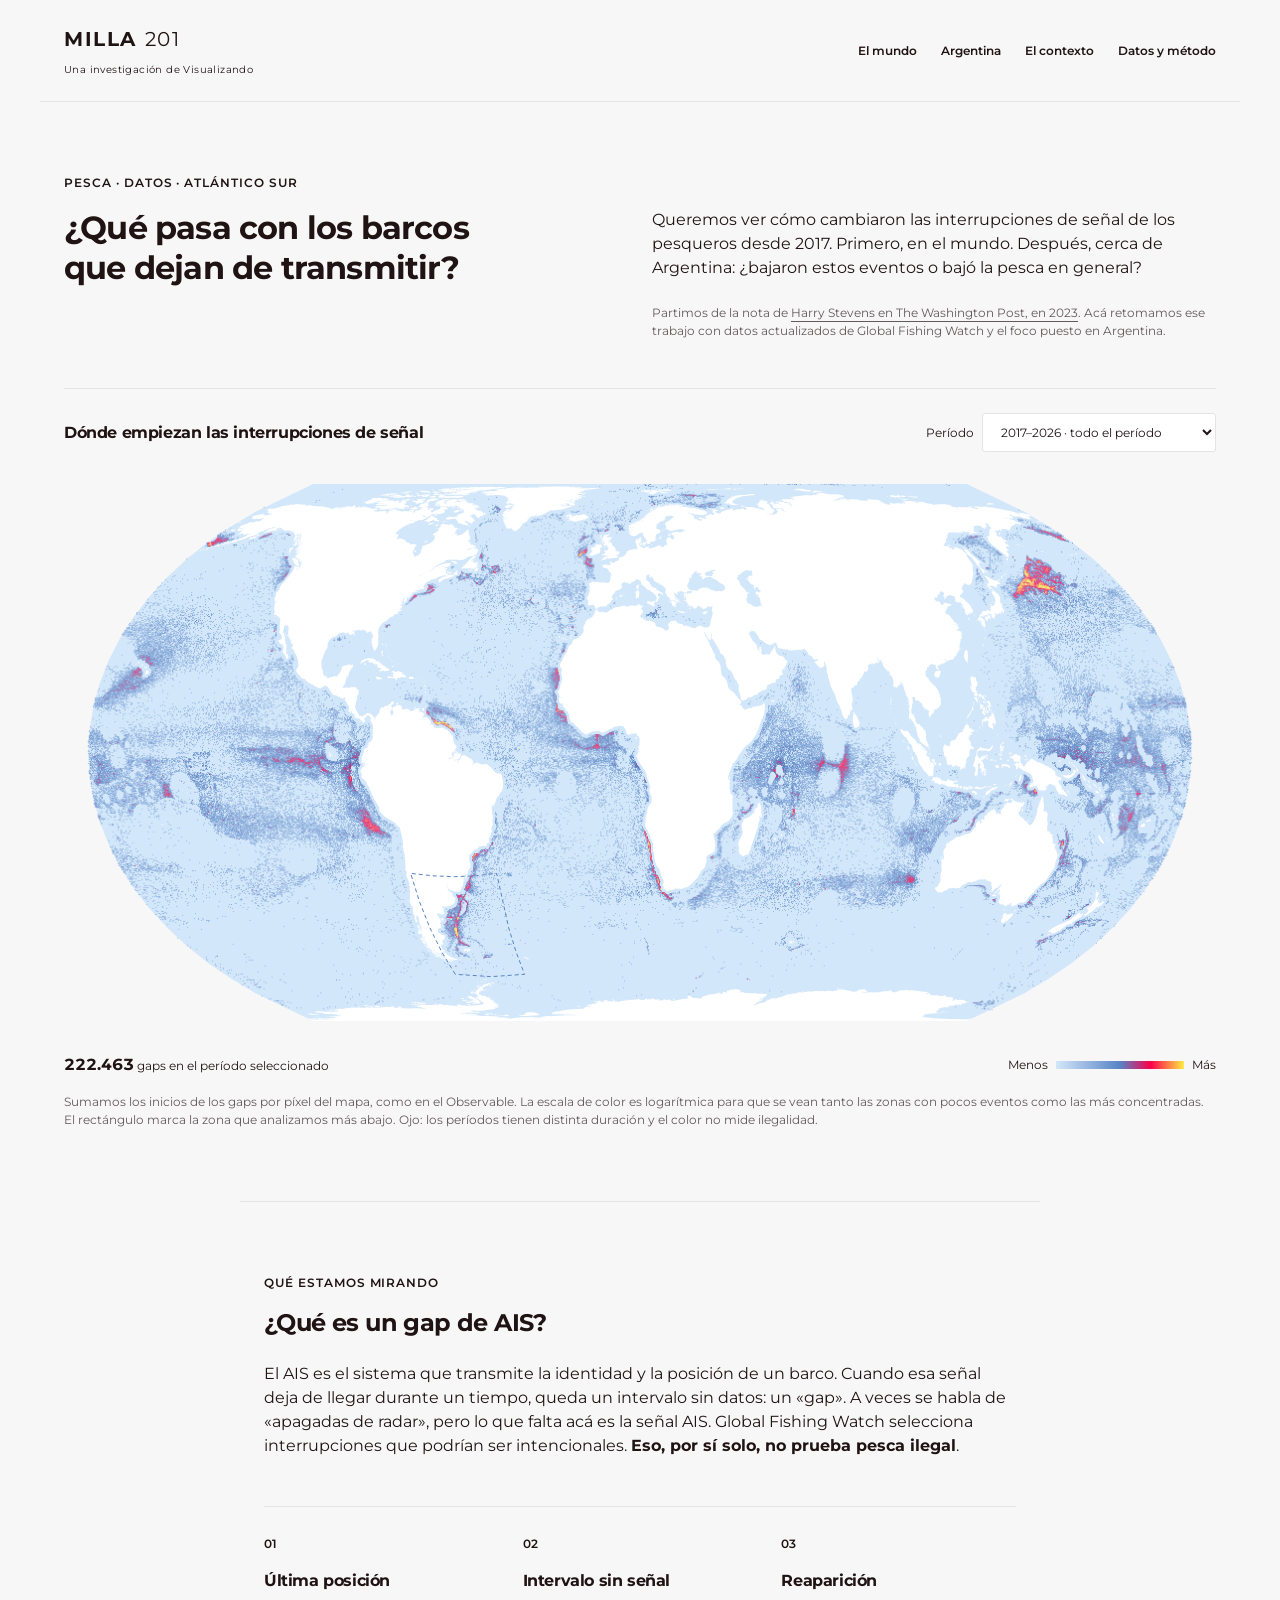
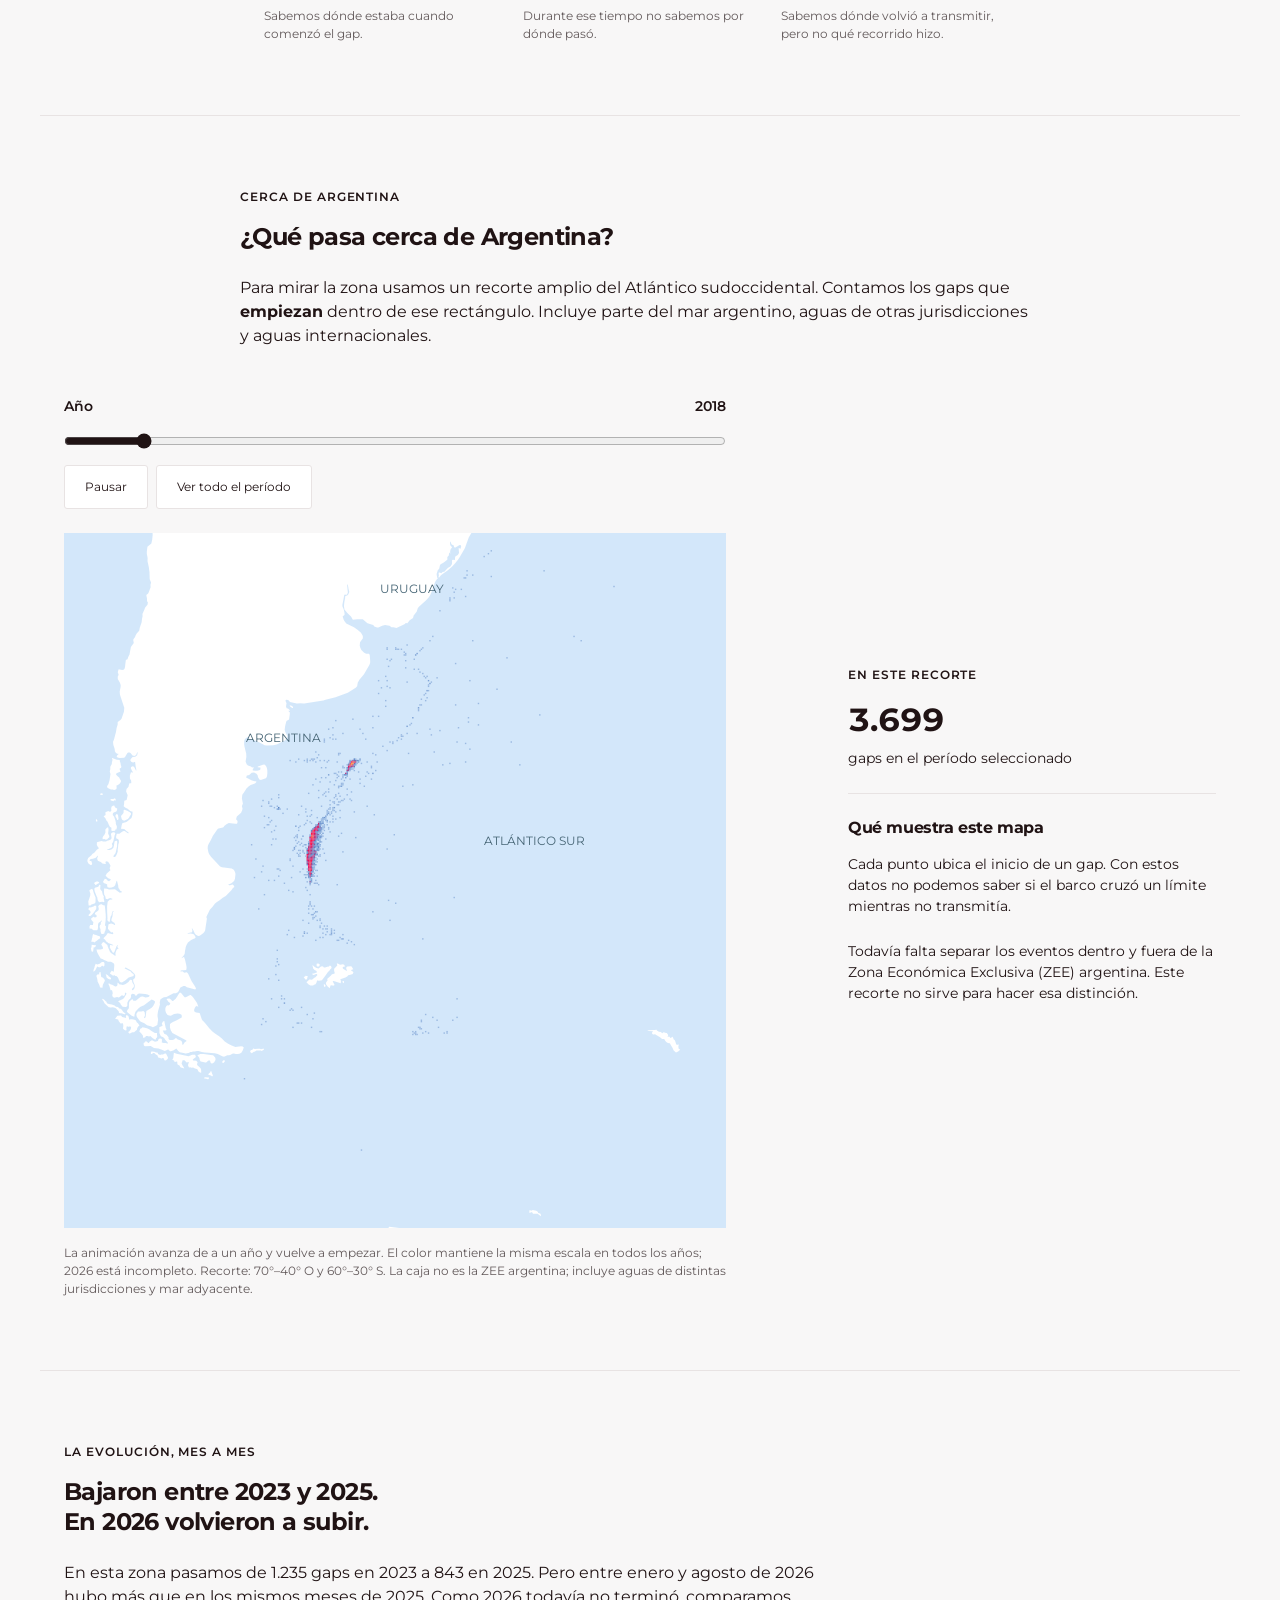
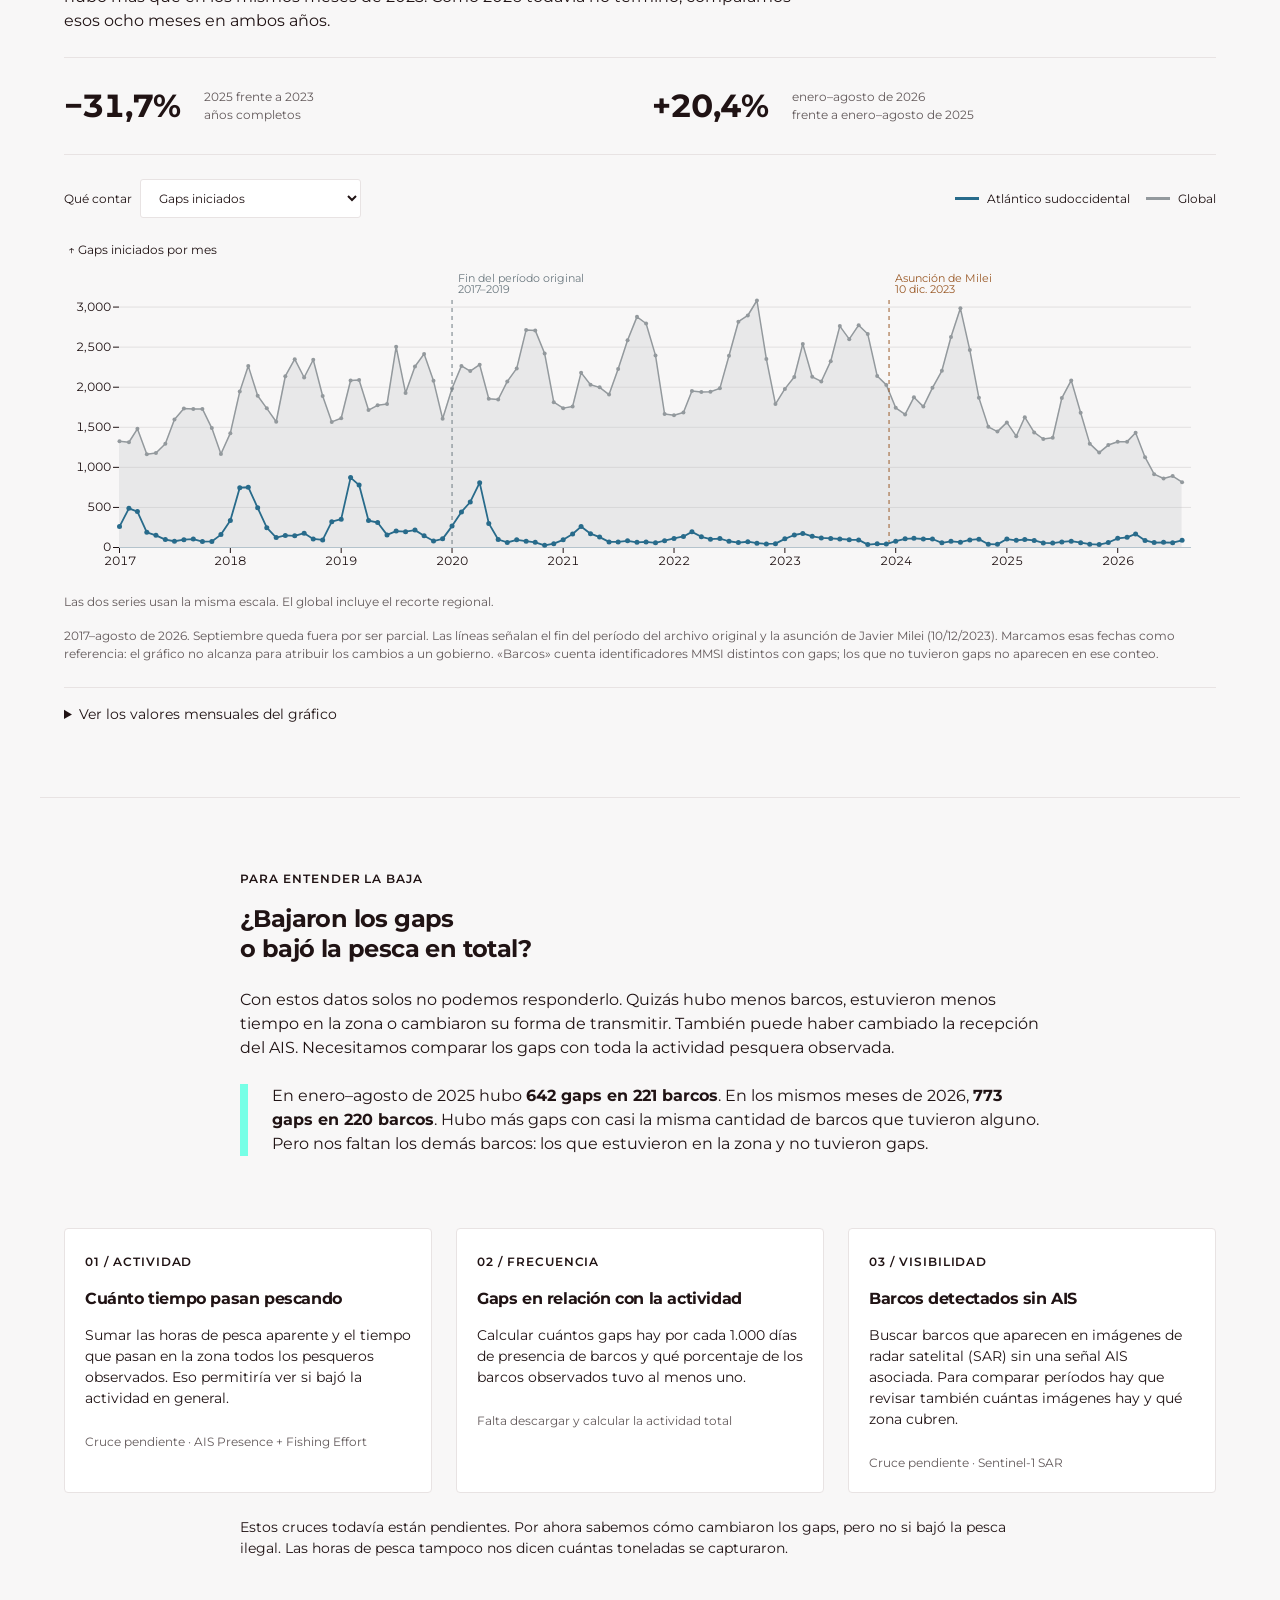
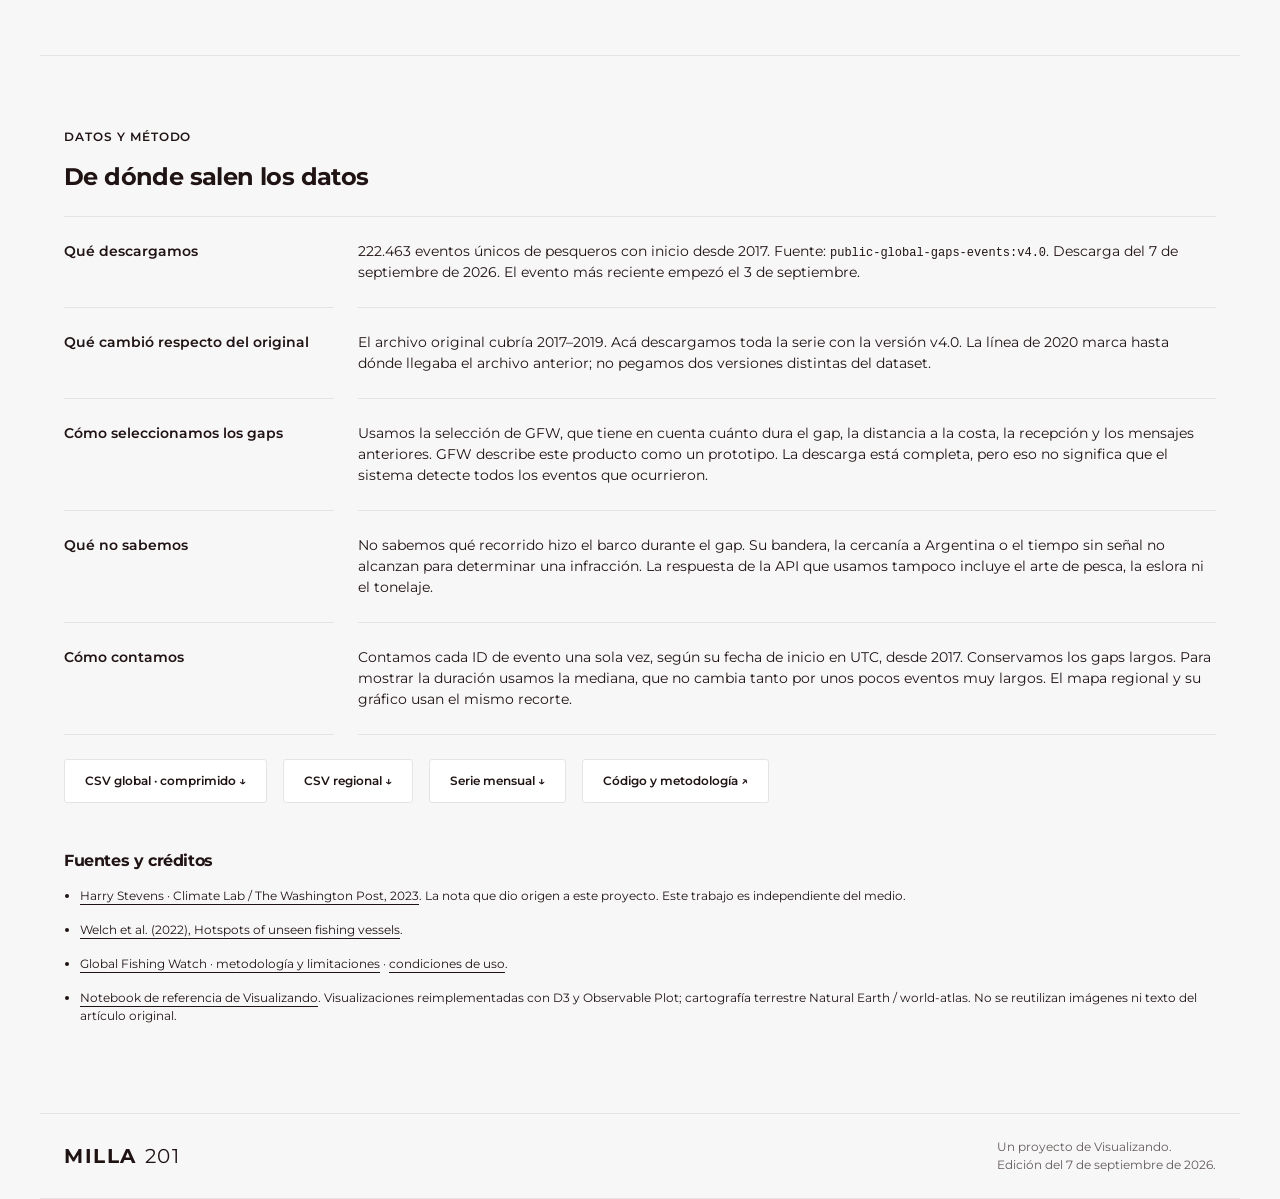
==== commit 4fe04c42: "Render individual event positions using notebook pixel aggregation" ====
--- a/docs/index.html
+++ b/docs/index.html
@@ -5,7 +5,7 @@
 <main>
 <section id="mundo" class="opening"><div class="intro"><p class="eyebrow">PESCA · DATOS · ATLÁNTICO SUR</p><h1>¿Qué pasa con los barcos<br>que dejan de transmitir?</h1><p class="deck">Queremos ver cómo cambiaron las interrupciones de señal de los pesqueros desde 2017. Primero, en el mundo. Después, cerca de Argentina: ¿bajaron estos eventos o bajó la pesca en general?</p><p class="origin">Partimos de la nota de <a href="https://www.washingtonpost.com/climate-environment/interactive/2023/map-illegal-fishing/">Harry Stevens en The Washington Post, en 2023</a>. Acá retomamos ese trabajo con datos actualizados de Global Fishing Watch y el foco puesto en Argentina.</p></div>
 <div class="map-top"><h2>Dónde empiezan las interrupciones de señal</h2><label>Período <select id="period"><option value="all">2017–2026 · todo el período</option><option value="2017-2019">2017–2019 · período original</option><option value="2020-2022">2020–2022</option><option value="2023-2025">2023–2025</option><option value="2026">2026 · hasta el 3 de septiembre</option></select></label></div>
-<div id="global-map" class="map global" role="img" aria-label="Mapa mundial de inicios de gaps AIS"><p class="loading">Cargando las posiciones…</p></div><div class="map-bottom"><p><strong id="global-count">—</strong> gaps en el período seleccionado</p><div class="legend"><span>Menos</span><i></i><span>Más</span></div></div><p class="figure-note">Agrupamos los inicios de los gaps en celdas de 0,5°. La escala de color es logarítmica para que se vean tanto las zonas con pocos eventos como las más concentradas. El rectángulo marca la zona que analizamos más abajo. Ojo: los períodos tienen distinta duración y el color no mide ilegalidad.</p></section>
+<div id="global-map" class="map global" role="img" aria-label="Mapa mundial de inicios de gaps AIS"><p class="loading">Cargando las posiciones…</p></div><div class="map-bottom"><p><strong id="global-count">—</strong> gaps en el período seleccionado</p><div class="legend"><span>Menos</span><i></i><span>Más</span></div></div><p class="figure-note">Sumamos los inicios de los gaps por píxel del mapa, como en el Observable. La escala de color es logarítmica para que se vean tanto las zonas con pocos eventos como las más concentradas. El rectángulo marca la zona que analizamos más abajo. Ojo: los períodos tienen distinta duración y el color no mide ilegalidad.</p></section>
 <section class="reading explainer"><p class="eyebrow">QUÉ ESTAMOS MIRANDO</p><h2>¿Qué es un gap de AIS?</h2><p>El AIS es el sistema que transmite la identidad y la posición de un barco. Cuando esa señal deja de llegar durante un tiempo, queda un intervalo sin datos: un «gap». A veces se habla de «apagadas de radar», pero lo que falta acá es la señal AIS. Global Fishing Watch selecciona interrupciones que podrían ser intencionales. <strong>Eso, por sí solo, no prueba pesca ilegal</strong>.</p><div class="sequence"><div><b>01</b><h3>Última posición</h3><p>Sabemos dónde estaba cuando comenzó el gap.</p></div><div><b>02</b><h3>Intervalo sin señal</h3><p>Durante ese tiempo no sabemos por dónde pasó.</p></div><div><b>03</b><h3>Reaparición</h3><p>Sabemos dónde volvió a transmitir, pero no qué recorrido hizo.</p></div></div></section>
 <section id="argentina" class="regional"><div class="reading"><p class="eyebrow">CERCA DE ARGENTINA</p><h2>¿Qué pasa cerca de Argentina?</h2><p>Para mirar la zona usamos un recorte amplio del Atlántico sudoccidental. Contamos los gaps que <strong>empiezan</strong> dentro de ese rectángulo. Incluye parte del mar argentino, aguas de otras jurisdicciones y aguas internacionales.</p></div><div class="region-layout"><div><div class="region-controls"><div class="region-control-heading"><label for="region-year">Año</label><output id="region-year-label" for="region-year">2017</output></div><input id="region-year" type="range" min="2017" max="2026" step="1" value="2017" aria-label="Año del mapa regional"><div class="region-control-buttons"><button id="region-play" type="button" aria-pressed="false">Reproducir</button><button id="region-all" type="button">Ver todo el período</button></div></div><div id="region-map" class="map" role="img" aria-label="Inicios de gaps en el Atlántico sudoccidental"></div><p class="figure-note">La animación avanza de a un año y vuelve a empezar. El color mantiene la misma escala en todos los años; 2026 está incompleto. Recorte: 70°–40° O y 60°–30° S. La caja no es la ZEE argentina; incluye aguas de distintas jurisdicciones y mar adyacente.</p></div><aside><p class="eyebrow">EN ESTE RECORTE</p><p class="big" id="region-count">—</p><p>gaps en el período seleccionado</p><hr><h3>Qué muestra este mapa</h3><p>Cada punto ubica el inicio de un gap. Con estos datos no podemos saber si el barco cruzó un límite mientras no transmitía.</p><p>Todavía falta separar los eventos dentro y fuera de la Zona Económica Exclusiva (ZEE) argentina. Este recorte no sirve para hacer esa distinción.</p></aside></div></section>
 <section class="reading wide"><p class="eyebrow">LA EVOLUCIÓN, MES A MES</p><h2>Bajaron entre 2023 y 2025.<br>En 2026 volvieron a subir.</h2><p>En esta zona pasamos de 1.235 gaps en 2023 a 843 en 2025. Pero entre enero y agosto de 2026 hubo más que en los mismos meses de 2025. Como 2026 todavía no terminó, comparamos esos ocho meses en ambos años.</p><div class="stat-row"><div><strong>−31,7%</strong><span>2025 frente a 2023<br>años completos</span></div><div><strong>+20,4%</strong><span>enero–agosto de 2026<br>frente a enero–agosto de 2025</span></div></div>
--- a/docs/css/style.css
+++ b/docs/css/style.css
@@ -4,7 +4,7 @@
 header,footer{max-width:var(--maxw);margin:auto;padding:var(--space-lg) var(--margin);display:flex;justify-content:space-between;align-items:center;gap:var(--gutter);border-bottom:1px solid var(--color-border)}.brand{text-decoration:none;font-size:1.25rem;letter-spacing:.08em;font-weight:700;white-space:nowrap}.brand b{font-weight:400}.brand span{display:block;font-size:.625rem;font-weight:400;letter-spacing:.04em;margin-top:var(--space-sm)}nav{display:flex;flex-wrap:wrap;gap:var(--space-lg);font-size:.75rem;font-weight:600}nav a{text-decoration:none}nav a:hover{text-decoration:underline}
 h1,h2,h3{font-family:inherit;font-weight:700;line-height:1.25;letter-spacing:-.025em}h1{font-size:2rem;margin:0}h2{font-size:1.5rem;margin:var(--space-md) 0 var(--space-lg)}h3{font-size:1rem;margin:var(--space-md) 0}p{margin:0 0 var(--space-lg)}.eyebrow,.question-grid article>span{font-size:.75rem;font-weight:600;letter-spacing:.08em;margin-bottom:var(--space-md)}
 .opening,.regional,.context{max-width:var(--maxw);margin:auto;padding:calc(var(--space-lg)*3) var(--margin)}.intro{display:grid;grid-template-columns:repeat(var(--cols),minmax(0,1fr));gap:0 var(--gutter);padding-bottom:calc(var(--space-lg)*2)}.intro .eyebrow{grid-column:1/-1}.intro h1{grid-column:1/6;grid-row:2/4}.deck{grid-column:7/-1;font-size:1rem}.origin{grid-column:7/-1;font-size:.75rem;color:var(--color-muted);margin:0}
-.map-top{display:flex;justify-content:space-between;align-items:center;gap:var(--space-lg);border-top:1px solid var(--color-border);padding-top:var(--space-lg)}.map-top h2{font-size:1rem;margin:0}.map-top label,.chart-toolbar label{display:flex;gap:var(--space-sm);align-items:center;font-size:.75rem}.map{position:relative;width:100%;overflow:hidden}.map canvas{width:100%;display:block}.global{margin:var(--space-lg) auto}.map-bottom{display:flex;justify-content:space-between;gap:var(--space-md);align-items:center;font-size:.75rem}.map-bottom p{margin:0}.map-bottom strong{font-size:1rem;font-variant-numeric:tabular-nums}.legend{display:flex;align-items:center;gap:var(--space-sm);font-size:.75rem}.legend i{width:128px;height:var(--space-sm);background:linear-gradient(90deg,#527fa9,#d88782,#f7825f,#ffdd76)}.figure-note{font-size:.75rem;line-height:1.5;color:var(--color-muted);margin:var(--space-md) 0 0}
+.map-top{display:flex;justify-content:space-between;align-items:center;gap:var(--space-lg);border-top:1px solid var(--color-border);padding-top:var(--space-lg)}.map-top h2{font-size:1rem;margin:0}.map-top label,.chart-toolbar label{display:flex;gap:var(--space-sm);align-items:center;font-size:.75rem}.map{position:relative;width:100%;overflow:hidden}.map canvas{width:100%;display:block}.global{margin:var(--space-lg) auto}.map-bottom{display:flex;justify-content:space-between;gap:var(--space-md);align-items:center;font-size:.75rem}.map-bottom p{margin:0}.map-bottom strong{font-size:1rem;font-variant-numeric:tabular-nums}.legend{display:flex;align-items:center;gap:var(--space-sm);font-size:.75rem}.legend i{width:128px;height:var(--space-sm);background:linear-gradient(90deg,#d3e7fa 0%,#5784c5 50%,#fc004b 74%,#ffec44 100%)}.figure-note{font-size:.75rem;line-height:1.5;color:var(--color-muted);margin:var(--space-md) 0 0}
 .reading{max-width:800px;margin:auto;padding:calc(var(--space-lg)*3) var(--margin)}.reading.wide{max-width:var(--maxw)}.reading.wide>p:not(.figure-note){max-width:752px}.explainer{border-top:1px solid var(--color-border)}.sequence{display:grid;grid-template-columns:repeat(3,minmax(0,1fr));gap:var(--gutter);margin-top:calc(var(--space-lg)*2);border-top:1px solid var(--color-border);padding-top:var(--space-lg)}.sequence b{font-size:.75rem;font-weight:600}.sequence p{font-size:.75rem;color:var(--color-muted);margin:0}.regional,.context{border-block:1px solid var(--color-border)}.regional .reading,.context .reading{padding:0 0 var(--space-lg)}.region-layout{display:grid;grid-template-columns:repeat(var(--cols),minmax(0,1fr));gap:var(--gutter);align-items:center}.region-layout>div{grid-column:1/8}.region-layout aside{grid-column:9/-1;font-size:.875rem}.big{font-size:2rem;line-height:1.25;font-weight:700;font-variant-numeric:tabular-nums;margin:0 0 var(--space-sm)}hr{border:0;border-top:1px solid var(--color-border);margin:var(--space-lg) 0}
 .stat-row{display:grid;grid-template-columns:repeat(2,minmax(0,1fr));gap:var(--gutter);padding:var(--space-lg) 0;margin:var(--space-lg) 0;border-block:1px solid var(--color-border)}.stat-row>div{display:flex;align-items:center;gap:var(--space-lg)}.stat-row strong{font-size:2rem;letter-spacing:-.025em;font-variant-numeric:tabular-nums}.stat-row span{font-size:.75rem;color:var(--color-muted)}.chart-toolbar{display:flex;justify-content:space-between;gap:var(--space-lg);align-items:center;flex-wrap:wrap;margin:var(--space-lg) 0}.chart{width:100%;min-height:320px}.chart svg{max-width:100%;height:auto;overflow:visible}.chart figure{margin:0}.chart figure>h2{font-size:.875rem}.table-wrap{max-height:320px;overflow:auto}table{border-collapse:collapse;font-size:.75rem;width:100%;font-variant-numeric:tabular-nums;background:var(--color-surface)}th,td{padding:var(--space-md);border-bottom:1px solid var(--color-border);text-align:right}th:first-child,td:first-child{text-align:left}caption{text-align:left;padding:var(--space-md) 0}th{position:sticky;top:0;background:var(--color-surface)}details{border-top:1px solid var(--color-border);padding-top:var(--space-md);margin-top:var(--space-lg);font-size:.875rem}summary{cursor:pointer}
 .callout{border-left:var(--space-sm) solid var(--color-secondary);padding-left:var(--space-lg);margin-top:var(--space-lg)}.question-grid{display:grid;grid-template-columns:repeat(3,minmax(0,1fr));gap:var(--gutter);margin:var(--space-lg) 0}.question-grid article{background:var(--color-surface);border:1px solid var(--color-border);border-radius:var(--radius-md);padding:20px}.question-grid p{font-size:.875rem}.question-grid .status{font-size:.75rem;color:var(--color-muted);margin:0}.context>.reading:last-child{padding-bottom:0;font-size:.875rem}.methodology dl{display:grid;grid-template-columns:repeat(var(--cols),minmax(0,1fr));column-gap:var(--gutter);border-top:1px solid var(--color-border)}dt,dd{margin:0;padding:var(--space-lg) 0;border-bottom:1px solid var(--color-border);font-size:.875rem}dt{grid-column:1/4;font-weight:600}dd{grid-column:4/-1}code{font-size:.75rem;overflow-wrap:anywhere}.downloads{display:flex;flex-wrap:wrap;gap:var(--space-md);margin:var(--space-lg) 0 calc(var(--space-lg)*2)}.downloads a{border:1px solid var(--color-border);border-radius:var(--radius-sm);background:var(--color-surface);padding:12px 20px;font-size:.75rem;text-decoration:none;font-weight:600}.downloads a:hover{border-color:var(--color-primary);text-decoration:underline}.sources{font-size:.75rem;padding-left:var(--space-md)}.sources li{margin-bottom:var(--space-md)}footer{border-top:1px solid var(--color-border)}footer p{font-size:.75rem;color:var(--color-muted);margin:0}#error{position:fixed;bottom:0;left:0;right:0;background:var(--color-surface);color:var(--color-primary);border-top:2px solid var(--color-tertiary);padding:var(--space-lg);z-index:20}.loading{padding:calc(var(--space-lg)*3) 0;text-align:center;font-size:.875rem;color:var(--color-muted)}
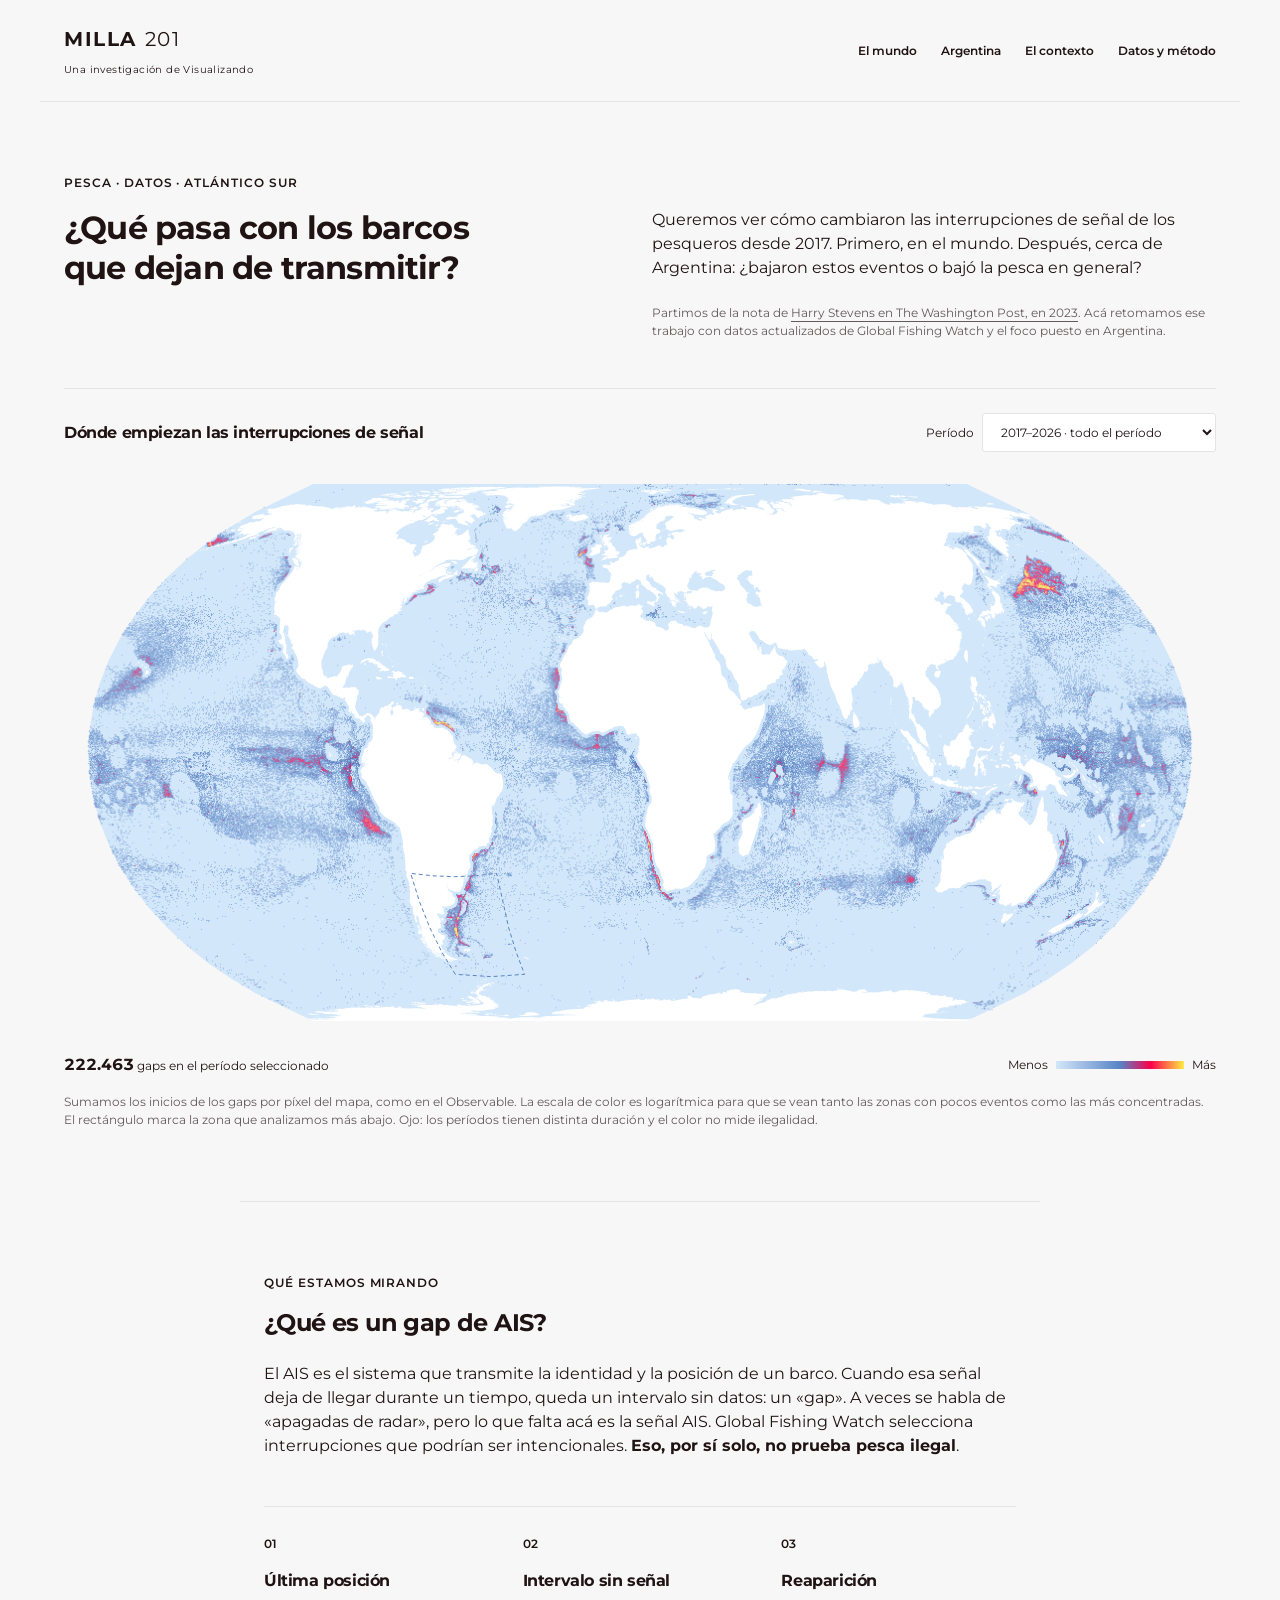
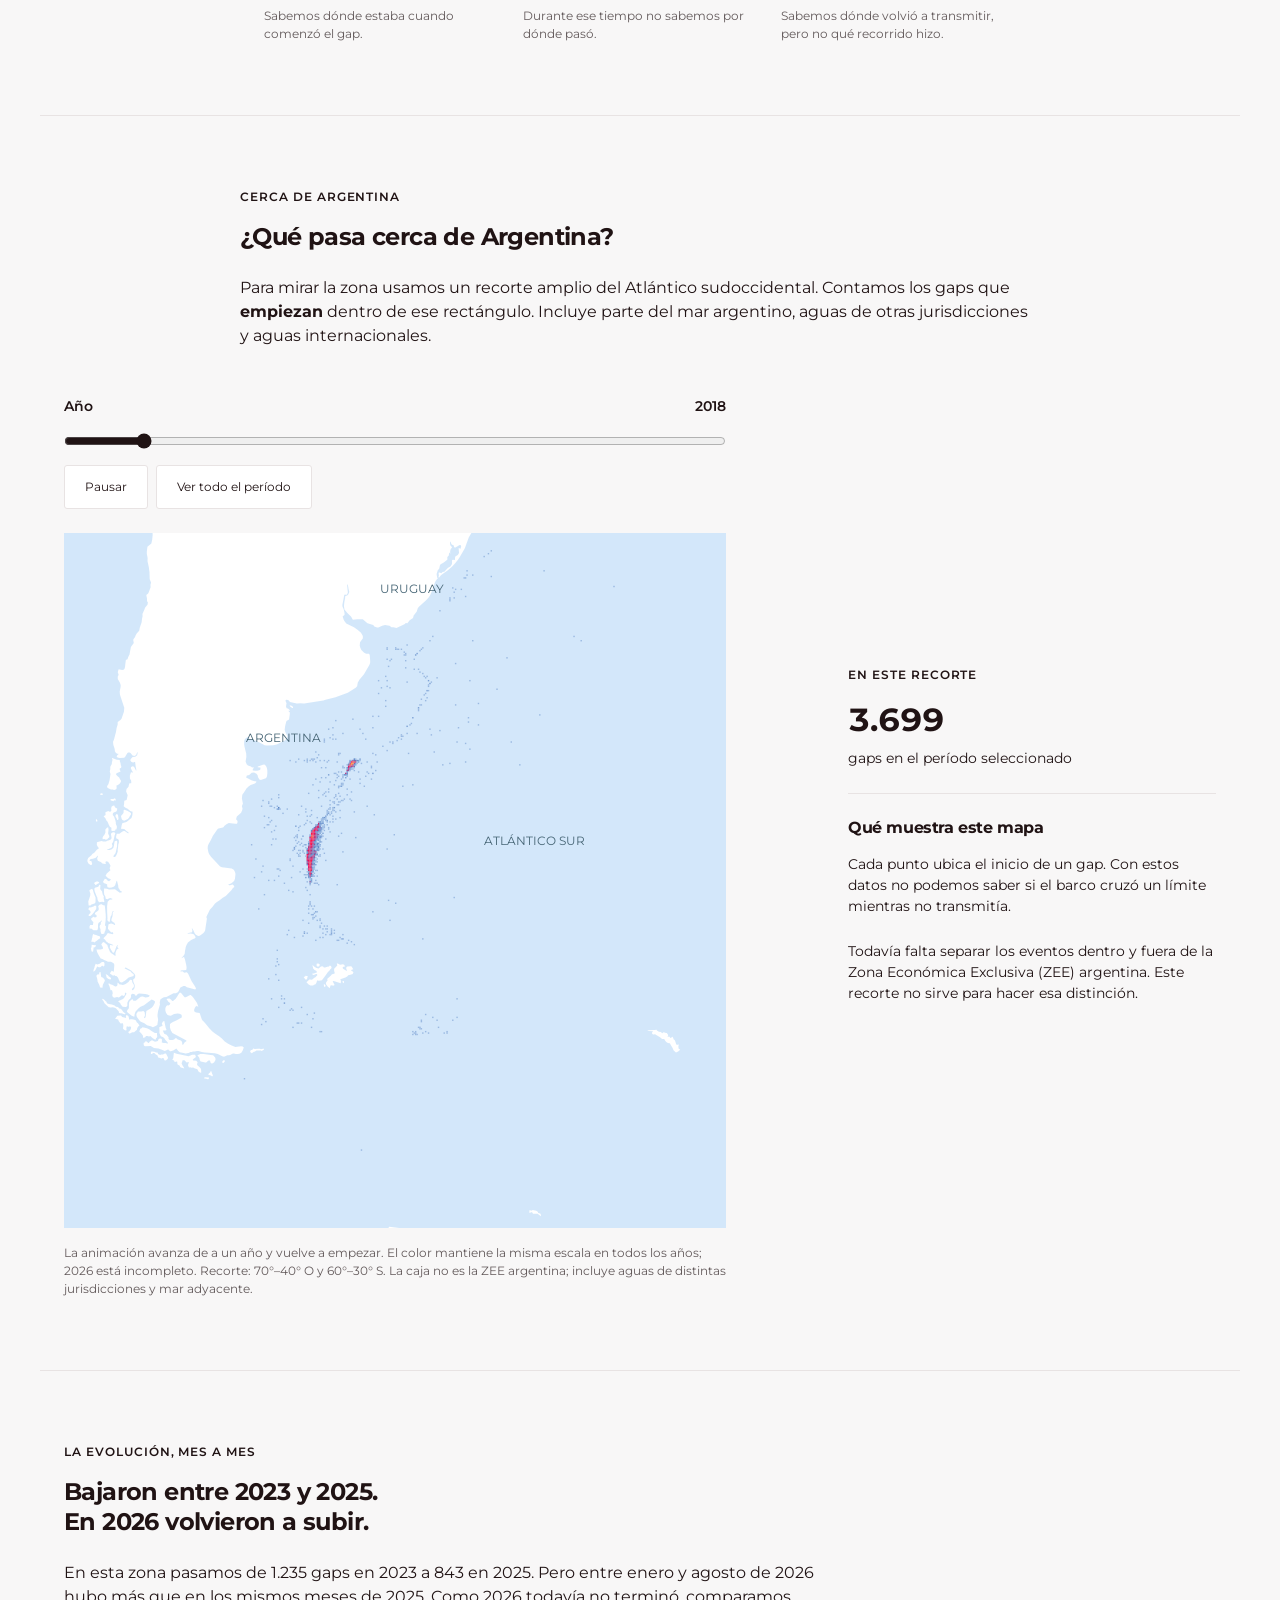
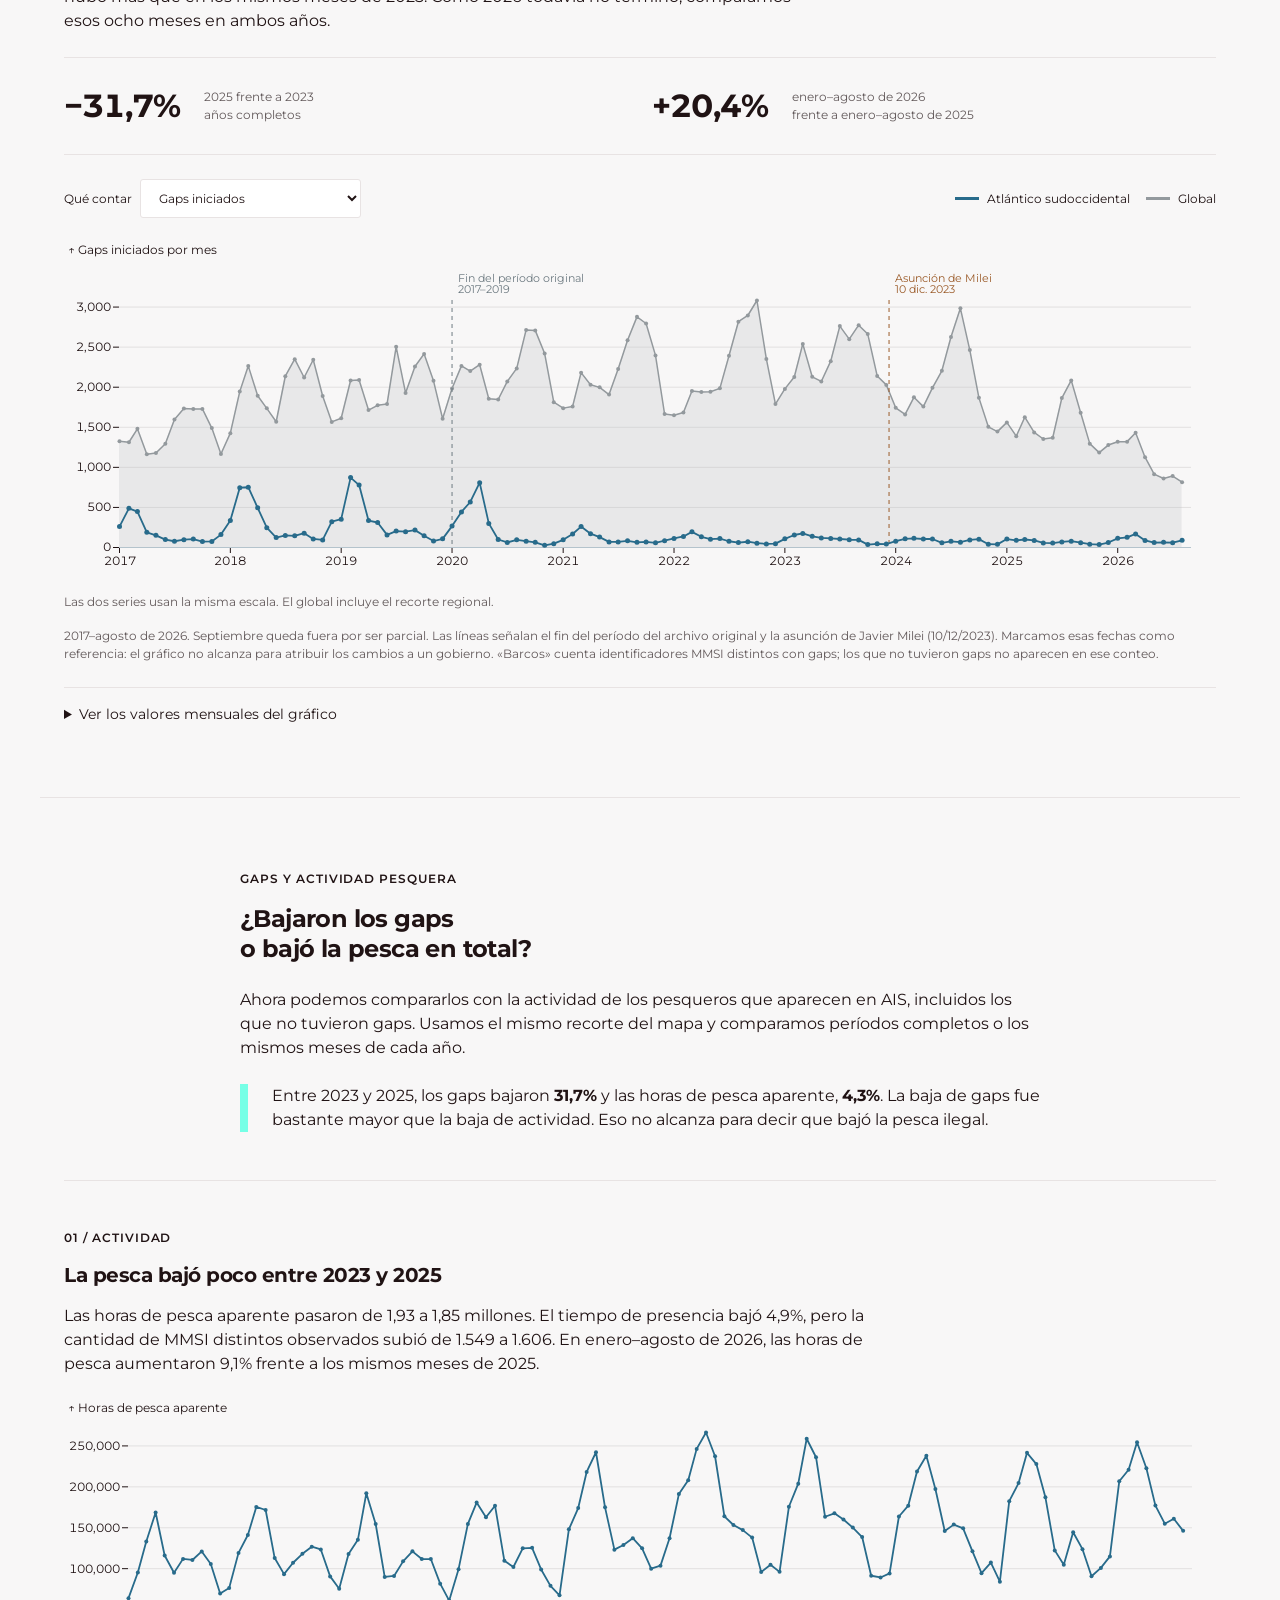
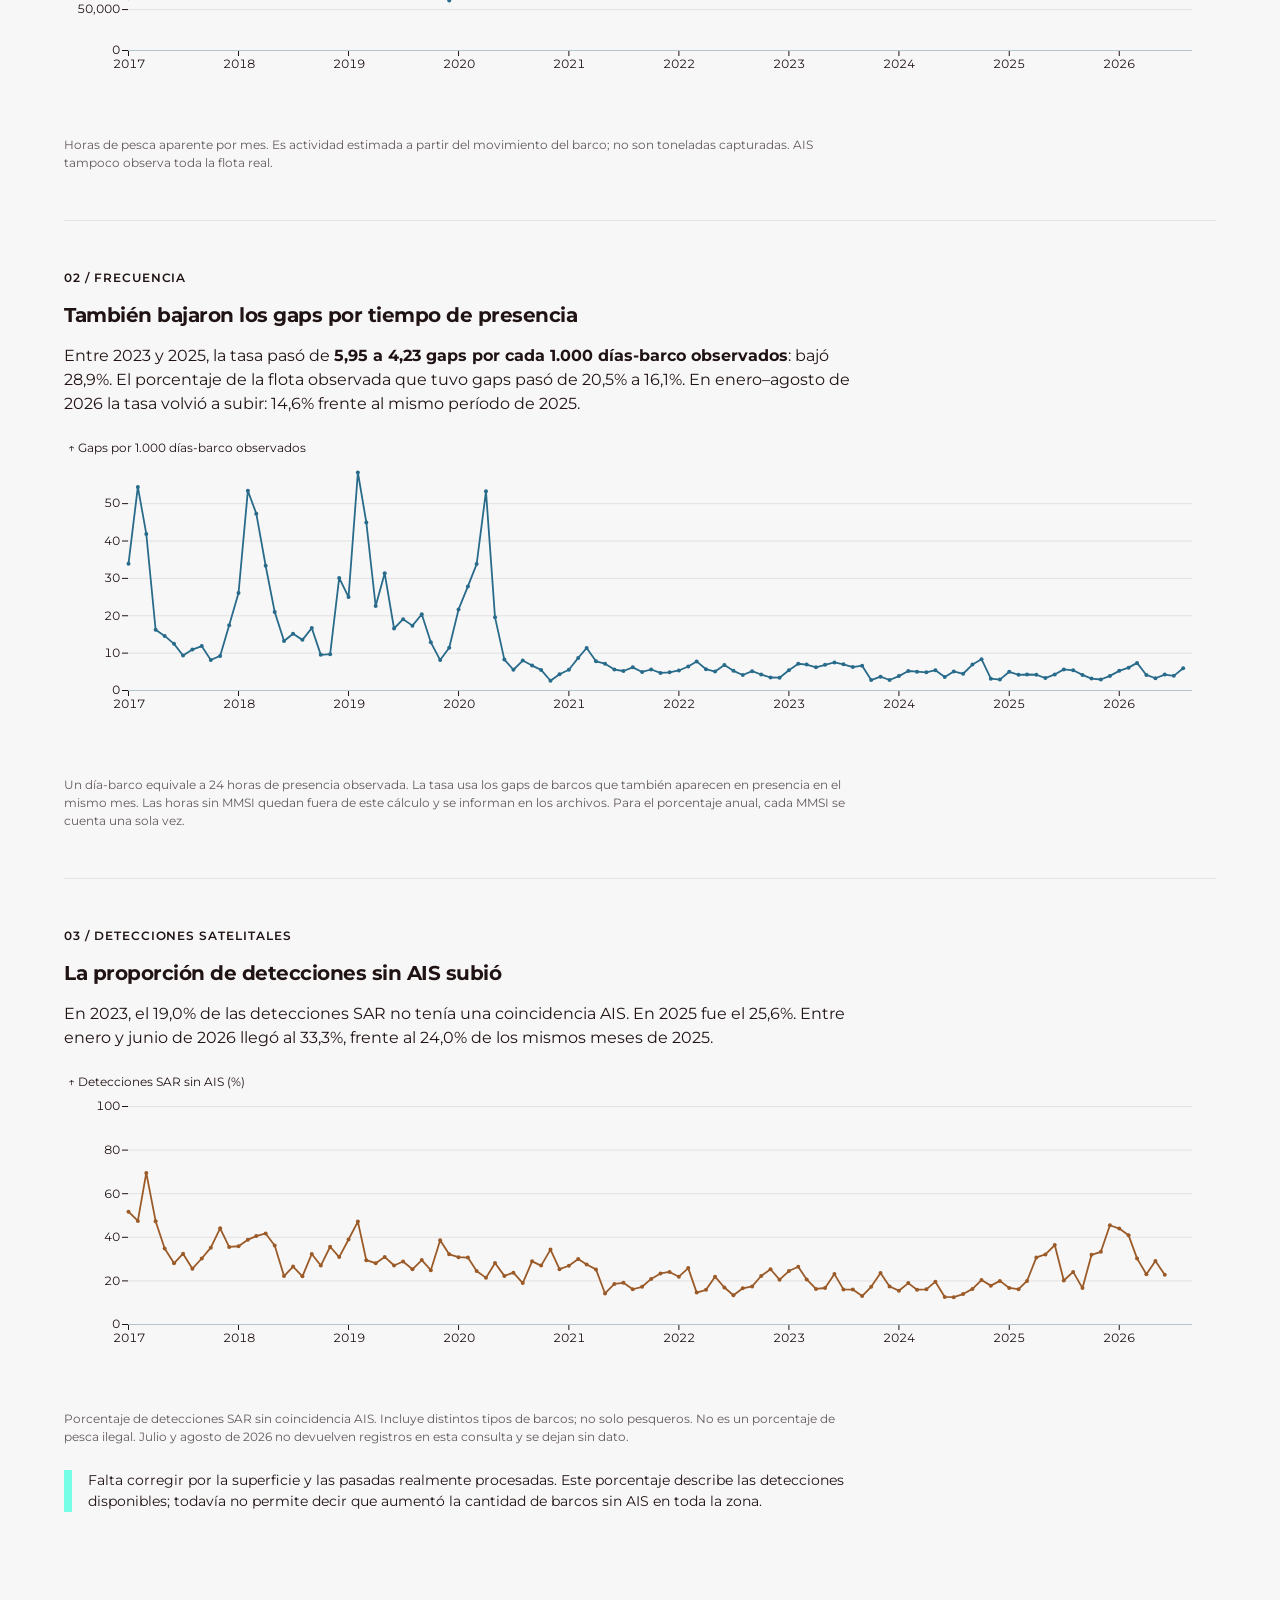
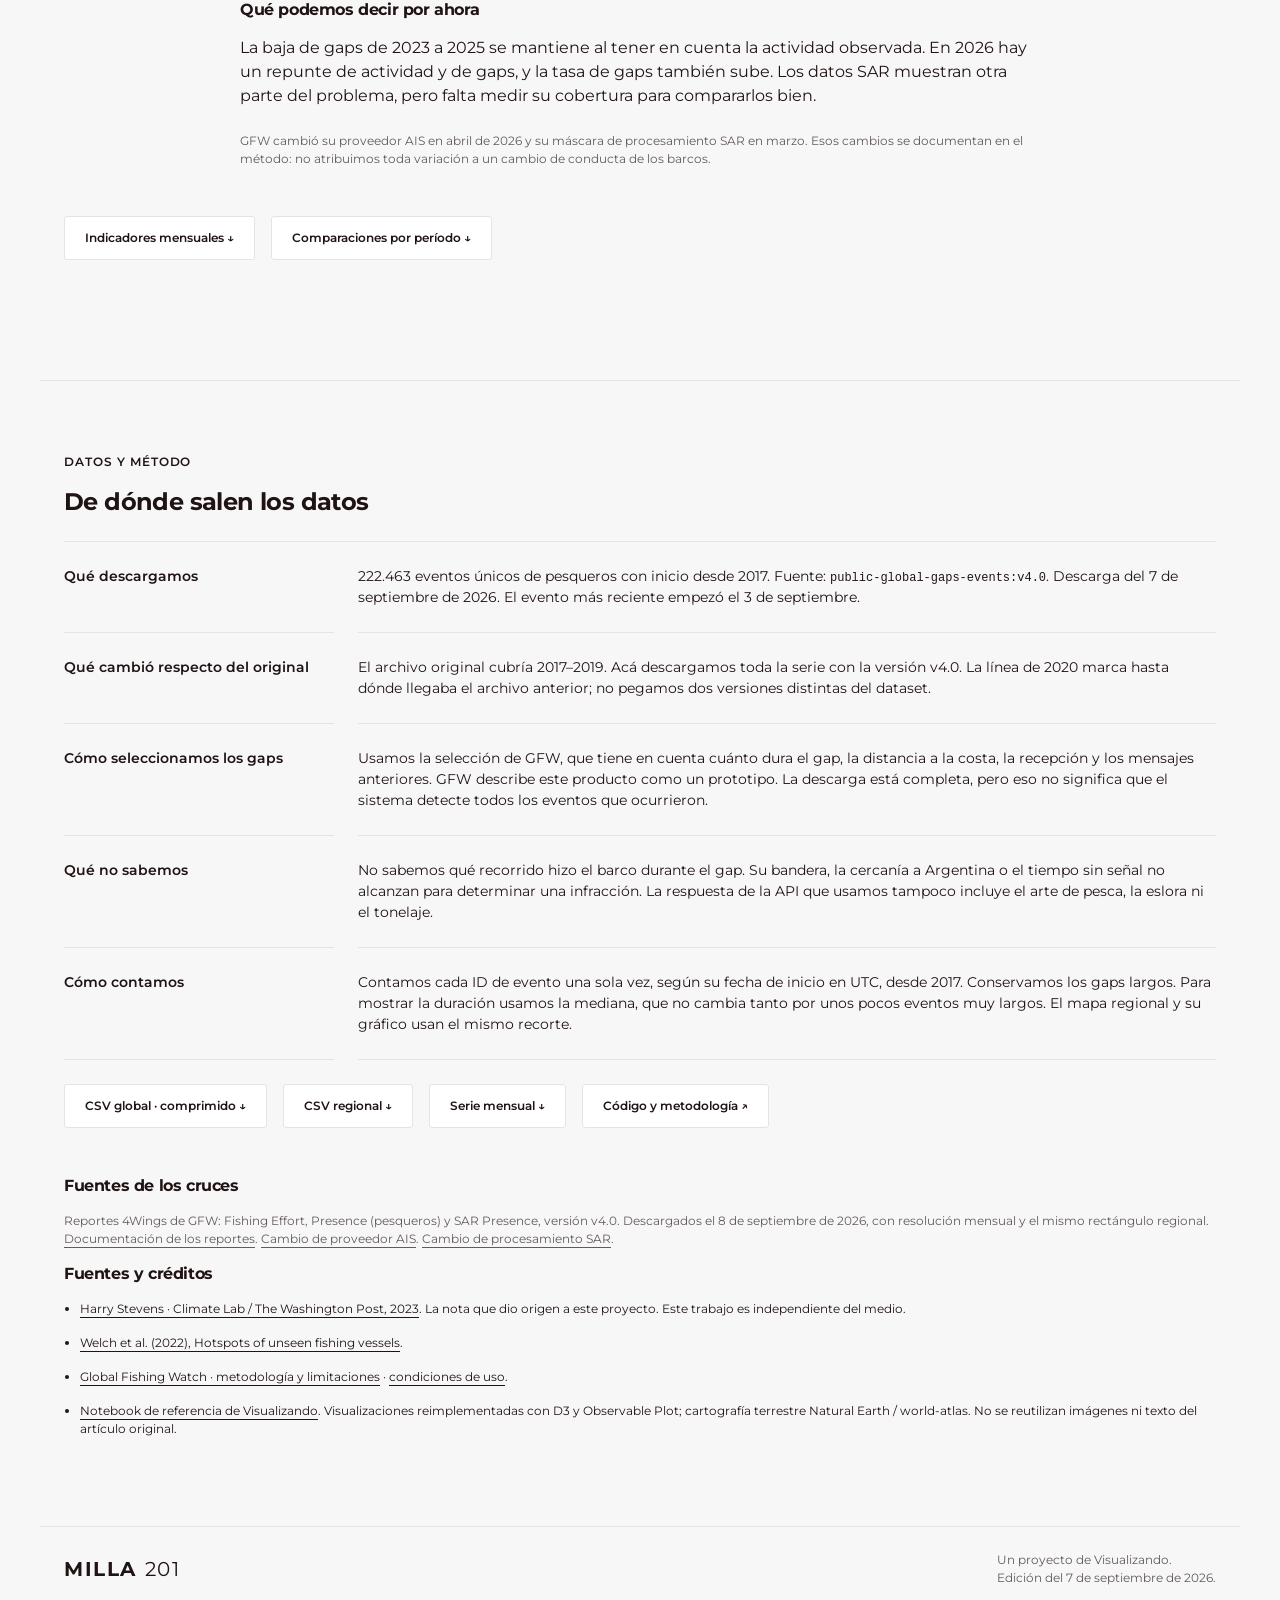
==== commit ea72b2cc: "Calculate fishing activity and gap rates with 2017-2026 SAR context" ====
--- a/docs/index.html
+++ b/docs/index.html
@@ -10,9 +10,14 @@
 <section id="argentina" class="regional"><div class="reading"><p class="eyebrow">CERCA DE ARGENTINA</p><h2>¿Qué pasa cerca de Argentina?</h2><p>Para mirar la zona usamos un recorte amplio del Atlántico sudoccidental. Contamos los gaps que <strong>empiezan</strong> dentro de ese rectángulo. Incluye parte del mar argentino, aguas de otras jurisdicciones y aguas internacionales.</p></div><div class="region-layout"><div><div class="region-controls"><div class="region-control-heading"><label for="region-year">Año</label><output id="region-year-label" for="region-year">2017</output></div><input id="region-year" type="range" min="2017" max="2026" step="1" value="2017" aria-label="Año del mapa regional"><div class="region-control-buttons"><button id="region-play" type="button" aria-pressed="false">Reproducir</button><button id="region-all" type="button">Ver todo el período</button></div></div><div id="region-map" class="map" role="img" aria-label="Inicios de gaps en el Atlántico sudoccidental"></div><p class="figure-note">La animación avanza de a un año y vuelve a empezar. El color mantiene la misma escala en todos los años; 2026 está incompleto. Recorte: 70°–40° O y 60°–30° S. La caja no es la ZEE argentina; incluye aguas de distintas jurisdicciones y mar adyacente.</p></div><aside><p class="eyebrow">EN ESTE RECORTE</p><p class="big" id="region-count">—</p><p>gaps en el período seleccionado</p><hr><h3>Qué muestra este mapa</h3><p>Cada punto ubica el inicio de un gap. Con estos datos no podemos saber si el barco cruzó un límite mientras no transmitía.</p><p>Todavía falta separar los eventos dentro y fuera de la Zona Económica Exclusiva (ZEE) argentina. Este recorte no sirve para hacer esa distinción.</p></aside></div></section>
 <section class="reading wide"><p class="eyebrow">LA EVOLUCIÓN, MES A MES</p><h2>Bajaron entre 2023 y 2025.<br>En 2026 volvieron a subir.</h2><p>En esta zona pasamos de 1.235 gaps en 2023 a 843 en 2025. Pero entre enero y agosto de 2026 hubo más que en los mismos meses de 2025. Como 2026 todavía no terminó, comparamos esos ocho meses en ambos años.</p><div class="stat-row"><div><strong>−31,7%</strong><span>2025 frente a 2023<br>años completos</span></div><div><strong>+20,4%</strong><span>enero–agosto de 2026<br>frente a enero–agosto de 2025</span></div></div>
 <div class="chart-toolbar"><label>Qué contar <select id="metric"><option value="events">Gaps iniciados</option><option value="vessels">Barcos con al menos un gap</option><option value="medianHours">Duración mediana del gap</option></select></label><div class="timeline-legend" aria-label="Series del gráfico"><span><i class="regional-key"></i>Atlántico sudoccidental</span><span><i class="global-key"></i><span id="global-series-label">Global</span></span></div></div><div id="timeline" class="chart" aria-live="polite"></div><p id="scale-note" class="figure-note"></p><p class="figure-note">2017–agosto de 2026. Septiembre queda fuera por ser parcial. Las líneas señalan el fin del período del archivo original y la asunción de Javier Milei (10/12/2023). Marcamos esas fechas como referencia: el gráfico no alcanza para atribuir los cambios a un gobierno. «Barcos» cuenta identificadores MMSI distintos con gaps; los que no tuvieron gaps no aparecen en ese conteo.</p><details><summary>Ver los valores mensuales del gráfico</summary><div class="table-wrap"><table id="monthly-table"><caption>Atlántico sudoccidental · datos mensuales</caption><thead><tr><th>Mes</th><th>Gaps</th><th>Barcos con gaps</th><th>Mediana (horas)</th></tr></thead><tbody></tbody></table></div></details></section>
-<section id="contexto" class="context"><div class="reading"><p class="eyebrow">PARA ENTENDER LA BAJA</p><h2>¿Bajaron los gaps<br>o bajó la pesca en total?</h2><p>Con estos datos solos no podemos responderlo. Quizás hubo menos barcos, estuvieron menos tiempo en la zona o cambiaron su forma de transmitir. También puede haber cambiado la recepción del AIS. Necesitamos comparar los gaps con toda la actividad pesquera observada.</p><p class="callout">En enero–agosto de 2025 hubo <strong>642 gaps en 221 barcos</strong>. En los mismos meses de 2026, <strong>773 gaps en 220 barcos</strong>. Hubo más gaps con casi la misma cantidad de barcos que tuvieron alguno. Pero nos faltan los demás barcos: los que estuvieron en la zona y no tuvieron gaps.</p></div><div class="question-grid"><article><span>01 / ACTIVIDAD</span><h3>Cuánto tiempo pasan pescando</h3><p>Sumar las horas de pesca aparente y el tiempo que pasan en la zona todos los pesqueros observados. Eso permitiría ver si bajó la actividad en general.</p><p class="status">Cruce pendiente · AIS Presence + Fishing Effort</p></article><article><span>02 / FRECUENCIA</span><h3>Gaps en relación con la actividad</h3><p>Calcular cuántos gaps hay por cada 1.000 días de presencia de barcos y qué porcentaje de los barcos observados tuvo al menos uno.</p><p class="status">Falta descargar y calcular la actividad total</p></article><article><span>03 / VISIBILIDAD</span><h3>Barcos detectados sin AIS</h3><p>Buscar barcos que aparecen en imágenes de radar satelital (SAR) sin una señal AIS asociada. Para comparar períodos hay que revisar también cuántas imágenes hay y qué zona cubren.</p><p class="status">Cruce pendiente · Sentinel-1 SAR</p></article></div><div class="reading"><p>Estos cruces todavía están pendientes. Por ahora sabemos cómo cambiaron los gaps, pero no si bajó la pesca ilegal. Las horas de pesca tampoco nos dicen cuántas toneladas se capturaron.</p></div></section>
+<section id="contexto" class="context"><div class="reading"><p class="eyebrow">GAPS Y ACTIVIDAD PESQUERA</p><h2>¿Bajaron los gaps<br>o bajó la pesca en total?</h2><p>Ahora podemos compararlos con la actividad de los pesqueros que aparecen en AIS, incluidos los que no tuvieron gaps. Usamos el mismo recorte del mapa y comparamos períodos completos o los mismos meses de cada año.</p><p class="callout">Entre 2023 y 2025, los gaps bajaron <strong>31,7%</strong> y las horas de pesca aparente, <strong>4,3%</strong>. La baja de gaps fue bastante mayor que la baja de actividad. Eso no alcanza para decir que bajó la pesca ilegal.</p></div>
+<article class="context-result"><p class="eyebrow">01 / ACTIVIDAD</p><h3>La pesca bajó poco entre 2023 y 2025</h3><p>Las horas de pesca aparente pasaron de 1,93 a 1,85 millones. El tiempo de presencia bajó 4,9%, pero la cantidad de MMSI distintos observados subió de 1.549 a 1.606. En enero–agosto de 2026, las horas de pesca aumentaron 9,1% frente a los mismos meses de 2025.</p><div id="effort-chart" class="chart"></div><p class="figure-note">Horas de pesca aparente por mes. Es actividad estimada a partir del movimiento del barco; no son toneladas capturadas. AIS tampoco observa toda la flota real.</p></article>
+<article class="context-result"><p class="eyebrow">02 / FRECUENCIA</p><h3>También bajaron los gaps por tiempo de presencia</h3><p>Entre 2023 y 2025, la tasa pasó de <strong>5,95 a 4,23 gaps por cada 1.000 días-barco observados</strong>: bajó 28,9%. El porcentaje de la flota observada que tuvo gaps pasó de 20,5% a 16,1%. En enero–agosto de 2026 la tasa volvió a subir: 14,6% frente al mismo período de 2025.</p><div id="rate-chart" class="chart"></div><p class="figure-note">Un día-barco equivale a 24 horas de presencia observada. La tasa usa los gaps de barcos que también aparecen en presencia en el mismo mes. Las horas sin MMSI quedan fuera de este cálculo y se informan en los archivos. Para el porcentaje anual, cada MMSI se cuenta una sola vez.</p></article>
+<article class="context-result"><p class="eyebrow">03 / DETECCIONES SATELITALES</p><h3>La proporción de detecciones sin AIS subió</h3><p>En 2023, el 19,0% de las detecciones SAR no tenía una coincidencia AIS. En 2025 fue el 25,6%. Entre enero y junio de 2026 llegó al 33,3%, frente al 24,0% de los mismos meses de 2025.</p><div id="sar-chart" class="chart"></div><p class="figure-note">Porcentaje de detecciones SAR sin coincidencia AIS. Incluye distintos tipos de barcos; no solo pesqueros. No es un porcentaje de pesca ilegal. Julio y agosto de 2026 no devuelven registros en esta consulta y se dejan sin dato.</p><p class="coverage-note">Falta corregir por la superficie y las pasadas realmente procesadas. Este porcentaje describe las detecciones disponibles; todavía no permite decir que aumentó la cantidad de barcos sin AIS en toda la zona.</p></article>
+<div class="reading"><h3>Qué podemos decir por ahora</h3><p>La baja de gaps de 2023 a 2025 se mantiene al tener en cuenta la actividad observada. En 2026 hay un repunte de actividad y de gaps, y la tasa de gaps también sube. Los datos SAR muestran otra parte del problema, pero falta medir su cobertura para compararlos bien.</p><p class="figure-note">GFW cambió su proveedor AIS en abril de 2026 y su máscara de procesamiento SAR en marzo. Esos cambios se documentan en el método: no atribuimos toda variación a un cambio de conducta de los barcos.</p></div>
+<div class="downloads"><a href="data/context-monthly.csv" download>Indicadores mensuales ↓</a><a href="data/context-periods.csv" download>Comparaciones por período ↓</a></div></section>
 <section id="metodo" class="reading wide methodology"><p class="eyebrow">DATOS Y MÉTODO</p><h2>De dónde salen los datos</h2><dl><dt>Qué descargamos</dt><dd>222.463 eventos únicos de pesqueros con inicio desde 2017. Fuente: <code>public-global-gaps-events:v4.0</code>. Descarga del 7 de septiembre de 2026. El evento más reciente empezó el 3 de septiembre.</dd><dt>Qué cambió respecto del original</dt><dd>El archivo original cubría 2017–2019. Acá descargamos toda la serie con la versión v4.0. La línea de 2020 marca hasta dónde llegaba el archivo anterior; no pegamos dos versiones distintas del dataset.</dd><dt>Cómo seleccionamos los gaps</dt><dd>Usamos la selección de GFW, que tiene en cuenta cuánto dura el gap, la distancia a la costa, la recepción y los mensajes anteriores. GFW describe este producto como un prototipo. La descarga está completa, pero eso no significa que el sistema detecte todos los eventos que ocurrieron.</dd><dt>Qué no sabemos</dt><dd>No sabemos qué recorrido hizo el barco durante el gap. Su bandera, la cercanía a Argentina o el tiempo sin señal no alcanzan para determinar una infracción. La respuesta de la API que usamos tampoco incluye el arte de pesca, la eslora ni el tonelaje.</dd><dt>Cómo contamos</dt><dd>Contamos cada ID de evento una sola vez, según su fecha de inicio en UTC, desde 2017. Conservamos los gaps largos. Para mostrar la duración usamos la mediana, que no cambia tanto por unos pocos eventos muy largos. El mapa regional y su gráfico usan el mismo recorte.</dd></dl>
 <div class="downloads"><a href="data/ais_disabling_events_2017_2026.csv.gz" download>CSV global · comprimido ↓</a><a href="data/ais_disabling_events_atlantico.csv" download>CSV regional ↓</a><a href="data/monthly.csv" download>Serie mensual ↓</a><a href="https://github.com/visualizando/milla201">Código y metodología ↗</a></div>
-<h3>Fuentes y créditos</h3><ul class="sources"><li><a href="https://www.washingtonpost.com/climate-environment/interactive/2023/map-illegal-fishing/">Harry Stevens · Climate Lab / The Washington Post, 2023</a>. La nota que dio origen a este proyecto. Este trabajo es independiente del medio.</li><li><a href="https://github.com/GlobalFishingWatch/AIS-disabling-high-seas">Welch et al. (2022), Hotspots of unseen fishing vessels</a>.</li><li><a href="https://globalfishingwatch.org/our-apis/documentation/docs/v3/general-api-doc/data-caveats">Global Fishing Watch · metodología y limitaciones</a> · <a href="https://globalfishingwatch.org/our-apis/documentation/docs/license-rate-limits">condiciones de uso</a>.</li><li><a href="https://old.observablehq.com/@rusosnith/pesca-ilegal">Notebook de referencia de Visualizando</a>. Visualizaciones reimplementadas con D3 y Observable Plot; cartografía terrestre Natural Earth / world-atlas. No se reutilizan imágenes ni texto del artículo original.</li></ul></section>
+<h3>Fuentes de los cruces</h3><p class="figure-note">Reportes 4Wings de GFW: Fishing Effort, Presence (pesqueros) y SAR Presence, versión v4.0. Descargados el 8 de septiembre de 2026, con resolución mensual y el mismo rectángulo regional. <a href="https://globalfishingwatch.org/our-apis/documentation/docs/v3/4wings/report">Documentación de los reportes</a>. <a href="https://globalfishingwatch.org/platform-update/data-vendor-transition/">Cambio de proveedor AIS</a>. <a href="https://globalfishingwatch.org/platform-update/update-in-our-synthetic-aperture-radar-sar-data-pipeline/">Cambio de procesamiento SAR</a>.</p><h3>Fuentes y créditos</h3><ul class="sources"><li><a href="https://www.washingtonpost.com/climate-environment/interactive/2023/map-illegal-fishing/">Harry Stevens · Climate Lab / The Washington Post, 2023</a>. La nota que dio origen a este proyecto. Este trabajo es independiente del medio.</li><li><a href="https://github.com/GlobalFishingWatch/AIS-disabling-high-seas">Welch et al. (2022), Hotspots of unseen fishing vessels</a>.</li><li><a href="https://globalfishingwatch.org/our-apis/documentation/docs/v3/general-api-doc/data-caveats">Global Fishing Watch · metodología y limitaciones</a> · <a href="https://globalfishingwatch.org/our-apis/documentation/docs/license-rate-limits">condiciones de uso</a>.</li><li><a href="https://old.observablehq.com/@rusosnith/pesca-ilegal">Notebook de referencia de Visualizando</a>. Visualizaciones reimplementadas con D3 y Observable Plot; cartografía terrestre Natural Earth / world-atlas. No se reutilizan imágenes ni texto del artículo original.</li></ul></section>
 </main><footer><a class="brand" href="#">MILLA <b>201</b></a><p>Un proyecto de Visualizando.<br>Edición del 7 de septiembre de 2026.</p></footer><div id="error" hidden role="alert"></div>
 </body></html>
--- a/docs/css/style.css
+++ b/docs/css/style.css
@@ -14,3 +14,5 @@
 .timeline-legend{display:flex;flex-wrap:wrap;gap:var(--space-md);font-size:.75rem}.timeline-legend>span{display:flex;align-items:center;gap:var(--space-sm)}.timeline-legend i{display:inline-block;width:24px;height:3px}.regional-key{background:#286b8b}.global-key{background:#93999d}
 
 .region-controls{margin-bottom:var(--space-lg)}.region-control-heading{display:flex;justify-content:space-between;gap:var(--space-md);font-size:.875rem;font-weight:600}.region-controls input[type=range]{width:100%;margin:var(--space-md) 0;cursor:pointer}.region-control-buttons{display:flex;gap:var(--space-sm);flex-wrap:wrap}.region-control-buttons button{background:var(--color-surface);color:var(--color-primary);border:1px solid var(--color-border);border-radius:var(--radius-sm);padding:12px 20px;cursor:pointer;font-size:.75rem}.region-control-buttons button:hover{border-color:var(--color-primary)}
+
+.context-result{border-top:1px solid var(--color-border);padding:calc(var(--space-lg)*2) 0}.context-result>p{max-width:800px}.context-result h3{font-size:1.25rem}.coverage-note{border-left:var(--space-sm) solid var(--color-secondary);padding-left:var(--space-md);margin-top:var(--space-lg);font-size:.875rem}
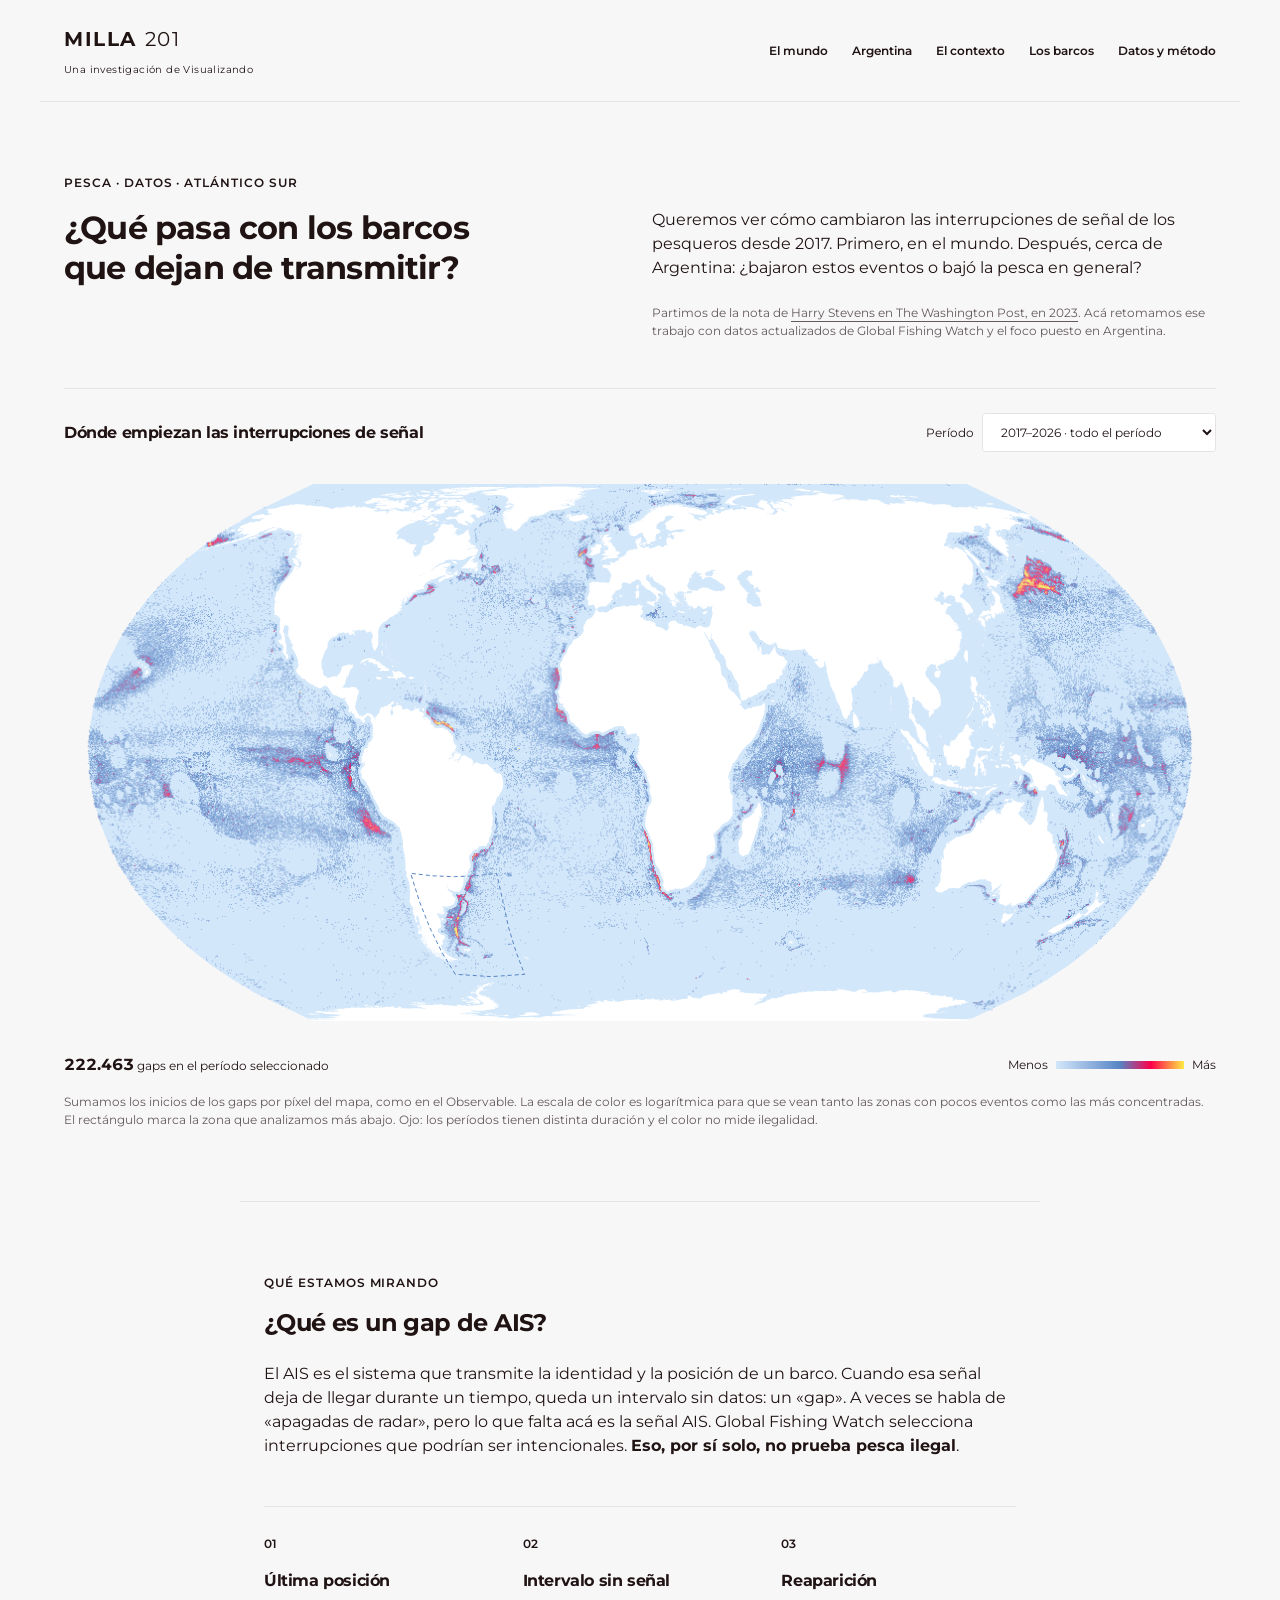
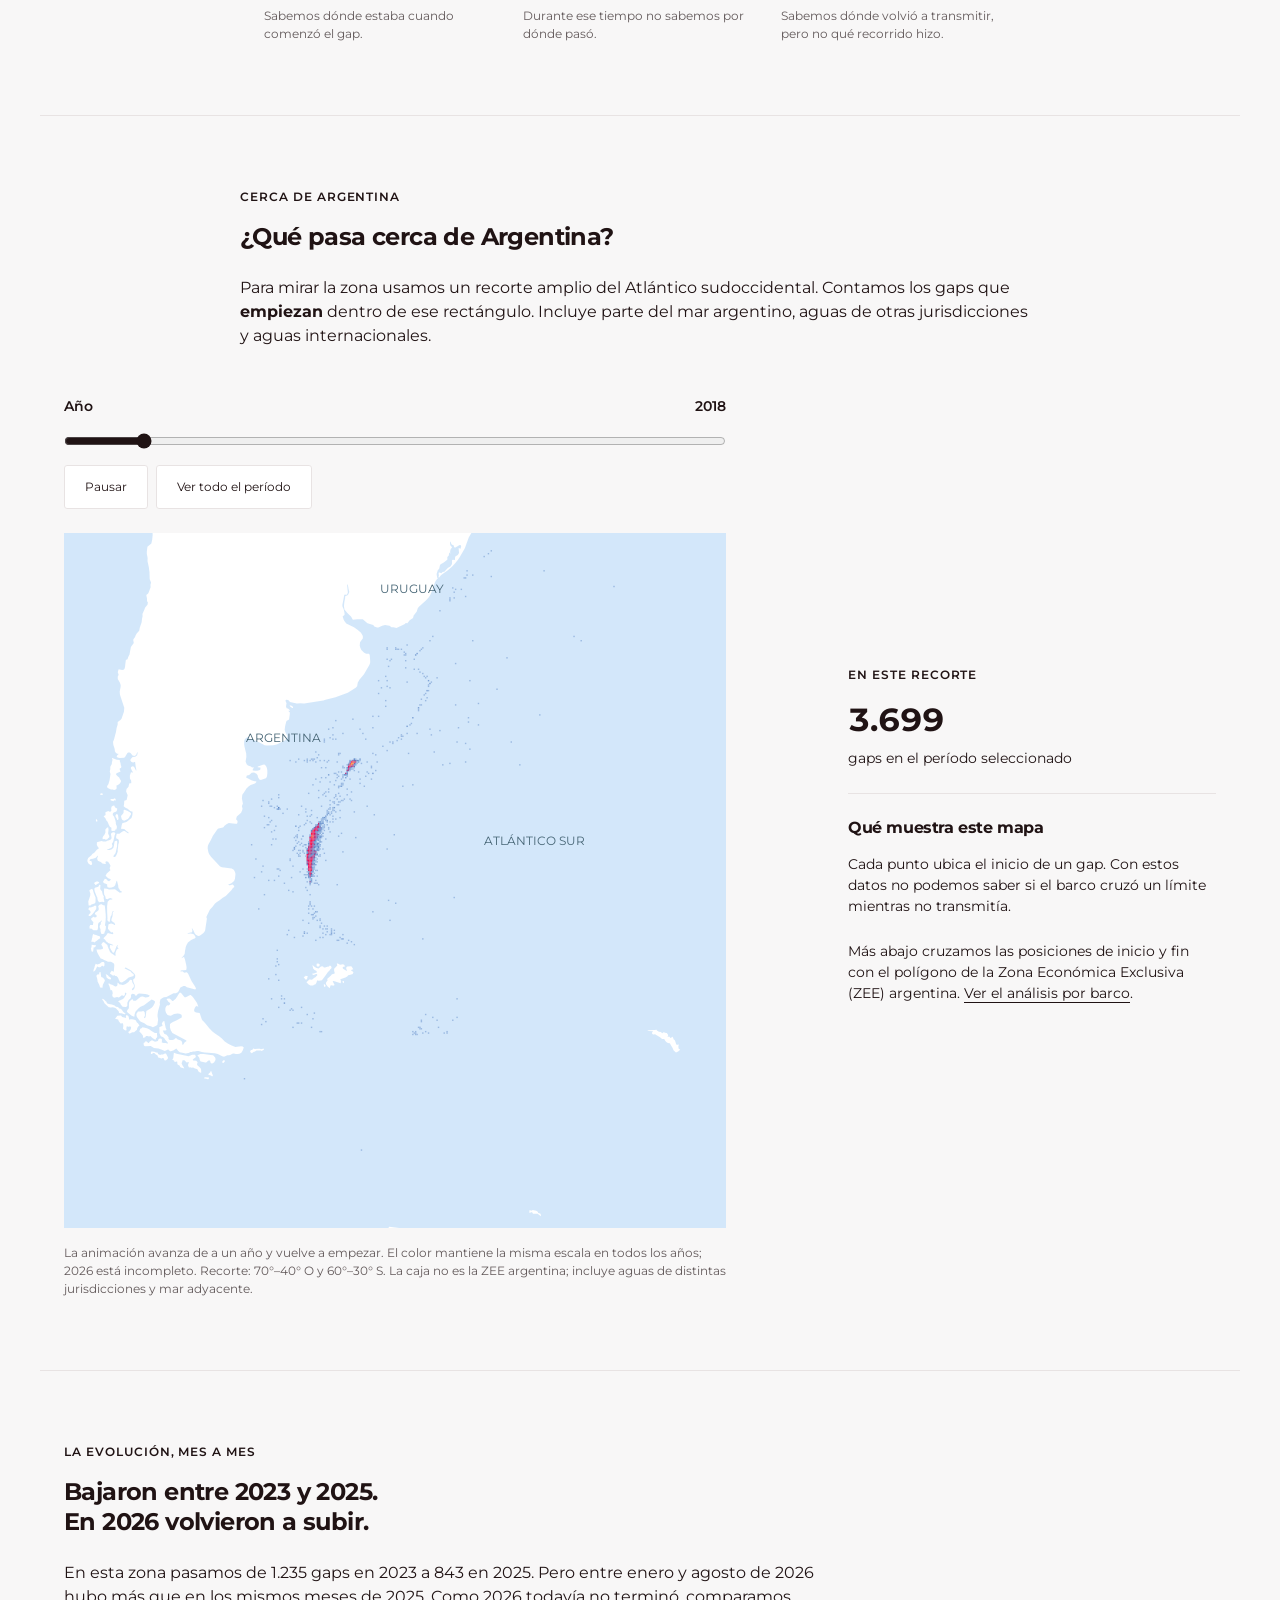
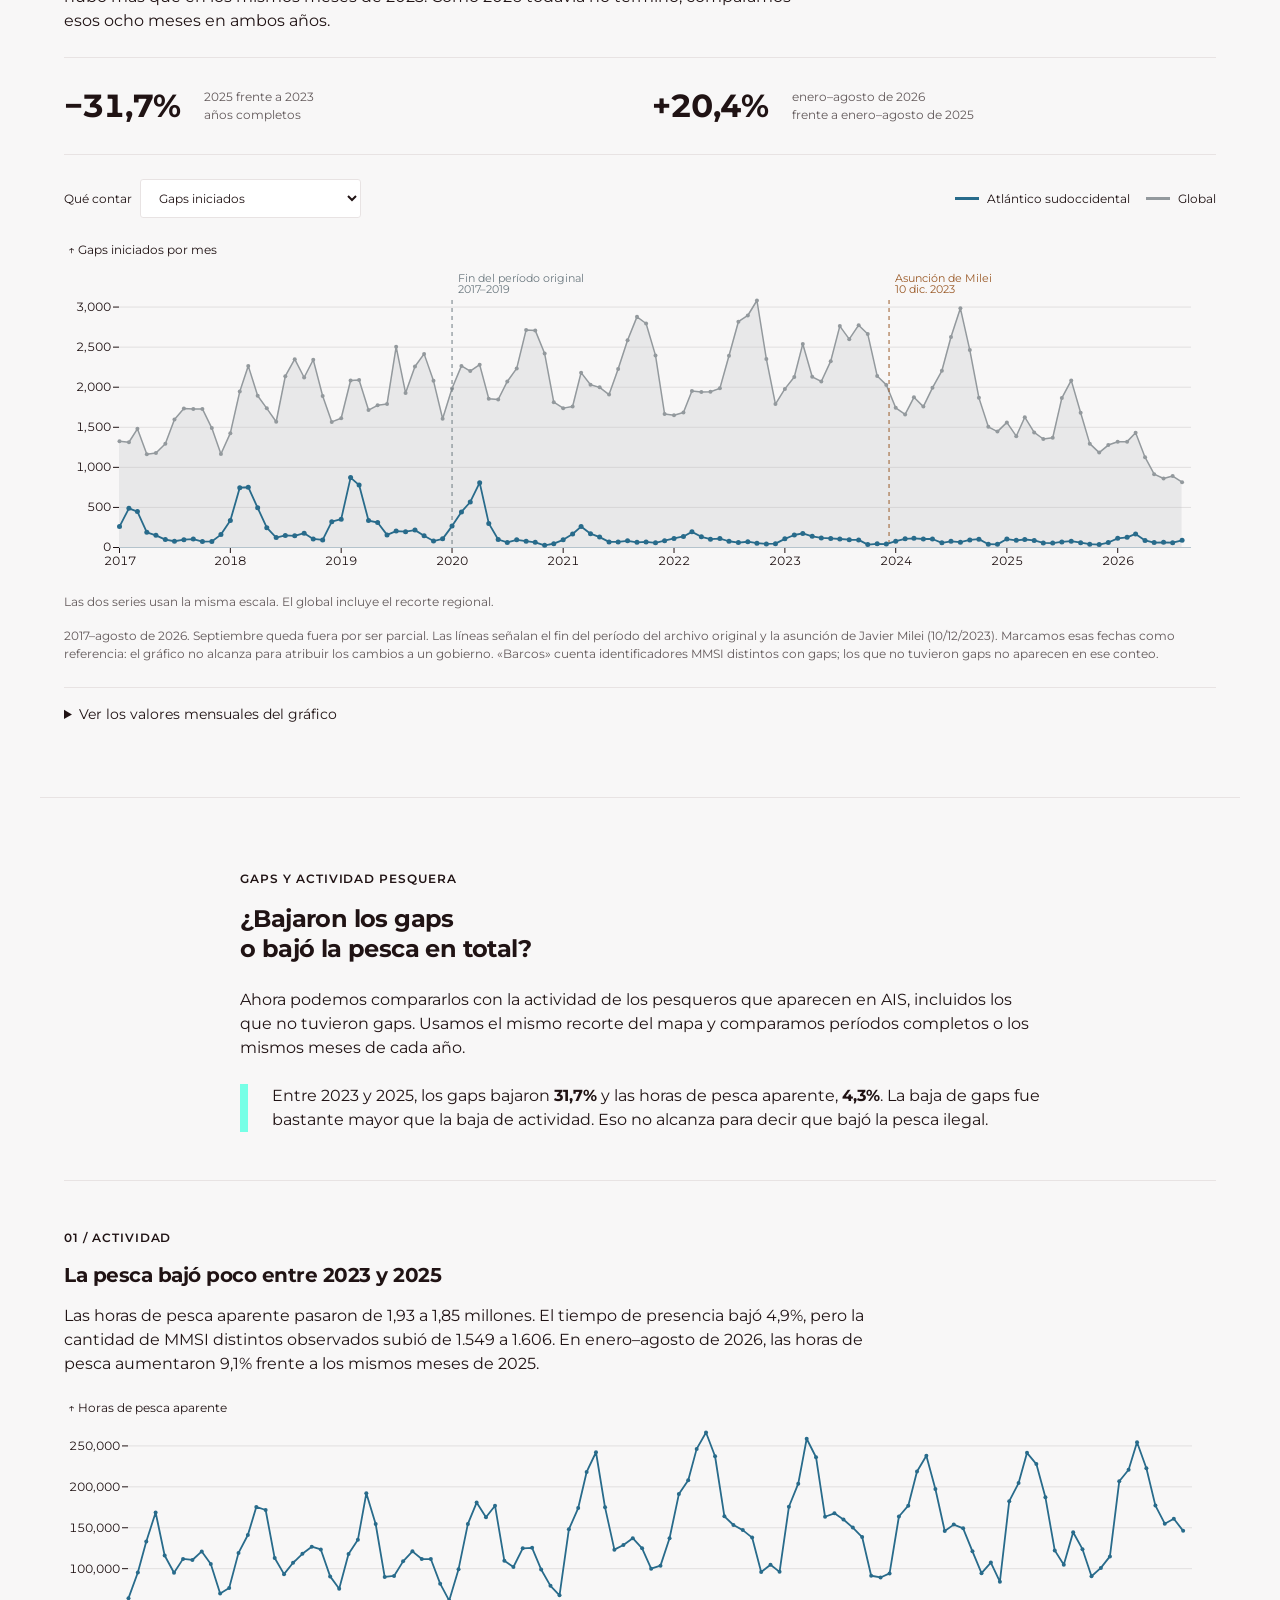
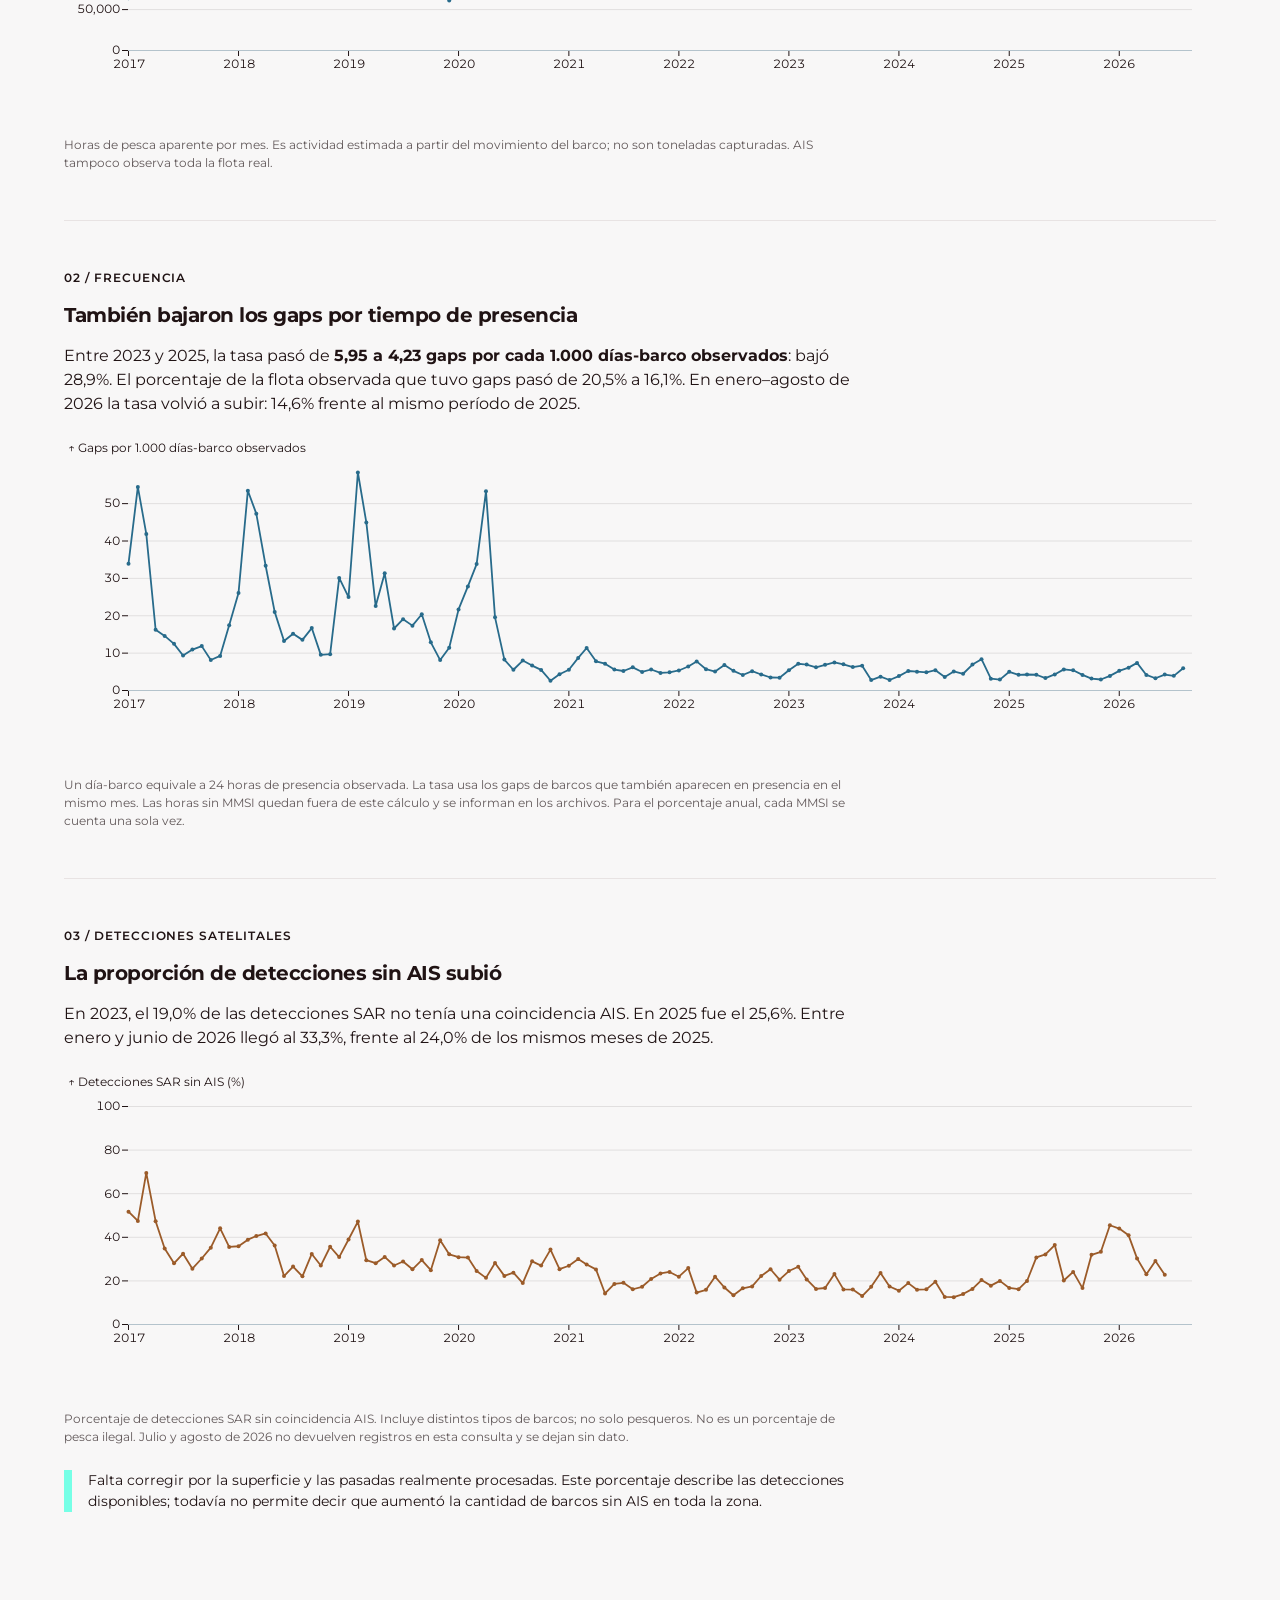
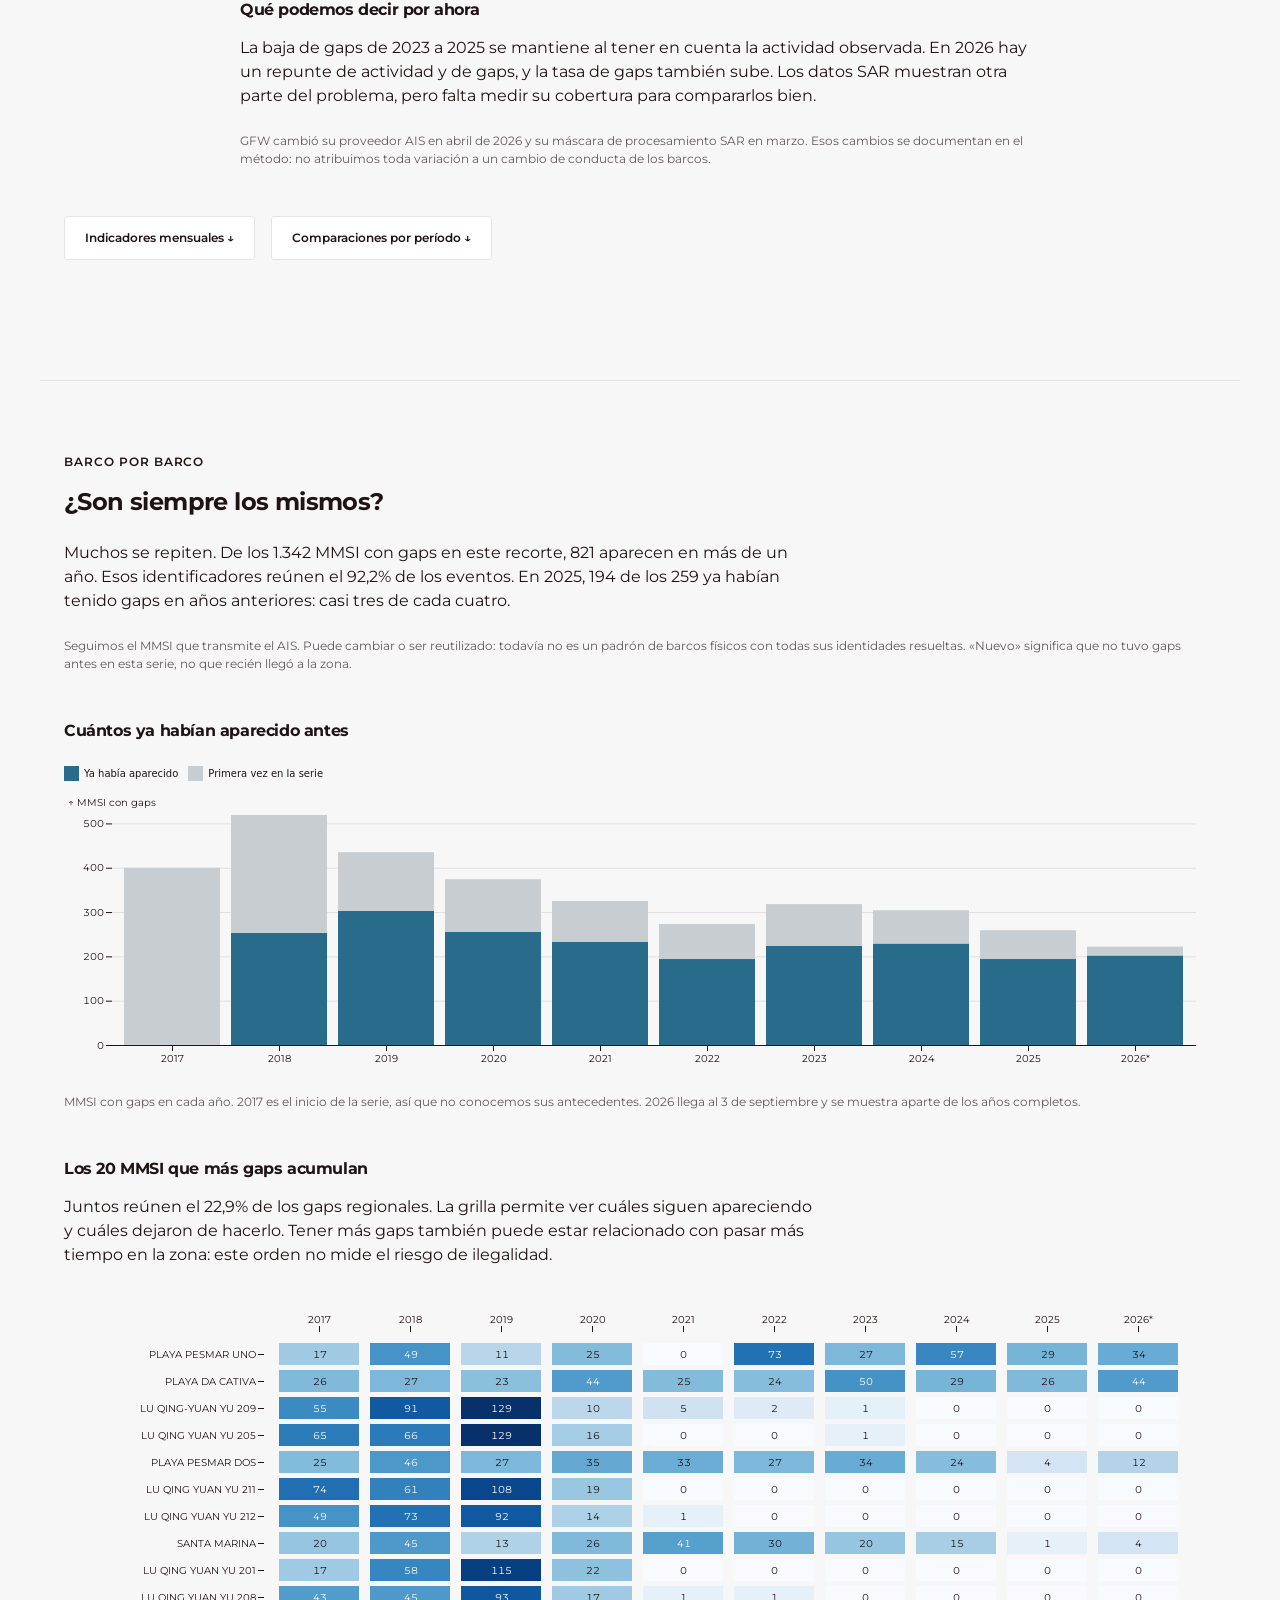
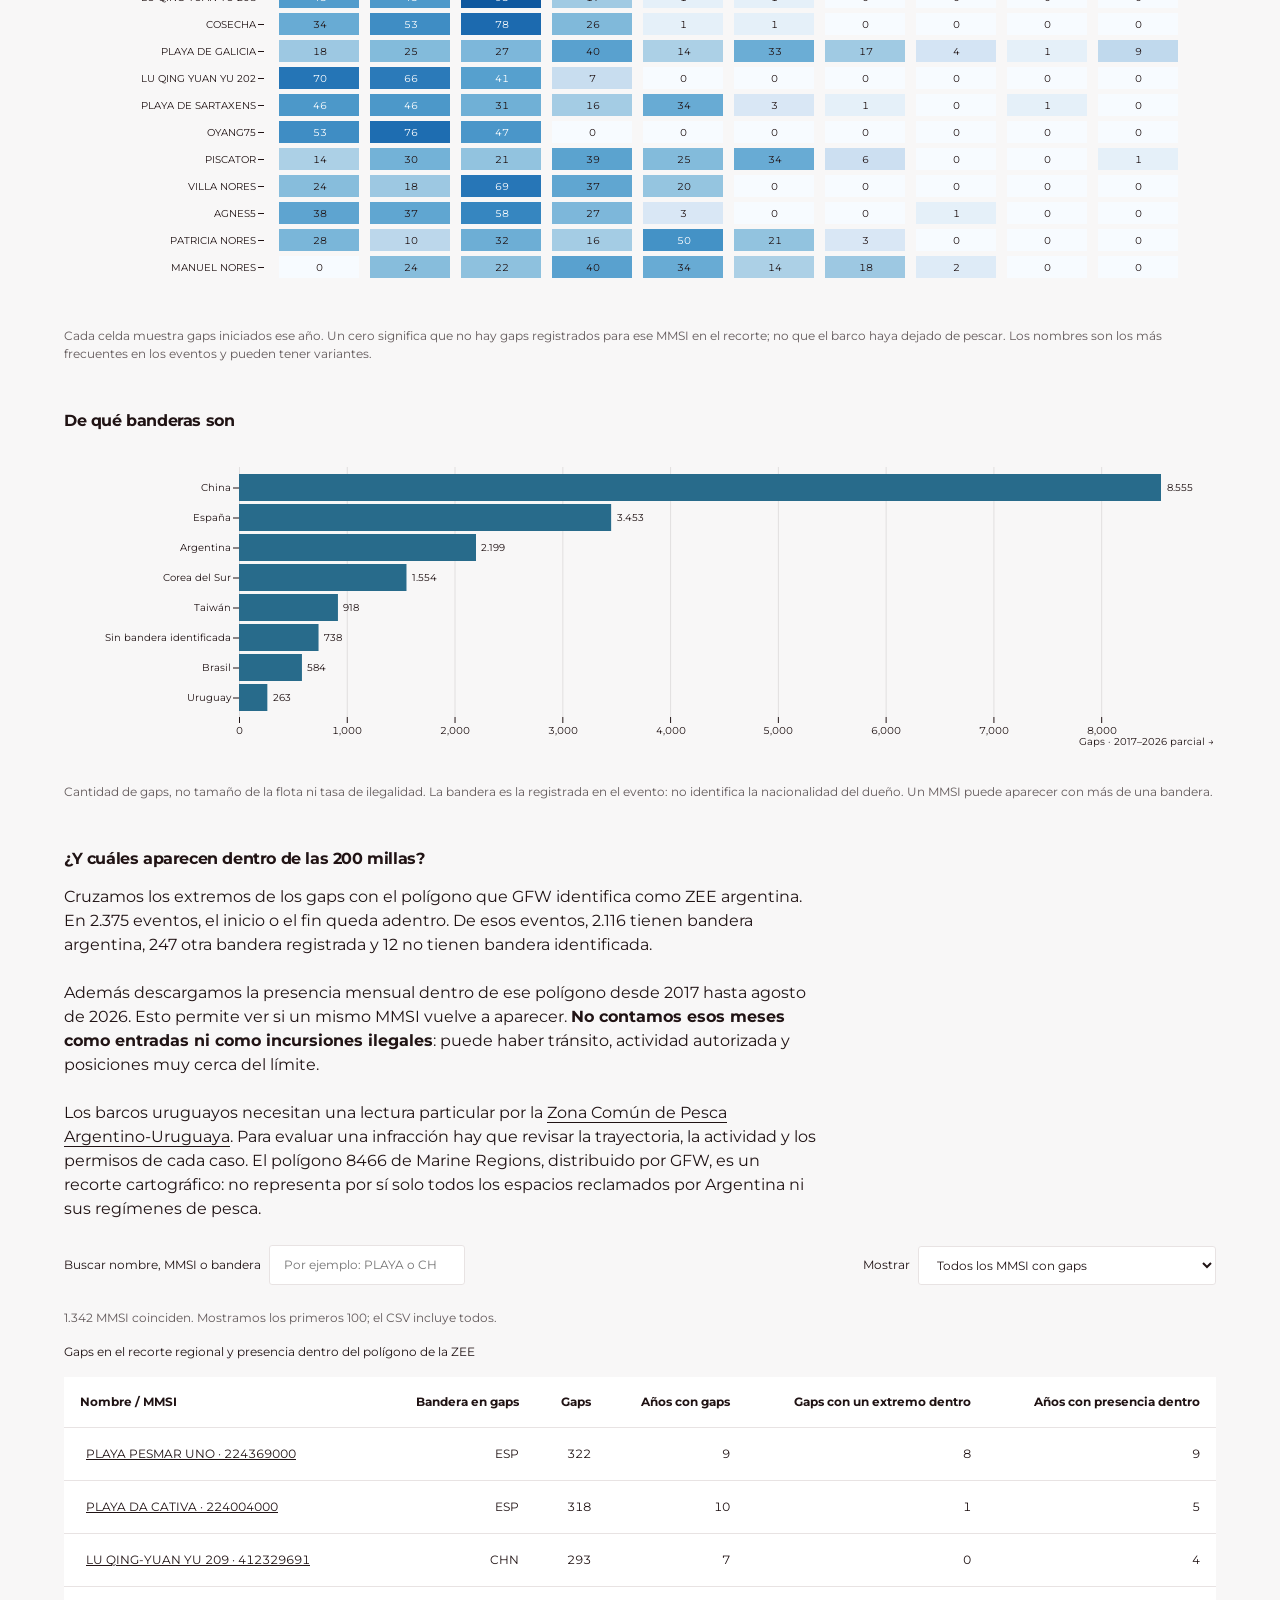
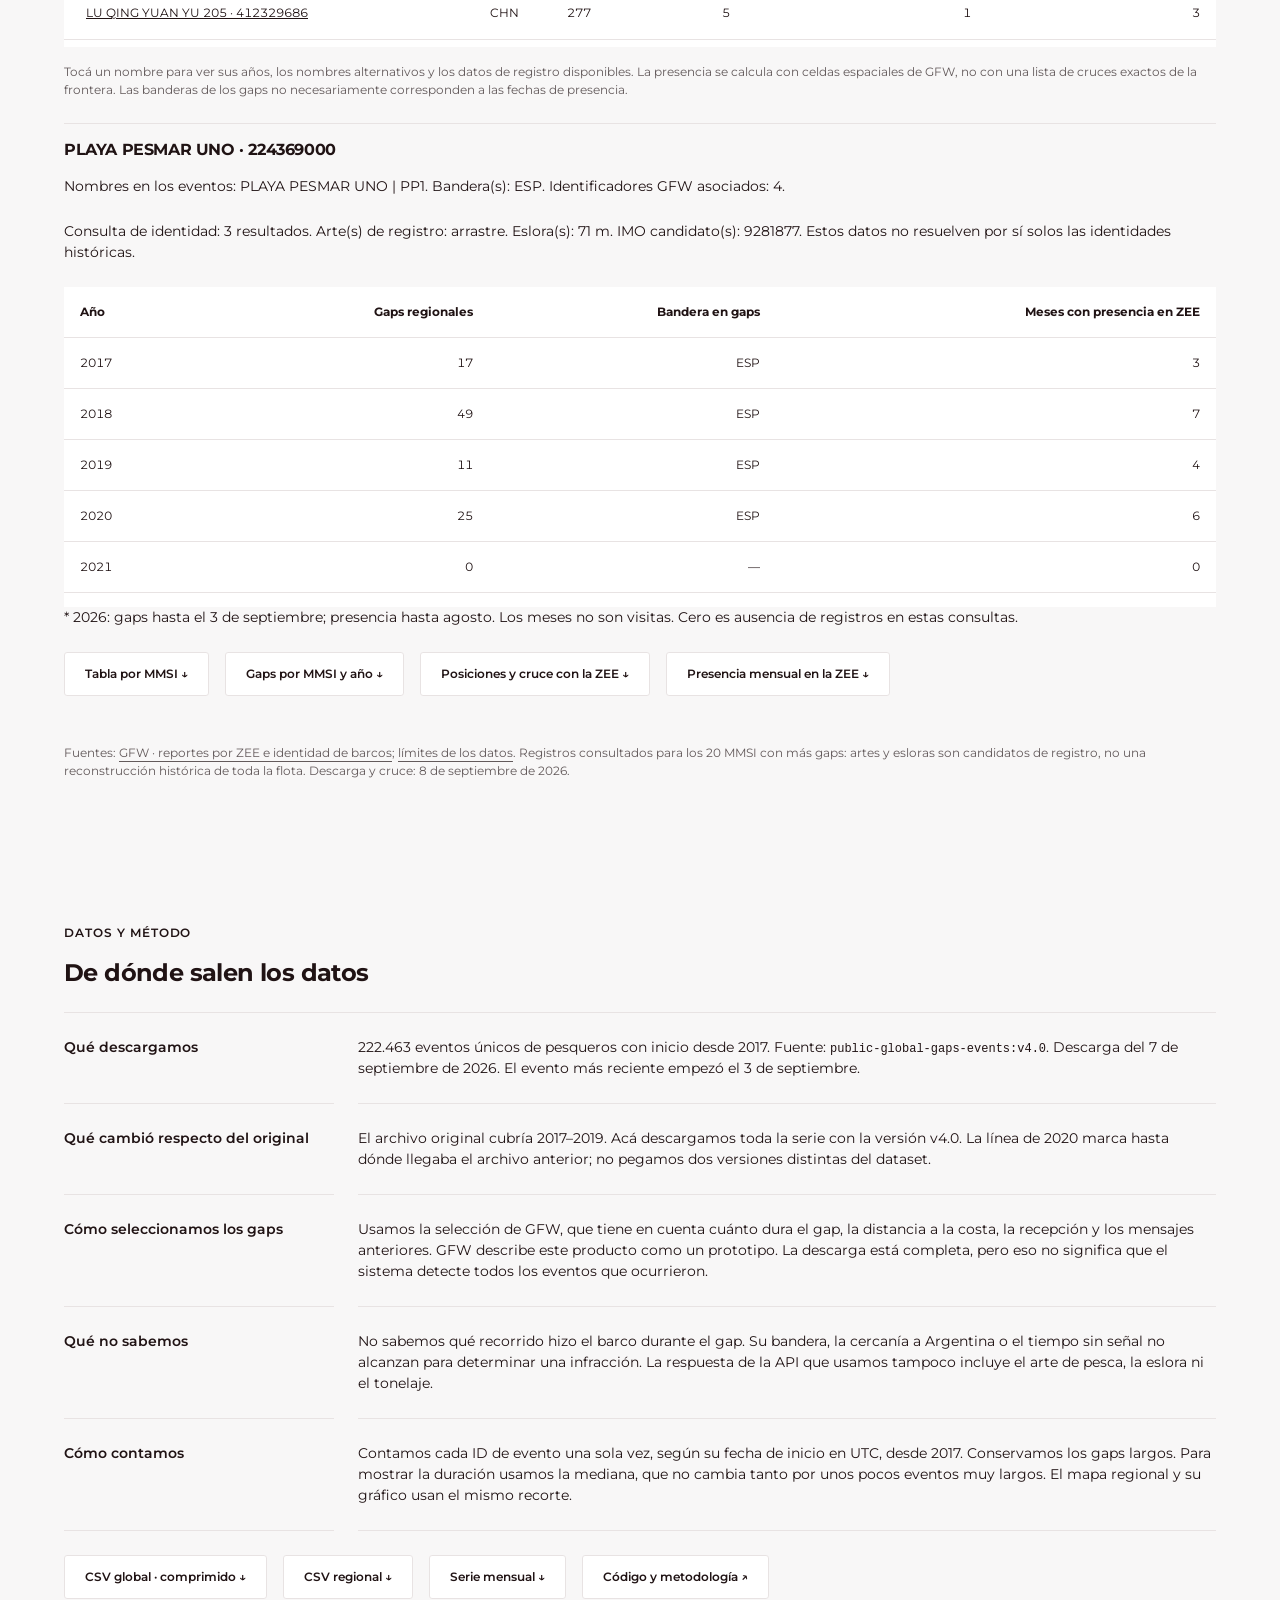
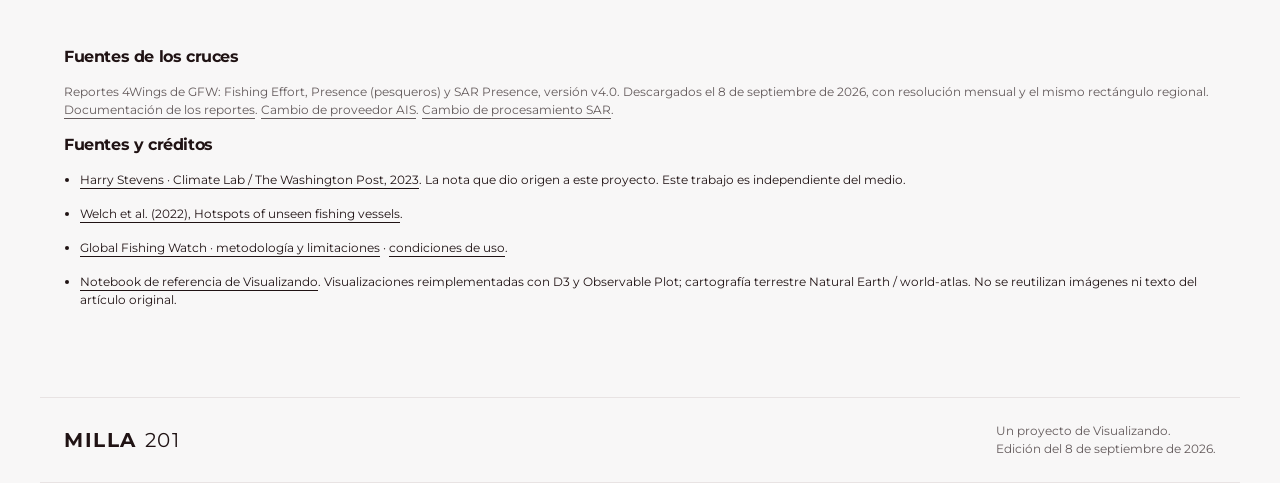
==== commit d94b9307: "Analyze recurring AIS gap vessels and Argentine EEZ presence" ====
--- a/docs/index.html
+++ b/docs/index.html
@@ -1,13 +1,13 @@
 <!doctype html>
 <html lang="es"><head><meta charset="utf-8"><meta name="viewport" content="width=device-width,initial-scale=1"><meta name="description" content="Datos sobre las interrupciones de señal AIS de los pesqueros, con foco en Argentina. Datos de Global Fishing Watch, 2017–2026."><meta name="theme-color" content="#F8F7F7"><title>Milla 201 — Pesca y gaps de AIS cerca de Argentina</title><link rel="stylesheet" href="css/style.css"><script defer src="vendor/d3.min.js"></script><script defer src="vendor/topojson-client.min.js"></script><script defer src="vendor/plot.umd.min.js"></script><script defer src="js/app.js"></script></head>
 <body><a class="skip" href="#argentina">Saltar al análisis de Argentina</a>
-<header><a class="brand" href="#">MILLA <b>201</b><span>Una investigación de Visualizando</span></a><nav aria-label="Secciones"><a href="#mundo">El mundo</a><a href="#argentina">Argentina</a><a href="#contexto">El contexto</a><a href="#metodo">Datos y método</a></nav></header>
+<header><a class="brand" href="#">MILLA <b>201</b><span>Una investigación de Visualizando</span></a><nav aria-label="Secciones"><a href="#mundo">El mundo</a><a href="#argentina">Argentina</a><a href="#contexto">El contexto</a><a href="#barcos">Los barcos</a><a href="#metodo">Datos y método</a></nav></header>
 <main>
 <section id="mundo" class="opening"><div class="intro"><p class="eyebrow">PESCA · DATOS · ATLÁNTICO SUR</p><h1>¿Qué pasa con los barcos<br>que dejan de transmitir?</h1><p class="deck">Queremos ver cómo cambiaron las interrupciones de señal de los pesqueros desde 2017. Primero, en el mundo. Después, cerca de Argentina: ¿bajaron estos eventos o bajó la pesca en general?</p><p class="origin">Partimos de la nota de <a href="https://www.washingtonpost.com/climate-environment/interactive/2023/map-illegal-fishing/">Harry Stevens en The Washington Post, en 2023</a>. Acá retomamos ese trabajo con datos actualizados de Global Fishing Watch y el foco puesto en Argentina.</p></div>
 <div class="map-top"><h2>Dónde empiezan las interrupciones de señal</h2><label>Período <select id="period"><option value="all">2017–2026 · todo el período</option><option value="2017-2019">2017–2019 · período original</option><option value="2020-2022">2020–2022</option><option value="2023-2025">2023–2025</option><option value="2026">2026 · hasta el 3 de septiembre</option></select></label></div>
 <div id="global-map" class="map global" role="img" aria-label="Mapa mundial de inicios de gaps AIS"><p class="loading">Cargando las posiciones…</p></div><div class="map-bottom"><p><strong id="global-count">—</strong> gaps en el período seleccionado</p><div class="legend"><span>Menos</span><i></i><span>Más</span></div></div><p class="figure-note">Sumamos los inicios de los gaps por píxel del mapa, como en el Observable. La escala de color es logarítmica para que se vean tanto las zonas con pocos eventos como las más concentradas. El rectángulo marca la zona que analizamos más abajo. Ojo: los períodos tienen distinta duración y el color no mide ilegalidad.</p></section>
 <section class="reading explainer"><p class="eyebrow">QUÉ ESTAMOS MIRANDO</p><h2>¿Qué es un gap de AIS?</h2><p>El AIS es el sistema que transmite la identidad y la posición de un barco. Cuando esa señal deja de llegar durante un tiempo, queda un intervalo sin datos: un «gap». A veces se habla de «apagadas de radar», pero lo que falta acá es la señal AIS. Global Fishing Watch selecciona interrupciones que podrían ser intencionales. <strong>Eso, por sí solo, no prueba pesca ilegal</strong>.</p><div class="sequence"><div><b>01</b><h3>Última posición</h3><p>Sabemos dónde estaba cuando comenzó el gap.</p></div><div><b>02</b><h3>Intervalo sin señal</h3><p>Durante ese tiempo no sabemos por dónde pasó.</p></div><div><b>03</b><h3>Reaparición</h3><p>Sabemos dónde volvió a transmitir, pero no qué recorrido hizo.</p></div></div></section>
-<section id="argentina" class="regional"><div class="reading"><p class="eyebrow">CERCA DE ARGENTINA</p><h2>¿Qué pasa cerca de Argentina?</h2><p>Para mirar la zona usamos un recorte amplio del Atlántico sudoccidental. Contamos los gaps que <strong>empiezan</strong> dentro de ese rectángulo. Incluye parte del mar argentino, aguas de otras jurisdicciones y aguas internacionales.</p></div><div class="region-layout"><div><div class="region-controls"><div class="region-control-heading"><label for="region-year">Año</label><output id="region-year-label" for="region-year">2017</output></div><input id="region-year" type="range" min="2017" max="2026" step="1" value="2017" aria-label="Año del mapa regional"><div class="region-control-buttons"><button id="region-play" type="button" aria-pressed="false">Reproducir</button><button id="region-all" type="button">Ver todo el período</button></div></div><div id="region-map" class="map" role="img" aria-label="Inicios de gaps en el Atlántico sudoccidental"></div><p class="figure-note">La animación avanza de a un año y vuelve a empezar. El color mantiene la misma escala en todos los años; 2026 está incompleto. Recorte: 70°–40° O y 60°–30° S. La caja no es la ZEE argentina; incluye aguas de distintas jurisdicciones y mar adyacente.</p></div><aside><p class="eyebrow">EN ESTE RECORTE</p><p class="big" id="region-count">—</p><p>gaps en el período seleccionado</p><hr><h3>Qué muestra este mapa</h3><p>Cada punto ubica el inicio de un gap. Con estos datos no podemos saber si el barco cruzó un límite mientras no transmitía.</p><p>Todavía falta separar los eventos dentro y fuera de la Zona Económica Exclusiva (ZEE) argentina. Este recorte no sirve para hacer esa distinción.</p></aside></div></section>
+<section id="argentina" class="regional"><div class="reading"><p class="eyebrow">CERCA DE ARGENTINA</p><h2>¿Qué pasa cerca de Argentina?</h2><p>Para mirar la zona usamos un recorte amplio del Atlántico sudoccidental. Contamos los gaps que <strong>empiezan</strong> dentro de ese rectángulo. Incluye parte del mar argentino, aguas de otras jurisdicciones y aguas internacionales.</p></div><div class="region-layout"><div><div class="region-controls"><div class="region-control-heading"><label for="region-year">Año</label><output id="region-year-label" for="region-year">2017</output></div><input id="region-year" type="range" min="2017" max="2026" step="1" value="2017" aria-label="Año del mapa regional"><div class="region-control-buttons"><button id="region-play" type="button" aria-pressed="false">Reproducir</button><button id="region-all" type="button">Ver todo el período</button></div></div><div id="region-map" class="map" role="img" aria-label="Inicios de gaps en el Atlántico sudoccidental"></div><p class="figure-note">La animación avanza de a un año y vuelve a empezar. El color mantiene la misma escala en todos los años; 2026 está incompleto. Recorte: 70°–40° O y 60°–30° S. La caja no es la ZEE argentina; incluye aguas de distintas jurisdicciones y mar adyacente.</p></div><aside><p class="eyebrow">EN ESTE RECORTE</p><p class="big" id="region-count">—</p><p>gaps en el período seleccionado</p><hr><h3>Qué muestra este mapa</h3><p>Cada punto ubica el inicio de un gap. Con estos datos no podemos saber si el barco cruzó un límite mientras no transmitía.</p><p>Más abajo cruzamos las posiciones de inicio y fin con el polígono de la Zona Económica Exclusiva (ZEE) argentina. <a href="#barcos">Ver el análisis por barco</a>.</p></aside></div></section>
 <section class="reading wide"><p class="eyebrow">LA EVOLUCIÓN, MES A MES</p><h2>Bajaron entre 2023 y 2025.<br>En 2026 volvieron a subir.</h2><p>En esta zona pasamos de 1.235 gaps en 2023 a 843 en 2025. Pero entre enero y agosto de 2026 hubo más que en los mismos meses de 2025. Como 2026 todavía no terminó, comparamos esos ocho meses en ambos años.</p><div class="stat-row"><div><strong>−31,7%</strong><span>2025 frente a 2023<br>años completos</span></div><div><strong>+20,4%</strong><span>enero–agosto de 2026<br>frente a enero–agosto de 2025</span></div></div>
 <div class="chart-toolbar"><label>Qué contar <select id="metric"><option value="events">Gaps iniciados</option><option value="vessels">Barcos con al menos un gap</option><option value="medianHours">Duración mediana del gap</option></select></label><div class="timeline-legend" aria-label="Series del gráfico"><span><i class="regional-key"></i>Atlántico sudoccidental</span><span><i class="global-key"></i><span id="global-series-label">Global</span></span></div></div><div id="timeline" class="chart" aria-live="polite"></div><p id="scale-note" class="figure-note"></p><p class="figure-note">2017–agosto de 2026. Septiembre queda fuera por ser parcial. Las líneas señalan el fin del período del archivo original y la asunción de Javier Milei (10/12/2023). Marcamos esas fechas como referencia: el gráfico no alcanza para atribuir los cambios a un gobierno. «Barcos» cuenta identificadores MMSI distintos con gaps; los que no tuvieron gaps no aparecen en ese conteo.</p><details><summary>Ver los valores mensuales del gráfico</summary><div class="table-wrap"><table id="monthly-table"><caption>Atlántico sudoccidental · datos mensuales</caption><thead><tr><th>Mes</th><th>Gaps</th><th>Barcos con gaps</th><th>Mediana (horas)</th></tr></thead><tbody></tbody></table></div></details></section>
 <section id="contexto" class="context"><div class="reading"><p class="eyebrow">GAPS Y ACTIVIDAD PESQUERA</p><h2>¿Bajaron los gaps<br>o bajó la pesca en total?</h2><p>Ahora podemos compararlos con la actividad de los pesqueros que aparecen en AIS, incluidos los que no tuvieron gaps. Usamos el mismo recorte del mapa y comparamos períodos completos o los mismos meses de cada año.</p><p class="callout">Entre 2023 y 2025, los gaps bajaron <strong>31,7%</strong> y las horas de pesca aparente, <strong>4,3%</strong>. La baja de gaps fue bastante mayor que la baja de actividad. Eso no alcanza para decir que bajó la pesca ilegal.</p></div>
@@ -16,8 +16,18 @@
 <article class="context-result"><p class="eyebrow">03 / DETECCIONES SATELITALES</p><h3>La proporción de detecciones sin AIS subió</h3><p>En 2023, el 19,0% de las detecciones SAR no tenía una coincidencia AIS. En 2025 fue el 25,6%. Entre enero y junio de 2026 llegó al 33,3%, frente al 24,0% de los mismos meses de 2025.</p><div id="sar-chart" class="chart"></div><p class="figure-note">Porcentaje de detecciones SAR sin coincidencia AIS. Incluye distintos tipos de barcos; no solo pesqueros. No es un porcentaje de pesca ilegal. Julio y agosto de 2026 no devuelven registros en esta consulta y se dejan sin dato.</p><p class="coverage-note">Falta corregir por la superficie y las pasadas realmente procesadas. Este porcentaje describe las detecciones disponibles; todavía no permite decir que aumentó la cantidad de barcos sin AIS en toda la zona.</p></article>
 <div class="reading"><h3>Qué podemos decir por ahora</h3><p>La baja de gaps de 2023 a 2025 se mantiene al tener en cuenta la actividad observada. En 2026 hay un repunte de actividad y de gaps, y la tasa de gaps también sube. Los datos SAR muestran otra parte del problema, pero falta medir su cobertura para compararlos bien.</p><p class="figure-note">GFW cambió su proveedor AIS en abril de 2026 y su máscara de procesamiento SAR en marzo. Esos cambios se documentan en el método: no atribuimos toda variación a un cambio de conducta de los barcos.</p></div>
 <div class="downloads"><a href="data/context-monthly.csv" download>Indicadores mensuales ↓</a><a href="data/context-periods.csv" download>Comparaciones por período ↓</a></div></section>
+<section id="barcos" class="reading wide fleet"><p class="eyebrow">BARCO POR BARCO</p><h2>¿Son siempre los mismos?</h2><p>Muchos se repiten. De los 1.342 MMSI con gaps en este recorte, 821 aparecen en más de un año. Esos identificadores reúnen el 92,2% de los eventos. En 2025, 194 de los 259 ya habían tenido gaps en años anteriores: casi tres de cada cuatro.</p><p class="figure-note">Seguimos el MMSI que transmite el AIS. Puede cambiar o ser reutilizado: todavía no es un padrón de barcos físicos con todas sus identidades resueltas. «Nuevo» significa que no tuvo gaps antes en esta serie, no que recién llegó a la zona.</p>
+<h3>Cuántos ya habían aparecido antes</h3><div id="fleet-returning" class="chart"></div><p class="figure-note">MMSI con gaps en cada año. 2017 es el inicio de la serie, así que no conocemos sus antecedentes. 2026 llega al 3 de septiembre y se muestra aparte de los años completos.</p>
+<h3>Los 20 MMSI que más gaps acumulan</h3><p>Juntos reúnen el 22,9% de los gaps regionales. La grilla permite ver cuáles siguen apareciendo y cuáles dejaron de hacerlo. Tener más gaps también puede estar relacionado con pasar más tiempo en la zona: este orden no mide el riesgo de ilegalidad.</p><div id="fleet-heatmap" class="fleet-scroll"></div><p class="figure-note">Cada celda muestra gaps iniciados ese año. Un cero significa que no hay gaps registrados para ese MMSI en el recorte; no que el barco haya dejado de pescar. Los nombres son los más frecuentes en los eventos y pueden tener variantes.</p>
+<h3>De qué banderas son</h3><div id="fleet-flags" class="chart"></div><p class="figure-note">Cantidad de gaps, no tamaño de la flota ni tasa de ilegalidad. La bandera es la registrada en el evento: no identifica la nacionalidad del dueño. Un MMSI puede aparecer con más de una bandera.</p>
+<h3>¿Y cuáles aparecen dentro de las 200 millas?</h3><p>Cruzamos los extremos de los gaps con el polígono que GFW identifica como ZEE argentina. En 2.375 eventos, el inicio o el fin queda adentro. De esos eventos, 2.116 tienen bandera argentina, 247 otra bandera registrada y 12 no tienen bandera identificada.</p><p>Además descargamos la presencia mensual dentro de ese polígono desde 2017 hasta agosto de 2026. Esto permite ver si un mismo MMSI vuelve a aparecer. <strong>No contamos esos meses como entradas ni como incursiones ilegales</strong>: puede haber tránsito, actividad autorizada y posiciones muy cerca del límite.</p><p>Los barcos uruguayos necesitan una lectura particular por la <a href="https://ctmfm.org/estadistica-pesquera/">Zona Común de Pesca Argentino-Uruguaya</a>. Para evaluar una infracción hay que revisar la trayectoria, la actividad y los permisos de cada caso. El polígono 8466 de Marine Regions, distribuido por GFW, es un recorte cartográfico: no representa por sí solo todos los espacios reclamados por Argentina ni sus regímenes de pesca.</p>
+<div class="chart-toolbar"><label for="fleet-search">Buscar nombre, MMSI o bandera <input id="fleet-search" type="search" placeholder="Por ejemplo: PLAYA o CHN"></label><label for="fleet-filter">Mostrar <select id="fleet-filter"><option value="all">Todos los MMSI con gaps</option><option value="repeat">Con gaps en varios años</option><option value="inside">Con inicio o fin de gap dentro de la ZEE</option><option value="foreign">Otras banderas · presencia en varios años</option></select></label></div><p id="fleet-table-count" class="figure-note" aria-live="polite"></p>
+<div class="table-wrap"><table id="fleet-table"><caption>Gaps en el recorte regional y presencia dentro del polígono de la ZEE</caption><thead><tr><th>Nombre / MMSI</th><th>Bandera en gaps</th><th>Gaps</th><th>Años con gaps</th><th>Gaps con un extremo dentro</th><th>Años con presencia dentro</th></tr></thead><tbody></tbody></table></div>
+<p class="figure-note">Tocá un nombre para ver sus años, los nombres alternativos y los datos de registro disponibles. La presencia se calcula con celdas espaciales de GFW, no con una lista de cruces exactos de la frontera. Las banderas de los gaps no necesariamente corresponden a las fechas de presencia.</p><div id="fleet-detail" aria-live="polite"></div>
+<div class="downloads"><a href="data/fleet-vessels.csv" download>Tabla por MMSI ↓</a><a href="data/fleet-annual.csv" download>Gaps por MMSI y año ↓</a><a href="data/fleet-gap-endpoints.csv" download>Posiciones y cruce con la ZEE ↓</a><a href="data/eez-presence-monthly.csv" download>Presencia mensual en la ZEE ↓</a></div>
+<p class="figure-note">Fuentes: <a href="https://globalfishingwatch.org/our-apis/documentation/docs/api-workflows/monitoring-trawlers-in-an-eez">GFW · reportes por ZEE e identidad de barcos</a>; <a href="https://api-doc.globalfishingwatch.org/our-apis/documentation/docs/v3/general-api-doc/data-caveats">límites de los datos</a>. Registros consultados para los 20 MMSI con más gaps: artes y esloras son candidatos de registro, no una reconstrucción histórica de toda la flota. Descarga y cruce: 8 de septiembre de 2026.</p><p id="fleet-error" hidden role="alert"></p><script defer src="js/fleet.js"></script></section>
 <section id="metodo" class="reading wide methodology"><p class="eyebrow">DATOS Y MÉTODO</p><h2>De dónde salen los datos</h2><dl><dt>Qué descargamos</dt><dd>222.463 eventos únicos de pesqueros con inicio desde 2017. Fuente: <code>public-global-gaps-events:v4.0</code>. Descarga del 7 de septiembre de 2026. El evento más reciente empezó el 3 de septiembre.</dd><dt>Qué cambió respecto del original</dt><dd>El archivo original cubría 2017–2019. Acá descargamos toda la serie con la versión v4.0. La línea de 2020 marca hasta dónde llegaba el archivo anterior; no pegamos dos versiones distintas del dataset.</dd><dt>Cómo seleccionamos los gaps</dt><dd>Usamos la selección de GFW, que tiene en cuenta cuánto dura el gap, la distancia a la costa, la recepción y los mensajes anteriores. GFW describe este producto como un prototipo. La descarga está completa, pero eso no significa que el sistema detecte todos los eventos que ocurrieron.</dd><dt>Qué no sabemos</dt><dd>No sabemos qué recorrido hizo el barco durante el gap. Su bandera, la cercanía a Argentina o el tiempo sin señal no alcanzan para determinar una infracción. La respuesta de la API que usamos tampoco incluye el arte de pesca, la eslora ni el tonelaje.</dd><dt>Cómo contamos</dt><dd>Contamos cada ID de evento una sola vez, según su fecha de inicio en UTC, desde 2017. Conservamos los gaps largos. Para mostrar la duración usamos la mediana, que no cambia tanto por unos pocos eventos muy largos. El mapa regional y su gráfico usan el mismo recorte.</dd></dl>
 <div class="downloads"><a href="data/ais_disabling_events_2017_2026.csv.gz" download>CSV global · comprimido ↓</a><a href="data/ais_disabling_events_atlantico.csv" download>CSV regional ↓</a><a href="data/monthly.csv" download>Serie mensual ↓</a><a href="https://github.com/visualizando/milla201">Código y metodología ↗</a></div>
 <h3>Fuentes de los cruces</h3><p class="figure-note">Reportes 4Wings de GFW: Fishing Effort, Presence (pesqueros) y SAR Presence, versión v4.0. Descargados el 8 de septiembre de 2026, con resolución mensual y el mismo rectángulo regional. <a href="https://globalfishingwatch.org/our-apis/documentation/docs/v3/4wings/report">Documentación de los reportes</a>. <a href="https://globalfishingwatch.org/platform-update/data-vendor-transition/">Cambio de proveedor AIS</a>. <a href="https://globalfishingwatch.org/platform-update/update-in-our-synthetic-aperture-radar-sar-data-pipeline/">Cambio de procesamiento SAR</a>.</p><h3>Fuentes y créditos</h3><ul class="sources"><li><a href="https://www.washingtonpost.com/climate-environment/interactive/2023/map-illegal-fishing/">Harry Stevens · Climate Lab / The Washington Post, 2023</a>. La nota que dio origen a este proyecto. Este trabajo es independiente del medio.</li><li><a href="https://github.com/GlobalFishingWatch/AIS-disabling-high-seas">Welch et al. (2022), Hotspots of unseen fishing vessels</a>.</li><li><a href="https://globalfishingwatch.org/our-apis/documentation/docs/v3/general-api-doc/data-caveats">Global Fishing Watch · metodología y limitaciones</a> · <a href="https://globalfishingwatch.org/our-apis/documentation/docs/license-rate-limits">condiciones de uso</a>.</li><li><a href="https://old.observablehq.com/@rusosnith/pesca-ilegal">Notebook de referencia de Visualizando</a>. Visualizaciones reimplementadas con D3 y Observable Plot; cartografía terrestre Natural Earth / world-atlas. No se reutilizan imágenes ni texto del artículo original.</li></ul></section>
-</main><footer><a class="brand" href="#">MILLA <b>201</b></a><p>Un proyecto de Visualizando.<br>Edición del 7 de septiembre de 2026.</p></footer><div id="error" hidden role="alert"></div>
+</main><footer><a class="brand" href="#">MILLA <b>201</b></a><p>Un proyecto de Visualizando.<br>Edición del 8 de septiembre de 2026.</p></footer><div id="error" hidden role="alert"></div>
 </body></html>
--- a/docs/css/style.css
+++ b/docs/css/style.css
@@ -16,3 +16,4 @@
 .region-controls{margin-bottom:var(--space-lg)}.region-control-heading{display:flex;justify-content:space-between;gap:var(--space-md);font-size:.875rem;font-weight:600}.region-controls input[type=range]{width:100%;margin:var(--space-md) 0;cursor:pointer}.region-control-buttons{display:flex;gap:var(--space-sm);flex-wrap:wrap}.region-control-buttons button{background:var(--color-surface);color:var(--color-primary);border:1px solid var(--color-border);border-radius:var(--radius-sm);padding:12px 20px;cursor:pointer;font-size:.75rem}.region-control-buttons button:hover{border-color:var(--color-primary)}
 
 .context-result{border-top:1px solid var(--color-border);padding:calc(var(--space-lg)*2) 0}.context-result>p{max-width:800px}.context-result h3{font-size:1.25rem}.coverage-note{border-left:var(--space-sm) solid var(--color-secondary);padding-left:var(--space-md);margin-top:var(--space-lg);font-size:.875rem}
+.fleet>h3{margin-top:calc(var(--space-lg)*2)}.fleet-scroll{overflow-x:auto}.fleet-scroll figure{margin:0}.fleet input{padding:10px 14px;border:1px solid var(--color-border);border-radius:var(--radius-sm);background:var(--color-surface);color:var(--color-primary);font:inherit}.fleet td button{background:none;border:0;color:var(--color-primary);font:inherit;text-decoration:underline;text-align:left;cursor:pointer}.fleet button:focus-visible,.fleet input:focus-visible{outline:2px solid var(--color-primary);outline-offset:3px}#fleet-detail{margin-top:var(--space-lg);border-top:1px solid var(--color-border);font-size:.875rem}
